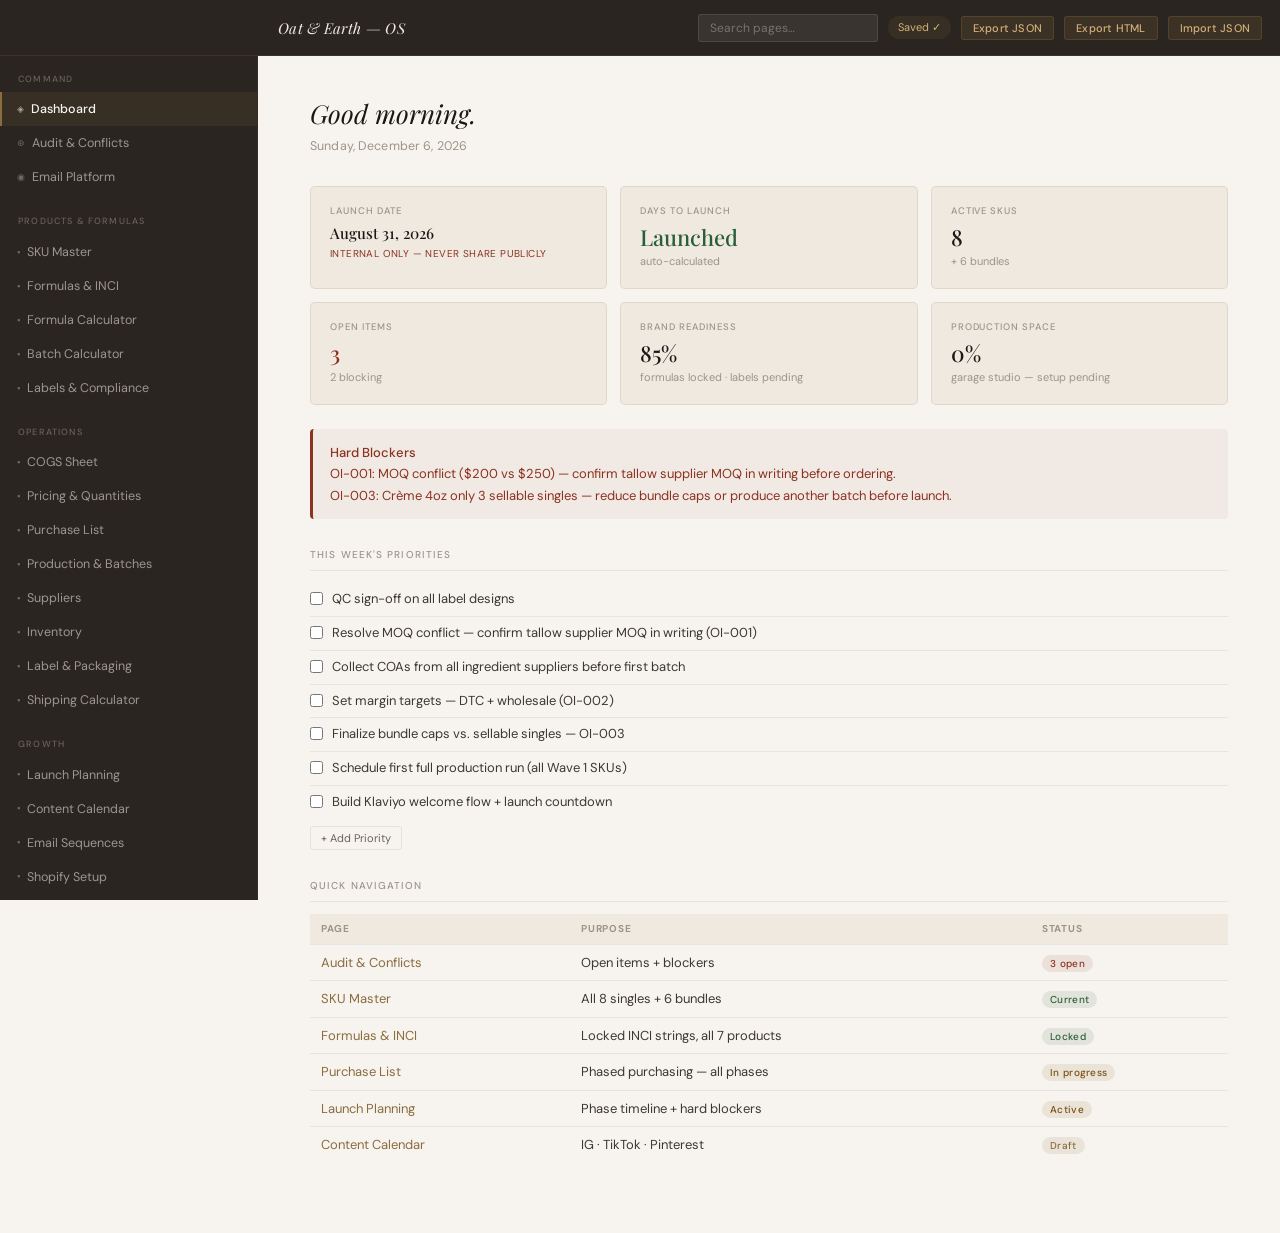
==== oat_earth_os_part1_1.html @ 882fde34 "Add files via upload" ====
<!DOCTYPE html>
<html lang="en">
<head>
<meta charset="UTF-8">
<meta name="viewport" content="width=device-width, initial-scale=1.0">
<title>Oat &amp; Earth — Operating System</title>
<link href="https://fonts.googleapis.com/css2?family=Playfair+Display:ital,wght@0,400;0,500;0,600;1,400;1,500&family=DM+Sans:ital,wght@0,300;0,400;0,500;1,400&display=swap" rel="stylesheet">
<style>
/* ── TOKENS ── */
:root {
  --cream:   #F7F4EF;
  --cream2:  #EFE9E0;
  --cream3:  #E5DDD0;
  --ink:     #1a1714;
  --ink2:    #3d3830;
  --ink3:    #6b6358;
  --ink4:    #9e9488;
  --gold:    #8a6c3e;
  --gold2:   #b8924f;
  --gold3:   #d4b07a;
  --olive:   #6b7c5a;
  --sage:    #8a9e7a;
  --charcoal:#2a2520;
  --red:     #8c3220;
  --amber:   #7a5010;
  --green:   #2a5e38;
  --sidebar: 258px;
  --hdr:     56px;
  --border:  rgba(138,108,62,.14);
  --border2: rgba(26,23,20,.07);
}

/* ── RESET ── */
*{box-sizing:border-box;margin:0;padding:0}
body{background:var(--cream);color:var(--ink2);font-family:'DM Sans',sans-serif;font-size:14px;line-height:1.6;min-height:100vh}
a{color:var(--gold);text-decoration:none}
button{font-family:'DM Sans',sans-serif;cursor:pointer}

/* ── CONTENTEDITABLE ── */
[contenteditable]{outline:none;border-radius:2px;transition:background .15s,box-shadow .15s;cursor:text}
[contenteditable]:hover{background:rgba(138,108,62,.07)}
[contenteditable]:focus{background:rgba(138,108,62,.11);box-shadow:0 0 0 1.5px rgba(138,108,62,.32)}

/* ── HEADER ── */
#hdr {
  position:fixed;top:0;left:0;right:0;height:var(--hdr);
  background:var(--charcoal);
  display:flex;align-items:center;
  padding:0 18px 0 calc(var(--sidebar) + 20px);
  gap:10px;z-index:200;
  border-bottom:1px solid rgba(138,108,62,.18);
}
#hdr-brand{font-family:'Playfair Display',serif;font-style:italic;font-size:15px;color:var(--cream2);letter-spacing:.02em;flex:1;white-space:nowrap}
#hdr-search{background:rgba(255,255,255,.07);border:1px solid rgba(255,255,255,.1);border-radius:3px;padding:5px 11px;color:var(--cream2);font-size:12px;width:180px;outline:none;font-family:'DM Sans',sans-serif}
#hdr-search::placeholder{color:rgba(239,233,224,.35)}
#hdr-search:focus{border-color:rgba(138,108,62,.5);background:rgba(255,255,255,.1)}
.hdr-btn{background:rgba(138,108,62,.18);border:1px solid rgba(138,108,62,.32);color:var(--gold3);padding:4px 11px;border-radius:3px;font-size:11px;font-weight:500;letter-spacing:.02em;transition:background .15s;white-space:nowrap}
.hdr-btn:hover{background:rgba(138,108,62,.32)}
#save-pill{font-size:11px;padding:3px 10px;background:rgba(138,108,62,.14);border-radius:20px;color:var(--gold3);white-space:nowrap;transition:color .25s}
#save-pill.saving{color:var(--gold2)}
#save-pill.saved{color:#72c47a}

/* ── SIDEBAR ── */
#sidebar {
  position:fixed;top:0;left:0;width:var(--sidebar);height:100vh;
  background:var(--charcoal);overflow-y:auto;z-index:100;
  padding-top:var(--hdr);
  border-right:1px solid rgba(138,108,62,.12);
}
#sidebar::-webkit-scrollbar{width:3px}
#sidebar::-webkit-scrollbar-thumb{background:rgba(138,108,62,.25);border-radius:2px}
.nav-group{padding:16px 0 4px}
.nav-group-label{font-size:9px;letter-spacing:.13em;text-transform:uppercase;color:rgba(158,148,136,.55);padding:0 18px 6px;font-weight:500}
.nav-item{display:flex;align-items:center;gap:7px;padding:7px 18px 7px 15px;font-size:12.5px;color:rgba(239,233,224,.58);cursor:pointer;transition:color .15s,background .15s;border-left:2.5px solid transparent;user-select:none}
.nav-item:hover{color:var(--cream2);background:rgba(138,108,62,.08)}
.nav-item.active{color:var(--cream);border-left-color:var(--gold);background:rgba(138,108,62,.14);font-weight:500}
.nav-icon{font-size:9px;opacity:.6;flex-shrink:0}

/* ── CONTENT AREA ── */
#content{margin-left:var(--sidebar);margin-top:var(--hdr);padding:42px 52px 60px;min-height:calc(100vh - var(--hdr))}
.page{display:none;animation:fadeUp .22s ease}
.page.active{display:block}
@keyframes fadeUp{from{opacity:0;transform:translateY(7px)}to{opacity:1;transform:translateY(0)}}

/* ── PAGE TYPOGRAPHY ── */
.page-title{font-family:'Playfair Display',serif;font-size:26px;font-weight:400;color:var(--ink);margin-bottom:5px;line-height:1.25}
.page-title em{font-style:italic}
.page-sub{font-size:12.5px;color:var(--ink4);margin-bottom:30px;letter-spacing:.01em}
.section-label{font-size:10px;letter-spacing:.11em;text-transform:uppercase;color:var(--ink4);font-weight:500;margin:28px 0 12px;padding-bottom:7px;border-bottom:1px solid var(--border2)}
.section-label:first-of-type{margin-top:0}
h3{font-family:'Playfair Display',serif;font-size:15px;font-weight:400;color:var(--ink);margin-bottom:8px}

/* ── CARDS ── */
.card-grid{display:grid;grid-template-columns:repeat(3,1fr);gap:13px;margin-bottom:24px}
.card{background:var(--cream2);border:1px solid var(--border);border-radius:5px;padding:17px 19px}
.card-lbl{font-size:9.5px;letter-spacing:.1em;text-transform:uppercase;color:var(--ink4);margin-bottom:5px;font-weight:500}
.card-val{font-family:'Playfair Display',serif;font-size:22px;color:var(--ink);font-weight:500;line-height:1.2}
.card-note{font-size:11px;color:var(--ink4);margin-top:3px}

/* ── CALLOUTS ── */
.callout{border-radius:4px;padding:13px 17px;margin:14px 0;font-size:13px;line-height:1.65;border-left:3px solid}
.c-danger{background:rgba(140,50,32,.06);border-color:var(--red);color:var(--red)}
.c-warn  {background:rgba(122,80,16,.06);border-color:var(--amber);color:var(--amber)}
.c-info  {background:rgba(138,108,62,.07);border-color:var(--gold);color:var(--ink3)}
.c-ok    {background:rgba(42,94,56,.06);border-color:var(--green);color:var(--green)}
.callout strong{font-weight:500}

/* ── TABLES ── */
.tbl-wrap{overflow-x:auto;margin:10px 0}
table{width:100%;border-collapse:collapse;font-size:13px}
th{font-size:10px;letter-spacing:.07em;text-transform:uppercase;color:var(--ink4);padding:7px 11px;text-align:left;border-bottom:1px solid var(--border2);background:var(--cream2);white-space:nowrap;cursor:pointer;user-select:none}
th:hover{color:var(--gold)}
th.sorted-asc::after{content:' ↑';font-size:9px}
th.sorted-desc::after{content:' ↓';font-size:9px}
td{padding:8px 11px;border-bottom:1px solid var(--border2);vertical-align:top;line-height:1.5}
tr:last-child td{border-bottom:none}
tr:hover td{background:rgba(138,108,62,.03)}
.tbl-actions{display:flex;gap:7px;margin-top:7px}

/* ── BUTTONS ── */
.btn{background:none;border:1px solid var(--border);color:var(--ink3);padding:4px 10px;border-radius:3px;font-size:11px;font-weight:400;transition:all .15s}
.btn:hover{border-color:var(--gold);color:var(--gold)}
.btn-del{color:var(--red);border-color:rgba(140,50,32,.18)}
.btn-del:hover{border-color:var(--red);background:rgba(140,50,32,.04)}
.btn-primary{background:var(--gold);border-color:var(--gold);color:var(--cream);padding:6px 16px;font-size:12px}
.btn-primary:hover{background:var(--gold2);border-color:var(--gold2)}

/* ── PILLS ── */
.pill{display:inline-block;padding:1px 8px;border-radius:20px;font-size:10px;font-weight:500;letter-spacing:.03em;white-space:nowrap}
.p-red   {background:rgba(140,50,32,.1);color:var(--red)}
.p-amber {background:rgba(122,80,16,.1);color:var(--amber)}
.p-green {background:rgba(42,94,56,.1);color:var(--green)}
.p-gold  {background:rgba(138,108,62,.12);color:var(--gold)}
.p-gray  {background:rgba(107,99,88,.1);color:var(--ink3)}
.p-locked{background:rgba(42,94,56,.09);color:var(--green);display:inline-flex;align-items:center;gap:3px;font-size:10px;padding:2px 8px;border-radius:20px;font-weight:500}

/* ── CHECKLIST ── */
.checklist{list-style:none;margin:6px 0}
.checklist li{display:flex;align-items:flex-start;gap:9px;padding:6px 0;border-bottom:1px solid var(--border2);font-size:13px}
.checklist li:last-child{border-bottom:none}
.checklist input[type=checkbox]{margin-top:3px;accent-color:var(--gold);width:13px;height:13px;flex-shrink:0}
.item-text{flex:1}
.item-text.done{text-decoration:line-through;color:var(--ink4)}

/* ── TABS ── */
.tab-row{display:flex;border-bottom:1px solid var(--border2);margin-bottom:18px;flex-wrap:wrap;gap:0}
.tab-btn{padding:8px 15px;font-size:12px;cursor:pointer;border:none;background:none;color:var(--ink4);border-bottom:2px solid transparent;transition:color .15s;font-family:'DM Sans',sans-serif;margin-bottom:-1px;white-space:nowrap}
.tab-btn:hover{color:var(--ink2)}
.tab-btn.active{color:var(--gold);border-bottom-color:var(--gold);font-weight:500}
.tab-pane{display:none}
.tab-pane.active{display:block}

/* ── INCI BLOCK ── */
.inci-wrap{position:relative;margin:8px 0}
.inci-block{background:var(--cream2);border:1px solid var(--border);border-radius:4px;padding:13px 44px 13px 14px;font-size:12px;line-height:1.85;color:var(--ink3)}
.inci-copy{position:absolute;top:8px;right:8px;background:none;border:1px solid var(--border);color:var(--ink4);padding:2px 8px;border-radius:2px;font-size:10px;transition:all .15s}
.inci-copy:hover{border-color:var(--gold);color:var(--gold)}

/* ── FORMULA TABLE ── */
.formula-tbl td:nth-child(2){font-variant-numeric:tabular-nums;text-align:right;width:60px}
.formula-tbl td:nth-child(3){width:60px;text-align:right;font-variant-numeric:tabular-nums}

/* ── PLACEHOLDER PAGE ── */
.placeholder-page{display:flex;flex-direction:column;align-items:flex-start;padding:48px 0;gap:10px}
.placeholder-page .coming{font-family:'Playfair Display',serif;font-style:italic;font-size:18px;color:var(--ink4)}

/* ── MISC ── */
.two-col{display:grid;grid-template-columns:1fr 1fr;gap:18px}
.three-col{display:grid;grid-template-columns:1fr 1fr 1fr;gap:14px}
hr.div{border:none;border-top:1px solid var(--border2);margin:22px 0}
.num-red{color:var(--red);font-weight:500}
.num-amber{color:var(--amber);font-weight:500}
.num-green{color:var(--green)}

/* ── RESPONSIVE ── */
@media(max-width:860px){
  :root{--sidebar:0px}
  #sidebar{transform:translateX(-258px);width:258px;transition:transform .25s}
  #sidebar.open{transform:translateX(0)}
  #content{padding:22px 18px 50px}
  .card-grid{grid-template-columns:1fr 1fr}
  .two-col,.three-col{grid-template-columns:1fr}
}
@media print{#hdr,#sidebar{display:none}#content{margin:0;padding:20px}}
</style>
</head>
<body>

<!-- ═══════════════════════ HEADER ═══════════════════════ -->
<header id="hdr">
  <div id="hdr-brand">Oat &amp; Earth — OS</div>
  <input id="hdr-search" type="text" placeholder="Search pages…" oninput="searchNav(this.value)">
  <span id="save-pill">Saved ✓</span>
  <button class="hdr-btn" onclick="exportJSON()">Export JSON</button>
  <button class="hdr-btn" onclick="exportHTML()">Export HTML</button>
  <button class="hdr-btn" onclick="importJSON()">Import JSON</button>
</header>

<!-- ═══════════════════════ SIDEBAR ═══════════════════════ -->
<nav id="sidebar">
  <div class="nav-group">
    <div class="nav-group-label">Command</div>
    <div class="nav-item active" data-page="dashboard"    onclick="go('dashboard')">   <span class="nav-icon">◈</span>Dashboard</div>
    <div class="nav-item"        data-page="audit"        onclick="go('audit')">        <span class="nav-icon">⊛</span>Audit &amp; Conflicts</div>
    <div class="nav-item"        data-page="emailplatform" onclick="go('emailplatform')"><span class="nav-icon">◉</span>Email Platform</div>
  </div>
  <div class="nav-group">
    <div class="nav-group-label">Products &amp; Formulas</div>
    <div class="nav-item" data-page="skumaster"     onclick="go('skumaster')">    <span class="nav-icon">▪</span>SKU Master</div>
    <div class="nav-item" data-page="formulas"      onclick="go('formulas')">     <span class="nav-icon">▪</span>Formulas &amp; INCI</div>
    <div class="nav-item" data-page="formulacalc"   onclick="go('formulacalc')">  <span class="nav-icon">▪</span>Formula Calculator</div>
    <div class="nav-item" data-page="batchcalc"     onclick="go('batchcalc')">    <span class="nav-icon">▪</span>Batch Calculator</div>
    <div class="nav-item" data-page="labelcomp"     onclick="go('labelcomp')">    <span class="nav-icon">▪</span>Labels &amp; Compliance</div>
  </div>
  <div class="nav-group">
    <div class="nav-group-label">Operations</div>
    <div class="nav-item" data-page="cogs"          onclick="go('cogs')">         <span class="nav-icon">▪</span>COGS Sheet</div>
    <div class="nav-item" data-page="pricing"       onclick="go('pricing')">      <span class="nav-icon">▪</span>Pricing &amp; Quantities</div>
    <div class="nav-item" data-page="purchaselist"  onclick="go('purchaselist')"> <span class="nav-icon">▪</span>Purchase List</div>
    <div class="nav-item" data-page="production"    onclick="go('production')">   <span class="nav-icon">▪</span>Production &amp; Batches</div>
    <div class="nav-item" data-page="suppliers"     onclick="go('suppliers')">    <span class="nav-icon">▪</span>Suppliers</div>
    <div class="nav-item" data-page="inventory"     onclick="go('inventory')">    <span class="nav-icon">▪</span>Inventory</div>
    <div class="nav-item" data-page="labelpack"     onclick="go('labelpack')">    <span class="nav-icon">▪</span>Label &amp; Packaging</div>
    <div class="nav-item" data-page="shipping"      onclick="go('shipping')">     <span class="nav-icon">▪</span>Shipping Calculator</div>
  </div>
  <div class="nav-group">
    <div class="nav-group-label">Growth</div>
    <div class="nav-item" data-page="launch"        onclick="go('launch')">       <span class="nav-icon">▪</span>Launch Planning</div>
    <div class="nav-item" data-page="contentcal"    onclick="go('contentcal')">   <span class="nav-icon">▪</span>Content Calendar</div>
    <div class="nav-item" data-page="emailseq"      onclick="go('emailseq')">     <span class="nav-icon">▪</span>Email Sequences</div>
    <div class="nav-item" data-page="shopify"       onclick="go('shopify')">      <span class="nav-icon">▪</span>Shopify Setup</div>
    <div class="nav-item" data-page="wholesale"     onclick="go('wholesale')">    <span class="nav-icon">▪</span>Wholesale</div>
  </div>
  <div class="nav-group">
    <div class="nav-group-label">Admin</div>
    <div class="nav-item" data-page="openitems"     onclick="go('openitems')">    <span class="nav-icon">▪</span>Open Items</div>
    <div class="nav-item" data-page="finance"       onclick="go('finance')">      <span class="nav-icon">▪</span>Finance</div>
    <div class="nav-item" data-page="brand"         onclick="go('brand')">        <span class="nav-icon">▪</span>Brand &amp; Voice</div>
  </div>
</nav>

<!-- ═══════════════════════ CONTENT ═══════════════════════ -->
<main id="content">

<!-- ════════════════════════════════════════════════════════
     DASHBOARD
════════════════════════════════════════════════════════ -->
<section id="pg-dashboard" class="page active">
  <div class="page-title"><em id="dash-greeting">Good morning.</em></div>
  <div class="page-sub" id="dash-date"></div>

  <div class="card-grid">
    <div class="card">
      <div class="card-lbl">Launch Date</div>
      <div class="card-val" style="font-size:15px;margin-top:3px" contenteditable="true">August 31, 2026</div>
      <div class="card-note" style="color:var(--red);font-size:10px;letter-spacing:.04em;text-transform:uppercase;margin-top:4px">Internal only — never share publicly</div>
    </div>
    <div class="card">
      <div class="card-lbl">Days to Launch</div>
      <div class="card-val" id="days-launch">—</div>
      <div class="card-note">auto-calculated</div>
    </div>
    <div class="card">
      <div class="card-lbl">Active SKUs</div>
      <div class="card-val">8</div>
      <div class="card-note">+ 6 bundles</div>
    </div>
    <div class="card">
      <div class="card-lbl">Open Items</div>
      <div class="card-val" style="color:var(--red)" contenteditable="true">3</div>
      <div class="card-note" contenteditable="true">2 blocking</div>
    </div>
    <div class="card">
      <div class="card-lbl">Brand Readiness</div>
      <div class="card-val" contenteditable="true">85%</div>
      <div class="card-note" contenteditable="true">formulas locked · labels pending</div>
    </div>
    <div class="card">
      <div class="card-lbl">Production Space</div>
      <div class="card-val" contenteditable="true">0%</div>
      <div class="card-note" contenteditable="true">garage studio — setup pending</div>
    </div>
  </div>

  <div class="callout c-danger">
    <strong>Hard Blockers</strong><br>
    <span contenteditable="true">
      OI-001: MOQ conflict ($200 vs $250) — confirm tallow supplier MOQ in writing before ordering.<br>
      OI-003: Crème 4oz only 3 sellable singles — reduce bundle caps or produce another batch before launch.
    </span>
  </div>

  <div class="section-label">This Week's Priorities</div>
  <ul class="checklist" id="dash-priorities">
    <li><input type="checkbox" onchange="toggleDone(this)"><span class="item-text" contenteditable="true">QC sign-off on all label designs</span></li>
    <li><input type="checkbox" onchange="toggleDone(this)"><span class="item-text" contenteditable="true">Resolve MOQ conflict — confirm tallow supplier MOQ in writing (OI-001)</span></li>
    <li><input type="checkbox" onchange="toggleDone(this)"><span class="item-text" contenteditable="true">Collect COAs from all ingredient suppliers before first batch</span></li>
    <li><input type="checkbox" onchange="toggleDone(this)"><span class="item-text" contenteditable="true">Set margin targets — DTC + wholesale (OI-002)</span></li>
    <li><input type="checkbox" onchange="toggleDone(this)"><span class="item-text" contenteditable="true">Finalize bundle caps vs. sellable singles — OI-003</span></li>
    <li><input type="checkbox" onchange="toggleDone(this)"><span class="item-text" contenteditable="true">Schedule first full production run (all Wave 1 SKUs)</span></li>
    <li><input type="checkbox" onchange="toggleDone(this)"><span class="item-text" contenteditable="true">Build Klaviyo welcome flow + launch countdown</span></li>
  </ul>
  <div class="tbl-actions">
    <button class="btn" onclick="addCheckItem('dash-priorities')">+ Add Priority</button>
  </div>

  <div class="section-label" style="margin-top:28px">Quick Navigation</div>
  <div class="tbl-wrap">
    <table>
      <thead><tr><th>Page</th><th>Purpose</th><th>Status</th></tr></thead>
      <tbody>
        <tr><td><a href="#" onclick="go('audit');return false">Audit &amp; Conflicts</a></td><td contenteditable="true">Open items + blockers</td><td><span class="pill p-red">3 open</span></td></tr>
        <tr><td><a href="#" onclick="go('skumaster');return false">SKU Master</a></td><td contenteditable="true">All 8 singles + 6 bundles</td><td><span class="pill p-green">Current</span></td></tr>
        <tr><td><a href="#" onclick="go('formulas');return false">Formulas &amp; INCI</a></td><td contenteditable="true">Locked INCI strings, all 7 products</td><td><span class="pill p-green">Locked</span></td></tr>
        <tr><td><a href="#" onclick="go('purchaselist');return false">Purchase List</a></td><td contenteditable="true">Phased purchasing — all phases</td><td><span class="pill p-amber">In progress</span></td></tr>
        <tr><td><a href="#" onclick="go('launch');return false">Launch Planning</a></td><td contenteditable="true">Phase timeline + hard blockers</td><td><span class="pill p-amber">Active</span></td></tr>
        <tr><td><a href="#" onclick="go('contentcal');return false">Content Calendar</a></td><td contenteditable="true">IG · TikTok · Pinterest</td><td><span class="pill p-gold">Draft</span></td></tr>
      </tbody>
    </table>
  </div>
</section>

<!-- ════════════════════════════════════════════════════════
     AUDIT & CONFLICTS
════════════════════════════════════════════════════════ -->
<section id="pg-audit" class="page">
  <div class="page-title">Audit &amp; Conflicts</div>
  <div class="page-sub">Open items, blockers, and decisions needed</div>

  <div class="tbl-wrap">
    <table id="tbl-oi">
      <thead>
        <tr>
          <th onclick="sortTable('tbl-oi',0)">ID</th>
          <th onclick="sortTable('tbl-oi',1)">Severity</th>
          <th onclick="sortTable('tbl-oi',2)">Title</th>
          <th onclick="sortTable('tbl-oi',3)">Description</th>
          <th onclick="sortTable('tbl-oi',4)">Decision Needed</th>
          <th onclick="sortTable('tbl-oi',5)">Owner</th>
          <th onclick="sortTable('tbl-oi',6)">Due</th>
          <th onclick="sortTable('tbl-oi',7)">Status</th>
          <th></th>
        </tr>
      </thead>
      <tbody>
        <tr>
          <td contenteditable="true">OI-001</td>
          <td><span class="pill p-red" contenteditable="true">Critical</span></td>
          <td contenteditable="true">MOQ conflict — tallow supplier</td>
          <td contenteditable="true">Two conflicting documents show $200 vs $250 MOQ for the tallow supplier. Cannot place order until resolved.</td>
          <td contenteditable="true">Email supplier directly and request written confirmation of true MOQ before placing any order.</td>
          <td contenteditable="true">Ashley</td>
          <td contenteditable="true">ASAP</td>
          <td><span class="pill p-red" contenteditable="true">Open</span></td>
          <td><button class="btn btn-del" onclick="delRow(this)">✕</button></td>
        </tr>
        <tr>
          <td contenteditable="true">OI-002</td>
          <td><span class="pill p-amber" contenteditable="true">Active</span></td>
          <td contenteditable="true">Margin targets not set</td>
          <td contenteditable="true">DTC and wholesale margin targets have not been formally defined. COGS sheet can't be evaluated without them.</td>
          <td contenteditable="true">Set DTC target (suggest 65%) and wholesale target (suggest 45%). Confirm in writing before finalizing pricing.</td>
          <td contenteditable="true">Ashley</td>
          <td contenteditable="true">Before pricing finalization</td>
          <td><span class="pill p-amber" contenteditable="true">Active</span></td>
          <td><button class="btn btn-del" onclick="delRow(this)">✕</button></td>
        </tr>
        <tr>
          <td contenteditable="true">OI-003</td>
          <td><span class="pill p-amber" contenteditable="true">Active</span></td>
          <td contenteditable="true">Bundle cap pressure — Crème 4oz</td>
          <td contenteditable="true">Crème 4oz has only 3 sellable singles remaining after bundle allocations. Both Barrier Sets use the 4oz — if both bundle caps sell through, no single units remain.</td>
          <td contenteditable="true">Either reduce Barrier Set bundle caps (currently 9 each) OR produce an additional batch of Crème 4oz before launch.</td>
          <td contenteditable="true">Ashley</td>
          <td contenteditable="true">Before launch</td>
          <td><span class="pill p-amber" contenteditable="true">Active</span></td>
          <td><button class="btn btn-del" onclick="delRow(this)">✕</button></td>
        </tr>
      </tbody>
    </table>
  </div>
  <div class="tbl-actions">
    <button class="btn" onclick="addRow('tbl-oi', ['OI-00?','<span class=\'pill p-gray\'>Active</span>','Title','Description','Decision needed','Ashley','—','<span class=\'pill p-gray\'>Open</span>'])">+ Add Open Item</button>
  </div>

  <div class="callout c-info" style="margin-top:20px">
    <strong>Note:</strong> Items marked Critical block purchasing and production. Resolve OI-001 before placing any ingredient order. OI-002 and OI-003 must be resolved before launch.
  </div>
</section>

<!-- ════════════════════════════════════════════════════════
     SKU MASTER
════════════════════════════════════════════════════════ -->
<section id="pg-skumaster" class="page">
  <div class="page-title">SKU Master</div>
  <div class="page-sub">All products and bundles — single source of truth</div>

  <div class="callout c-info">
    <strong>FOUNDERS15</strong> — 15% off singles only. Does not apply to bundles. No exceptions.
  </div>

  <div class="section-label">Singles — 8 Products</div>
  <div class="tbl-wrap">
    <table id="tbl-singles">
      <thead>
        <tr>
          <th onclick="sortTable('tbl-singles',0)">SKU</th>
          <th onclick="sortTable('tbl-singles',1)">Product Name</th>
          <th onclick="sortTable('tbl-singles',2)">Variant / Scent</th>
          <th onclick="sortTable('tbl-singles',3)">Size</th>
          <th onclick="sortTable('tbl-singles',4)">Container</th>
          <th onclick="sortTable('tbl-singles',5)">Price</th>
          <th onclick="sortTable('tbl-singles',6)">PAO</th>
          <th onclick="sortTable('tbl-singles',7)">Notes</th>
          <th></th>
        </tr>
      </thead>
      <tbody>
        <tr>
          <td contenteditable="true">OE-LBC-2OZ</td>
          <td contenteditable="true">Lipid Barrier Crème</td>
          <td contenteditable="true">Bare (unscented)</td>
          <td contenteditable="true">2 oz / 56g</td>
          <td contenteditable="true">Frosted glass jar</td>
          <td contenteditable="true">$30</td>
          <td contenteditable="true">12M</td>
          <td contenteditable="true"><strong>HERO</strong> · unscented · anhydrous</td>
          <td><button class="btn btn-del" onclick="delRow(this)">✕</button></td>
        </tr>
        <tr>
          <td contenteditable="true">OE-LBC-4OZ</td>
          <td contenteditable="true">Lipid Barrier Crème</td>
          <td contenteditable="true">Bare (unscented)</td>
          <td contenteditable="true">4 oz / 113g</td>
          <td contenteditable="true">Frosted glass jar</td>
          <td contenteditable="true">$54</td>
          <td contenteditable="true">12M</td>
          <td contenteditable="true">Unscented · anhydrous · ⚠️ OI-003</td>
          <td><button class="btn btn-del" onclick="delRow(this)">✕</button></td>
        </tr>
        <tr>
          <td contenteditable="true">OE-RBP-EMBER</td>
          <td contenteditable="true">Refining Body Polish</td>
          <td contenteditable="true">Ember</td>
          <td contenteditable="true">8 oz / 227g</td>
          <td contenteditable="true">Amber PET jar</td>
          <td contenteditable="true">$42</td>
          <td contenteditable="true">12M</td>
          <td contenteditable="true">Amyris · vetiver (Haiti) · frankincense CO2</td>
          <td><button class="btn btn-del" onclick="delRow(this)">✕</button></td>
        </tr>
        <tr>
          <td contenteditable="true">OE-RBP-GROVE</td>
          <td contenteditable="true">Refining Body Polish</td>
          <td contenteditable="true">Grove</td>
          <td contenteditable="true">8 oz / 227g</td>
          <td contenteditable="true">Amber PET jar</td>
          <td contenteditable="true">$42</td>
          <td contenteditable="true">12M</td>
          <td contenteditable="true">Vanilla oleoresin · cardamom · sandalwood</td>
          <td><button class="btn btn-del" onclick="delRow(this)">✕</button></td>
        </tr>
        <tr>
          <td contenteditable="true">OE-MOS-BARE</td>
          <td contenteditable="true">Mineral &amp; Oat Soak</td>
          <td contenteditable="true">Bare (unscented)</td>
          <td contenteditable="true">10 oz / 284g</td>
          <td contenteditable="true">Matte black mylar pouch</td>
          <td contenteditable="true">$32</td>
          <td contenteditable="true">24M</td>
          <td contenteditable="true">Unscented · allergen: goat milk</td>
          <td><button class="btn btn-del" onclick="delRow(this)">✕</button></td>
        </tr>
        <tr>
          <td contenteditable="true">OE-MOS-DRIFT</td>
          <td contenteditable="true">Mineral &amp; Oat Soak</td>
          <td contenteditable="true">Drift</td>
          <td contenteditable="true">10 oz / 284g</td>
          <td contenteditable="true">Matte black mylar pouch</td>
          <td contenteditable="true">$32</td>
          <td contenteditable="true">24M</td>
          <td contenteditable="true">Lavender · bergamot FCF · eucalyptus · roman chamomile · allergen: goat milk</td>
          <td><button class="btn btn-del" onclick="delRow(this)">✕</button></td>
        </tr>
        <tr>
          <td contenteditable="true">OE-GMS-BARE</td>
          <td contenteditable="true">Lipid + Milk Cleansing Bar</td>
          <td contenteditable="true">Bare (unscented)</td>
          <td contenteditable="true">4.7 oz / 134g</td>
          <td contenteditable="true">Kraft bar wrap</td>
          <td contenteditable="true">$14</td>
          <td contenteditable="true">—</td>
          <td contenteditable="true">Cold process · 7% superfat · allergens: goat milk, honey</td>
          <td><button class="btn btn-del" onclick="delRow(this)">✕</button></td>
        </tr>
        <tr>
          <td contenteditable="true">OE-GMS-SOLACE</td>
          <td contenteditable="true">Lipid + Milk Cleansing Bar</td>
          <td contenteditable="true">Solace</td>
          <td contenteditable="true">4.7 oz / 134g</td>
          <td contenteditable="true">Kraft bar wrap</td>
          <td contenteditable="true">$14</td>
          <td contenteditable="true">—</td>
          <td contenteditable="true">Roman chamomile CO2 · vanilla oleoresin · sandalwood · allergens: goat milk, honey</td>
          <td><button class="btn btn-del" onclick="delRow(this)">✕</button></td>
        </tr>
      </tbody>
    </table>
  </div>
  <div class="tbl-actions">
    <button class="btn" onclick="addRow('tbl-singles', ['OE-???','Product Name','Variant','Size','Container','$0','12M','Notes'])">+ Add SKU</button>
  </div>

  <div class="section-label" style="margin-top:30px">Bundles — 6 Products</div>
  <div class="tbl-wrap">
    <table id="tbl-bundles">
      <thead>
        <tr>
          <th onclick="sortTable('tbl-bundles',0)">Bundle SKU</th>
          <th onclick="sortTable('tbl-bundles',1)">Name</th>
          <th onclick="sortTable('tbl-bundles',2)">Includes</th>
          <th onclick="sortTable('tbl-bundles',3)">Retail Price</th>
          <th onclick="sortTable('tbl-bundles',4)">Savings</th>
          <th onclick="sortTable('tbl-bundles',5)">Shopify Cap</th>
          <th></th>
        </tr>
      </thead>
      <tbody>
        <tr>
          <td contenteditable="true">OE-BUNDLE-BARR-1</td>
          <td contenteditable="true">Barrier Set — Ember</td>
          <td contenteditable="true">Crème 4oz + Polish Ember</td>
          <td contenteditable="true">$84</td>
          <td contenteditable="true">$12</td>
          <td contenteditable="true">9</td>
          <td><button class="btn btn-del" onclick="delRow(this)">✕</button></td>
        </tr>
        <tr>
          <td contenteditable="true">OE-BUNDLE-BARR-2</td>
          <td contenteditable="true">Barrier Set — Grove</td>
          <td contenteditable="true">Crème 4oz + Polish Grove</td>
          <td contenteditable="true">$84</td>
          <td contenteditable="true">$12</td>
          <td contenteditable="true">9</td>
          <td><button class="btn btn-del" onclick="delRow(this)">✕</button></td>
        </tr>
        <tr>
          <td contenteditable="true">OE-BUNDLE-DISC-1</td>
          <td contenteditable="true">Discovery Set — Ember</td>
          <td contenteditable="true">Soak Bare + Polish Ember + Bar Bare + Crème 2oz</td>
          <td contenteditable="true">$104</td>
          <td contenteditable="true">$14</td>
          <td contenteditable="true">5</td>
          <td><button class="btn btn-del" onclick="delRow(this)">✕</button></td>
        </tr>
        <tr>
          <td contenteditable="true">OE-BUNDLE-DISC-2</td>
          <td contenteditable="true">Discovery Set — Grove</td>
          <td contenteditable="true">Soak Drift + Polish Grove + Bar Solace + Crème 2oz</td>
          <td contenteditable="true">$104</td>
          <td contenteditable="true">$14</td>
          <td contenteditable="true">5</td>
          <td><button class="btn btn-del" onclick="delRow(this)">✕</button></td>
        </tr>
        <tr>
          <td contenteditable="true">OE-BUNDLE-SOAK</td>
          <td contenteditable="true">Mineral Soak Set</td>
          <td contenteditable="true">Soak Bare + Soak Drift</td>
          <td contenteditable="true">$58</td>
          <td contenteditable="true">$6</td>
          <td contenteditable="true">14</td>
          <td><button class="btn btn-del" onclick="delRow(this)">✕</button></td>
        </tr>
        <tr>
          <td contenteditable="true">OE-BUNDLE-SOAP</td>
          <td contenteditable="true">Soap Duo</td>
          <td contenteditable="true">Bar Bare + Bar Solace</td>
          <td contenteditable="true">$25</td>
          <td contenteditable="true">$3</td>
          <td contenteditable="true">10</td>
          <td><button class="btn btn-del" onclick="delRow(this)">✕</button></td>
        </tr>
      </tbody>
    </table>
  </div>
  <div class="tbl-actions">
    <button class="btn" onclick="addRow('tbl-bundles', ['OE-BUNDLE-???','Bundle Name','Includes','$0','$0','0'])">+ Add Bundle</button>
  </div>
</section>

<!-- ════════════════════════════════════════════════════════
     FORMULAS & INCI
════════════════════════════════════════════════════════ -->
<section id="pg-formulas" class="page">
  <div class="page-title">Formulas &amp; INCI</div>
  <div class="page-sub">Locked formulas — INCI strings and ingredient percentages</div>

  <div class="tab-row" id="ftab-row">
    <button class="tab-btn active" onclick="switchTab('ftab-row','ftab-','creme',this)">Crème</button>
    <button class="tab-btn" onclick="switchTab('ftab-row','ftab-','ember',this)">Polish Ember</button>
    <button class="tab-btn" onclick="switchTab('ftab-row','ftab-','grove',this)">Polish Grove</button>
    <button class="tab-btn" onclick="switchTab('ftab-row','ftab-','soak-bare',this)">Soak Bare</button>
    <button class="tab-btn" onclick="switchTab('ftab-row','ftab-','soak-drift',this)">Soak Drift</button>
    <button class="tab-btn" onclick="switchTab('ftab-row','ftab-','bar-bare',this)">Bar Bare</button>
    <button class="tab-btn" onclick="switchTab('ftab-row','ftab-','bar-solace',this)">Bar Solace</button>
  </div>

  <!-- CRÈME -->
  <div class="tab-pane active" id="ftab-creme">
    <div style="display:flex;align-items:center;gap:10px;margin-bottom:14px">
      <h3>Lipid Barrier Crème</h3>
      <span class="p-locked">⚿ Locked</span>
    </div>
    <div class="section-label" style="margin-top:0">INCI String</div>
    <div class="inci-wrap">
      <div class="inci-block" contenteditable="true" id="inci-creme">Ingredients: Tallow, Rosa Canina Seed Oil, Limnanthes Alba (Meadowfoam) Seed Oil, Simmondsia Chinensis (Jojoba) Seed Oil, Squalane, Calendula Officinalis Flower Extract (and) Helianthus Annuus (Sunflower) Seed Oil, Borago Officinalis Seed Oil, Hippophae Rhamnoides Fruit Oil, Cera Alba, Boswellia Serrata Resin Extract, Maranta Arundinacea Root Powder, Tocopherol.</div>
      <button class="inci-copy" onclick="copyEl('inci-creme',this)">Copy</button>
    </div>
    <div class="callout c-warn" style="margin-top:10px" contenteditable="true">
      <strong>Heat note:</strong> Add calendula infused sunflower oil and frankincense CO2 resin at or below 140°F / 60°C to preserve active constituents.
    </div>
    <div class="section-label">Formula Percentages</div>
    <div class="tbl-wrap">
      <table class="formula-tbl" id="tbl-creme-pct">
        <thead><tr><th onclick="sortTable('tbl-creme-pct',0)">Ingredient</th><th onclick="sortTable('tbl-creme-pct',1)">%</th><th>Notes</th></tr></thead>
        <tbody>
          <tr><td contenteditable="true">Tallow (grass-fed, rendered)</td><td contenteditable="true">55%</td><td contenteditable="true">Base fat · primary barrier lipid</td></tr>
          <tr><td contenteditable="true">Rosehip seed oil (Rosa Canina)</td><td contenteditable="true">10%</td><td contenteditable="true">Rich in linoleic acid</td></tr>
          <tr><td contenteditable="true">Meadowfoam seed oil (Limnanthes Alba)</td><td contenteditable="true">8%</td><td contenteditable="true">Oxidative stability · emollient</td></tr>
          <tr><td contenteditable="true">Jojoba oil (Simmondsia Chinensis)</td><td contenteditable="true">7%</td><td contenteditable="true">Liquid wax ester · non-greasy</td></tr>
          <tr><td contenteditable="true">Squalane (olive-derived)</td><td contenteditable="true">5%</td><td contenteditable="true">Lightweight hydration · stability</td></tr>
          <tr><td contenteditable="true">Calendula infused sunflower oil</td><td contenteditable="true">5%</td><td contenteditable="true">Add ≤140°F/60°C · soothing</td></tr>
          <tr><td contenteditable="true">Borage seed oil (Borago Officinalis)</td><td contenteditable="true">3%</td><td contenteditable="true">High GLA content</td></tr>
          <tr><td contenteditable="true">Sea buckthorn CO2 (Hippophae Rhamnoides)</td><td contenteditable="true">2%</td><td contenteditable="true">Dense in carotenoids · use sparingly</td></tr>
          <tr><td contenteditable="true">Beeswax (Cera Alba)</td><td contenteditable="true">2%</td><td contenteditable="true">Structure · occlusivity</td></tr>
          <tr><td contenteditable="true">Frankincense CO2 resin (Boswellia Serrata)</td><td contenteditable="true">1%</td><td contenteditable="true">Add ≤140°F/60°C · Eden Botanicals FairWild CO2 · Somalia</td></tr>
          <tr><td contenteditable="true">Arrowroot powder (Maranta Arundinacea)</td><td contenteditable="true">1%</td><td contenteditable="true">Texture · absorbs excess oil</td></tr>
          <tr><td contenteditable="true">Tocopherol (Vitamin E, mixed)</td><td contenteditable="true">1%</td><td contenteditable="true">Antioxidant preservation · includes 0.5% Vit E</td></tr>
        </tbody>
      </table>
    </div>
    <div class="tbl-actions"><button class="btn" onclick="addRow('tbl-creme-pct',['Ingredient','0%','Notes'])">+ Add Row</button></div>
    <div class="section-label">Notes</div>
    <div contenteditable="true" style="font-size:13px;color:var(--ink3);line-height:1.75;padding:8px 0">Anhydrous formula — no water phase. No preservative required. Melt-and-pour method. Store below 75°F. PAO 12M once opened.</div>
  </div>

  <!-- POLISH EMBER -->
  <div class="tab-pane" id="ftab-ember">
    <div style="display:flex;align-items:center;gap:10px;margin-bottom:14px">
      <h3>Refining Body Polish — Ember</h3>
      <span class="p-locked">⚿ Locked</span>
    </div>
    <div class="section-label" style="margin-top:0">INCI String</div>
    <div class="inci-wrap">
      <div class="inci-block" contenteditable="true" id="inci-ember">Ingredients: Sucrose, Tallow, Maris Sal, Mangifera Indica (Mango) Seed Butter, Avena Sativa (Oat) Kernel Flour, Simmondsia Chinensis (Jojoba) Seed Oil, Limnanthes Alba (Meadowfoam) Seed Oil, Sodium Chloride, Ghassoul, Rosa Canina Seed Oil, Maranta Arundinacea Root Powder, Squalane, Rosmarinus Officinalis (Rosemary) Leaf Extract, Tocopherol, Amyris Balsamifera Bark Oil, Vetiveria Zizanoides Root Oil, Boswellia Carterii Oil.</div>
      <button class="inci-copy" onclick="copyEl('inci-ember',this)">Copy</button>
    </div>
    <div class="section-label">Scent Profile</div>
    <div contenteditable="true" style="font-size:13px;color:var(--ink3);line-height:1.75;margin-bottom:12px">
      Amyris · Vetiver (double-distilled Haiti, Eden Botanicals) · Frankincense CO2<br>
      EO blend at 0.5% total: Amyris 50% · Vetiver 30% · Frankincense 20%<br>
      INCI update locked: Vetiveria Zizanoides Root Oil replaces previous cedar.
    </div>
    <div class="section-label">Formula Percentages (base same as Grove)</div>
    <div class="tbl-wrap">
      <table class="formula-tbl" id="tbl-ember-pct">
        <thead><tr><th onclick="sortTable('tbl-ember-pct',0)">Ingredient</th><th onclick="sortTable('tbl-ember-pct',1)">%</th><th>Notes</th></tr></thead>
        <tbody>
          <tr><td contenteditable="true">Cane sugar (Sucrose)</td><td contenteditable="true">41%</td><td contenteditable="true">Primary exfoliant · fine grain</td></tr>
          <tr><td contenteditable="true">Tallow (grass-fed, rendered)</td><td contenteditable="true">10%</td><td contenteditable="true">Skin-compatible lipid</td></tr>
          <tr><td contenteditable="true">Dead Sea salt (Maris Sal)</td><td contenteditable="true">9%</td><td contenteditable="true">Mineral-rich secondary exfoliant</td></tr>
          <tr><td contenteditable="true">Mango seed butter (Mangifera Indica)</td><td contenteditable="true">8%</td><td contenteditable="true">Emollient · conditioning</td></tr>
          <tr><td contenteditable="true">Colloidal oat flour (Avena Sativa)</td><td contenteditable="true">7%</td><td contenteditable="true">Soothing · calming</td></tr>
          <tr><td contenteditable="true">Jojoba oil (Simmondsia Chinensis)</td><td contenteditable="true">5%</td><td contenteditable="true">Liquid wax ester</td></tr>
          <tr><td contenteditable="true">Meadowfoam seed oil (Limnanthes Alba)</td><td contenteditable="true">4%</td><td contenteditable="true">Oxidative stability</td></tr>
          <tr><td contenteditable="true">Pink Himalayan salt (Sodium Chloride)</td><td contenteditable="true">4%</td><td contenteditable="true">Texture variation</td></tr>
          <tr><td contenteditable="true">Ghassoul clay</td><td contenteditable="true">3%</td><td contenteditable="true">Detoxifying clay · mineral-rich</td></tr>
          <tr><td contenteditable="true">Rosehip seed oil (Rosa Canina)</td><td contenteditable="true">2%</td><td contenteditable="true">Linoleic-rich oil</td></tr>
          <tr><td contenteditable="true">Arrowroot powder (Maranta Arundinacea)</td><td contenteditable="true">2%</td><td contenteditable="true">Texture · slip</td></tr>
          <tr><td contenteditable="true">Squalane (olive-derived)</td><td contenteditable="true">2%</td><td contenteditable="true">Lightweight emollient</td></tr>
          <tr><td contenteditable="true">Rosemary CO2 extract</td><td contenteditable="true">1%</td><td contenteditable="true">Antioxidant · preservation</td></tr>
          <tr><td contenteditable="true">Tocopherol (Vitamin E, mixed)</td><td contenteditable="true">1%</td><td contenteditable="true">Antioxidant</td></tr>
          <tr><td contenteditable="true">Ember EO blend (Amyris/Vetiver/Frankincense)</td><td contenteditable="true">0.5%</td><td contenteditable="true">50% Amyris · 30% Vetiver · 20% Frankincense</td></tr>
        </tbody>
      </table>
    </div>
    <div class="tbl-actions"><button class="btn" onclick="addRow('tbl-ember-pct',['Ingredient','0%','Notes'])">+ Add Row</button></div>
  </div>

  <!-- POLISH GROVE -->
  <div class="tab-pane" id="ftab-grove">
    <div style="display:flex;align-items:center;gap:10px;margin-bottom:14px">
      <h3>Refining Body Polish — Grove</h3>
      <span class="p-locked">⚿ Locked</span>
    </div>
    <div class="section-label" style="margin-top:0">INCI String</div>
    <div class="inci-wrap">
      <div class="inci-block" contenteditable="true" id="inci-grove">Ingredients: Sucrose, Tallow, Maris Sal, Mangifera Indica (Mango) Seed Butter, Avena Sativa (Oat) Kernel Flour, Simmondsia Chinensis (Jojoba) Seed Oil, Limnanthes Alba (Meadowfoam) Seed Oil, Sodium Chloride, Ghassoul, Rosa Canina Seed Oil, Maranta Arundinacea Root Powder, Squalane, Rosmarinus Officinalis (Rosemary) Leaf Extract, Vanilla Planifolia Fruit Extract, Tocopherol, Amyris Balsamifera Bark Oil, Elettaria Cardamomum Seed Oil, Santalum Album Oil.</div>
      <button class="inci-copy" onclick="copyEl('inci-grove',this)">Copy</button>
    </div>
    <div class="section-label">Scent Profile</div>
    <div contenteditable="true" style="font-size:13px;color:var(--ink3);line-height:1.75;margin-bottom:12px">
      Vanilla oleoresin · Cardamom · Sandalwood<br>
      EO blend at 0.5% total: Sandalwood 60% · Cardamom 25% · Vanilla oleoresin 15%
    </div>
    <div class="section-label">Formula Percentages (base same as Ember)</div>
    <div class="tbl-wrap">
      <table class="formula-tbl" id="tbl-grove-pct">
        <thead><tr><th onclick="sortTable('tbl-grove-pct',0)">Ingredient</th><th onclick="sortTable('tbl-grove-pct',1)">%</th><th>Notes</th></tr></thead>
        <tbody>
          <tr><td contenteditable="true">Cane sugar (Sucrose)</td><td contenteditable="true">41%</td><td contenteditable="true">Primary exfoliant</td></tr>
          <tr><td contenteditable="true">Tallow</td><td contenteditable="true">10%</td><td contenteditable="true">Skin-compatible lipid</td></tr>
          <tr><td contenteditable="true">Dead Sea salt (Maris Sal)</td><td contenteditable="true">9%</td><td contenteditable="true">Secondary exfoliant</td></tr>
          <tr><td contenteditable="true">Mango seed butter</td><td contenteditable="true">8%</td><td contenteditable="true">Emollient</td></tr>
          <tr><td contenteditable="true">Colloidal oat flour</td><td contenteditable="true">7%</td><td contenteditable="true">Soothing</td></tr>
          <tr><td contenteditable="true">Jojoba oil</td><td contenteditable="true">5%</td><td contenteditable="true">Liquid wax ester</td></tr>
          <tr><td contenteditable="true">Meadowfoam seed oil</td><td contenteditable="true">4%</td><td contenteditable="true">Oxidative stability</td></tr>
          <tr><td contenteditable="true">Pink Himalayan salt</td><td contenteditable="true">4%</td><td contenteditable="true">Texture variation</td></tr>
          <tr><td contenteditable="true">Ghassoul clay</td><td contenteditable="true">3%</td><td contenteditable="true">Detoxifying</td></tr>
          <tr><td contenteditable="true">Rosehip seed oil</td><td contenteditable="true">2%</td><td contenteditable="true">Linoleic-rich</td></tr>
          <tr><td contenteditable="true">Arrowroot powder</td><td contenteditable="true">2%</td><td contenteditable="true">Texture</td></tr>
          <tr><td contenteditable="true">Squalane</td><td contenteditable="true">2%</td><td contenteditable="true">Lightweight emollient</td></tr>
          <tr><td contenteditable="true">Rosemary CO2 extract</td><td contenteditable="true">1%</td><td contenteditable="true">Antioxidant</td></tr>
          <tr><td contenteditable="true">Vanilla Planifolia Fruit Extract</td><td contenteditable="true">0.5%</td><td contenteditable="true">INCI name for vanilla oleoresin</td></tr>
          <tr><td contenteditable="true">Tocopherol (Vitamin E)</td><td contenteditable="true">0.5%</td><td contenteditable="true">Antioxidant</td></tr>
          <tr><td contenteditable="true">Grove EO blend (Sandalwood/Cardamom/Vanilla)</td><td contenteditable="true">0.5%</td><td contenteditable="true">Sandalwood 60% · Cardamom 25% · Vanilla oleoresin 15%</td></tr>
        </tbody>
      </table>
    </div>
    <div class="tbl-actions"><button class="btn" onclick="addRow('tbl-grove-pct',['Ingredient','0%','Notes'])">+ Add Row</button></div>
  </div>

  <!-- SOAK BARE -->
  <div class="tab-pane" id="ftab-soak-bare">
    <div style="display:flex;align-items:center;gap:10px;margin-bottom:14px">
      <h3>Mineral &amp; Oat Soak — Bare</h3>
      <span class="p-locked">⚿ Locked</span>
    </div>
    <div class="section-label" style="margin-top:0">INCI String</div>
    <div class="inci-wrap">
      <div class="inci-block" contenteditable="true" id="inci-soak-bare">Ingredients: Magnesium Chloride, Maris Sal, Avena Sativa (Oat) Kernel Flour, Sodium Chloride, Magnesium Sulfate, Capra Hircus (Goat) Milk Powder, Sodium Bicarbonate, Maranta Arundinacea Root Powder, Chamomilla Recutita (Matricaria) Flower Extract.</div>
      <button class="inci-copy" onclick="copyEl('inci-soak-bare',this)">Copy</button>
    </div>
    <div class="callout c-warn" contenteditable="true">
      <strong>Allergen statement required on label:</strong> Contains goat milk.
    </div>
    <div class="section-label">Formula Percentages</div>
    <div class="tbl-wrap">
      <table class="formula-tbl" id="tbl-soak-bare-pct">
        <thead><tr><th onclick="sortTable('tbl-soak-bare-pct',0)">Ingredient</th><th onclick="sortTable('tbl-soak-bare-pct',1)">%</th><th>Notes</th></tr></thead>
        <tbody>
          <tr><td contenteditable="true">Magnesium chloride</td><td contenteditable="true">30%</td><td contenteditable="true">Primary mineral · muscle recovery</td></tr>
          <tr><td contenteditable="true">Colloidal oat flour (Avena Sativa)</td><td contenteditable="true">23%</td><td contenteditable="true">Soothing · milky water</td></tr>
          <tr><td contenteditable="true">Dead Sea salt (Maris Sal)</td><td contenteditable="true">20%</td><td contenteditable="true">Mineral-rich salt</td></tr>
          <tr><td contenteditable="true">Epsom salt (Magnesium Sulfate)</td><td contenteditable="true">5%</td><td contenteditable="true">Supplementary mineral</td></tr>
          <tr><td contenteditable="true">Pink Himalayan salt (Sodium Chloride)</td><td contenteditable="true">5%</td><td contenteditable="true">Visual interest · trace minerals</td></tr>
          <tr><td contenteditable="true">Goat milk powder (Capra Hircus)</td><td contenteditable="true">3%</td><td contenteditable="true">Lactic acid · conditioning · ALLERGEN</td></tr>
          <tr><td contenteditable="true">Sodium bicarbonate</td><td contenteditable="true">2%</td><td contenteditable="true">pH buffer · softening</td></tr>
          <tr><td contenteditable="true">Arrowroot powder (Maranta Arundinacea)</td><td contenteditable="true">1%</td><td contenteditable="true">Flow aid · anti-caking</td></tr>
          <tr><td contenteditable="true">Chamomile extract (Chamomilla Recutita)</td><td contenteditable="true">0.5%</td><td contenteditable="true">Soothing · anti-inflammatory</td></tr>
        </tbody>
      </table>
    </div>
    <div class="tbl-actions"><button class="btn" onclick="addRow('tbl-soak-bare-pct',['Ingredient','0%','Notes'])">+ Add Row</button></div>
  </div>

  <!-- SOAK DRIFT -->
  <div class="tab-pane" id="ftab-soak-drift">
    <div style="display:flex;align-items:center;gap:10px;margin-bottom:14px">
      <h3>Mineral &amp; Oat Soak — Drift</h3>
      <span class="p-locked">⚿ Locked</span>
    </div>
    <div class="section-label" style="margin-top:0">INCI String</div>
    <div class="inci-wrap">
      <div class="inci-block" contenteditable="true" id="inci-soak-drift">Ingredients: Magnesium Chloride, Maris Sal, Avena Sativa (Oat) Kernel Flour, Sodium Chloride, Magnesium Sulfate, Capra Hircus (Goat) Milk Powder, Sodium Bicarbonate, Maranta Arundinacea Root Powder, Chamomilla Recutita (Matricaria) Flower Extract, Lavandula Angustifolia (Lavender) Oil, Eucalyptus Globulus Leaf Oil, Citrus Aurantium Bergamia (Bergamot) Peel Oil, Anthemis Nobilis Flower Oil.</div>
      <button class="inci-copy" onclick="copyEl('inci-soak-drift',this)">Copy</button>
    </div>
    <div class="callout c-warn" contenteditable="true">
      <strong>Allergen statement required on label:</strong> Contains goat milk.
    </div>
    <div class="section-label">Scent Profile</div>
    <div contenteditable="true" style="font-size:13px;color:var(--ink3);line-height:1.75;margin-bottom:12px">
      Lavender · Bergamot FCF · Eucalyptus · Roman chamomile<br>
      EO blend at 0.5% total: Lavender 60% · Bergamot FCF 25% · Eucalyptus 10% · Roman chamomile 5%<br>
      Note: Bergamot is FCF (furanocoumarin-free) — safe for rinse-off applications.
    </div>
    <div class="section-label">Formula Percentages (base same as Bare)</div>
    <div class="tbl-wrap">
      <table class="formula-tbl" id="tbl-soak-drift-pct">
        <thead><tr><th onclick="sortTable('tbl-soak-drift-pct',0)">Ingredient</th><th onclick="sortTable('tbl-soak-drift-pct',1)">%</th><th>Notes</th></tr></thead>
        <tbody>
          <tr><td contenteditable="true">Magnesium chloride</td><td contenteditable="true">30%</td><td contenteditable="true">Primary mineral</td></tr>
          <tr><td contenteditable="true">Colloidal oat flour</td><td contenteditable="true">23%</td><td contenteditable="true">Soothing</td></tr>
          <tr><td contenteditable="true">Dead Sea salt (Maris Sal)</td><td contenteditable="true">20%</td><td contenteditable="true">Mineral-rich</td></tr>
          <tr><td contenteditable="true">Epsom salt</td><td contenteditable="true">5%</td><td contenteditable="true">Supplementary mineral</td></tr>
          <tr><td contenteditable="true">Pink Himalayan salt</td><td contenteditable="true">5%</td><td contenteditable="true">Visual · trace minerals</td></tr>
          <tr><td contenteditable="true">Goat milk powder</td><td contenteditable="true">3%</td><td contenteditable="true">ALLERGEN</td></tr>
          <tr><td contenteditable="true">Sodium bicarbonate</td><td contenteditable="true">2%</td><td contenteditable="true">pH buffer</td></tr>
          <tr><td contenteditable="true">Arrowroot powder</td><td contenteditable="true">1%</td><td contenteditable="true">Anti-caking</td></tr>
          <tr><td contenteditable="true">Chamomile extract</td><td contenteditable="true">0.5%</td><td contenteditable="true">Soothing</td></tr>
          <tr><td contenteditable="true">Drift EO blend (Lavender/Bergamot FCF/Eucalyptus/Roman chamomile)</td><td contenteditable="true">0.5%</td><td contenteditable="true">Lavender 60% · Bergamot FCF 25% · Eucalyptus 10% · Roman chamomile 5%</td></tr>
        </tbody>
      </table>
    </div>
    <div class="tbl-actions"><button class="btn" onclick="addRow('tbl-soak-drift-pct',['Ingredient','0%','Notes'])">+ Add Row</button></div>
  </div>

  <!-- BAR BARE -->
  <div class="tab-pane" id="ftab-bar-bare">
    <div style="display:flex;align-items:center;gap:10px;margin-bottom:14px">
      <h3>Lipid + Milk Cleansing Bar — Bare</h3>
      <span class="p-locked">⚿ Locked</span>
    </div>
    <div class="section-label" style="margin-top:0">INCI String</div>
    <div class="inci-wrap">
      <div class="inci-block" contenteditable="true" id="inci-bar-bare">Ingredients: Sodium Tallowate, Sodium Olivate, Sodium Cocoate, Sodium Castorate, Capra Hircus (Goat) Milk, Avena Sativa (Oat) Kernel Flour, Mel (Honey), Glycerin.</div>
      <button class="inci-copy" onclick="copyEl('inci-bar-bare',this)">Copy</button>
    </div>
    <div class="callout c-warn" contenteditable="true">
      <strong>Allergen statements required on label:</strong> Contains goat milk. Contains honey.
    </div>
    <div class="section-label">Formula — Oil Phase</div>
    <div class="tbl-wrap">
      <table class="formula-tbl" id="tbl-bar-bare-pct">
        <thead><tr><th onclick="sortTable('tbl-bar-bare-pct',0)">Ingredient</th><th onclick="sortTable('tbl-bar-bare-pct',1)">% of oil weight</th><th>Notes</th></tr></thead>
        <tbody>
          <tr><td contenteditable="true">Tallow (grass-fed) → Sodium Tallowate</td><td contenteditable="true">45.7%</td><td contenteditable="true">Hard bar · rich lather · barrier lipids</td></tr>
          <tr><td contenteditable="true">Olive oil pomace → Sodium Olivate</td><td contenteditable="true">28.6%</td><td contenteditable="true">Conditioning · classic soapmaking oil</td></tr>
          <tr><td contenteditable="true">Coconut oil 76° refined → Sodium Cocoate</td><td contenteditable="true">11.4%</td><td contenteditable="true">Lather · cleansing</td></tr>
          <tr><td contenteditable="true">Mango seed butter → (in Sodium Olivate/Tallowate)</td><td contenteditable="true">8.6%</td><td contenteditable="true">Conditioning · emollient</td></tr>
          <tr><td contenteditable="true">Castor oil → Sodium Castorate</td><td contenteditable="true">5.7%</td><td contenteditable="true">Lather boost · conditioning</td></tr>
        </tbody>
      </table>
    </div>
    <div class="section-label">Process Notes</div>
    <div contenteditable="true" style="font-size:13px;color:var(--ink3);line-height:1.75;padding:8px 0">
      Cold process. Superfat: 7%. Liquid: frozen goat milk at 38% of oil weight — freeze solid before adding lye.<br>
      Additives: Colloidal oat 1 tsp per lb of oils · Raw honey 1 tsp per lb of oils (add at light trace).<br>
      Cure: 42 days minimum. Lye: NaOH (sodium hydroxide) 100% pure. Use lye calculator before every batch.
    </div>
    <div class="tbl-actions"><button class="btn" onclick="addRow('tbl-bar-bare-pct',['Ingredient','0%','Notes'])">+ Add Row</button></div>
  </div>

  <!-- BAR SOLACE -->
  <div class="tab-pane" id="ftab-bar-solace">
    <div style="display:flex;align-items:center;gap:10px;margin-bottom:14px">
      <h3>Lipid + Milk Cleansing Bar — Solace</h3>
      <span class="p-locked">⚿ Locked</span>
    </div>
    <div class="section-label" style="margin-top:0">INCI String</div>
    <div class="inci-wrap">
      <div class="inci-block" contenteditable="true" id="inci-bar-solace">Ingredients: Sodium Tallowate, Sodium Olivate, Sodium Cocoate, Sodium Castorate, Capra Hircus (Goat) Milk, Avena Sativa (Oat) Kernel Flour, Mel (Honey), Glycerin, Anthemis Nobilis Flower Extract, Vanilla Planifolia Fruit Extract, Santalum Album Oil.</div>
      <button class="inci-copy" onclick="copyEl('inci-bar-solace',this)">Copy</button>
    </div>
    <div class="callout c-warn" contenteditable="true">
      <strong>Allergen statements required on label:</strong> Contains goat milk. Contains honey.
    </div>
    <div class="section-label">Scent Profile</div>
    <div contenteditable="true" style="font-size:13px;color:var(--ink3);line-height:1.75;margin-bottom:12px">
      Roman chamomile CO2 · Vanilla oleoresin · Sandalwood<br>
      EO blend at 0.5% of oil weight: Roman chamomile CO2 35% · Vanilla oleoresin 40% · Sandalwood 25%
    </div>
    <div class="section-label">Formula — Oil Phase (same base as Bare)</div>
    <div class="tbl-wrap">
      <table class="formula-tbl" id="tbl-bar-solace-pct">
        <thead><tr><th onclick="sortTable('tbl-bar-solace-pct',0)">Ingredient</th><th onclick="sortTable('tbl-bar-solace-pct',1)">% of oil weight</th><th>Notes</th></tr></thead>
        <tbody>
          <tr><td contenteditable="true">Tallow (grass-fed) → Sodium Tallowate</td><td contenteditable="true">45.7%</td><td contenteditable="true">Hard bar · barrier lipids</td></tr>
          <tr><td contenteditable="true">Olive oil pomace → Sodium Olivate</td><td contenteditable="true">28.6%</td><td contenteditable="true">Conditioning</td></tr>
          <tr><td contenteditable="true">Coconut oil 76° refined → Sodium Cocoate</td><td contenteditable="true">11.4%</td><td contenteditable="true">Lather</td></tr>
          <tr><td contenteditable="true">Mango seed butter</td><td contenteditable="true">8.6%</td><td contenteditable="true">Emollient</td></tr>
          <tr><td contenteditable="true">Castor oil → Sodium Castorate</td><td contenteditable="true">5.7%</td><td contenteditable="true">Lather boost</td></tr>
          <tr><td contenteditable="true">Solace EO blend (add at light trace)</td><td contenteditable="true">0.5%</td><td contenteditable="true">Roman chamomile CO2 35% · Vanilla oleoresin 40% · Sandalwood 25%</td></tr>
        </tbody>
      </table>
    </div>
    <div class="section-label">Process Notes</div>
    <div contenteditable="true" style="font-size:13px;color:var(--ink3);line-height:1.75;padding:8px 0">
      Same process as Bare. Add EO blend at light trace. Roman chamomile CO2 is thick — pre-warm slightly before blending. Cure: 42 days minimum.
    </div>
    <div class="tbl-actions"><button class="btn" onclick="addRow('tbl-bar-solace-pct',['Ingredient','0%','Notes'])">+ Add Row</button></div>
  </div>

</section>

<!-- ════════════════════════════════════════════════════════
     PLACEHOLDER PAGES (all other sections)
════════════════════════════════════════════════════════ -->

<section id="pg-emailplatform" class="page">
  <div class="page-title">Email Platform</div>
  <div class="page-sub">Klaviyo setup, integration status, and flows</div>
  <div class="placeholder-page"><div class="coming">Coming in Part 2</div><p style="font-size:13px;color:var(--ink4)">Includes: platform recommendation, setup checklist, integration status, notes.</p></div>
</section>

<section id="pg-formulacalc" class="page">
  <div class="page-title">Formula Calculator</div>
  <div class="page-sub">Calculate ingredient quantities for any batch size</div>
  <div class="placeholder-page"><div class="coming">Coming in Part 2</div><p style="font-size:13px;color:var(--ink4)">Includes: dropdown product selector, batch size input, overage %, auto-calculated quantities table, cost per unit.</p></div>
</section>

<section id="pg-batchcalc" class="page">
  <div class="page-title">Batch Calculator</div>
  <div class="page-sub">Plan production runs, lot codes, soap cure tracking</div>
  <div class="placeholder-page"><div class="coming">Coming in Part 2</div></div>
</section>

<section id="pg-labelcomp" class="page">
  <div class="page-title">Labels &amp; Compliance</div>
  <div class="page-sub">10-item label checklist, per-SKU status, QC sign-off</div>
  <div class="placeholder-page"><div class="coming">Coming in Part 2</div></div>
</section>

<section id="pg-cogs" class="page">
  <div class="page-title">COGS Sheet</div>
  <div class="page-sub">Cost of goods, DTC margin, wholesale margin</div>
  <div class="placeholder-page"><div class="coming">Coming in Part 2</div><p style="font-size:13px;color:var(--ink4)">OI-002 — margin targets must be set before this page is meaningful.</p></div>
</section>

<section id="pg-pricing" class="page">
  <div class="page-title">Pricing &amp; Quantities</div>
  <div class="page-sub">Launch inventory — on-hand, bundle allocation, sellable units</div>
  <div class="placeholder-page"><div class="coming">Coming in Part 2</div></div>
</section>

<section id="pg-purchaselist" class="page">
  <div class="page-title">Purchase List</div>
  <div class="page-sub">Phased purchasing across all phases</div>
  <div class="placeholder-page"><div class="coming">Coming in Part 2</div></div>
</section>

<section id="pg-production" class="page">
  <div class="page-title">Production &amp; Batches</div>
  <div class="page-sub">SOP status, batch log, production run tracker</div>
  <div class="placeholder-page"><div class="coming">Coming in Part 2</div></div>
</section>

<section id="pg-suppliers" class="page">
  <div class="page-title">Suppliers</div>
  <div class="page-sub">Vendor directory, MOQ, lead times, COA status</div>
  <div class="placeholder-page"><div class="coming">Coming in Part 2</div></div>
</section>

<section id="pg-inventory" class="page">
  <div class="page-title">Inventory</div>
  <div class="page-sub">Launch batch inventory — on-hand, allocated, sellable</div>
  <div class="placeholder-page"><div class="coming">Coming in Part 2</div></div>
</section>

<section id="pg-labelpack" class="page">
  <div class="page-title">Label &amp; Packaging</div>
  <div class="page-sub">Packaging specs, label status, attachment area</div>
  <div class="placeholder-page"><div class="coming">Coming in Part 2</div></div>
</section>

<section id="pg-shipping" class="page">
  <div class="page-title">Shipping Calculator</div>
  <div class="page-sub">Rate estimator, packed weights, free shipping threshold</div>
  <div class="placeholder-page"><div class="coming">Coming in Part 2</div></div>
</section>

<section id="pg-launch" class="page">
  <div class="page-title">Launch Planning</div>
  <div class="page-sub">Phase timeline, checklist, hard blockers — internal only</div>
  <div class="placeholder-page"><div class="coming">Coming in Part 2</div></div>
</section>

<section id="pg-contentcal" class="page">
  <div class="page-title">Content Calendar</div>
  <div class="page-sub">IG · TikTok · Pinterest — launch window and beyond</div>
  <div class="placeholder-page"><div class="coming">Coming in Part 2</div></div>
</section>

<section id="pg-emailseq" class="page">
  <div class="page-title">Email Sequences</div>
  <div class="page-sub">Welcome, pre-launch, launch week, post-purchase, win-back</div>
  <div class="placeholder-page"><div class="coming">Coming in Part 2</div></div>
</section>

<section id="pg-shopify" class="page">
  <div class="page-title">Shopify Setup</div>
  <div class="page-sub">oatearth.com — products, bundles, Klaviyo, inventory settings</div>
  <div class="placeholder-page"><div class="coming">Coming in Part 2</div></div>
</section>

<section id="pg-wholesale" class="page">
  <div class="page-title">Wholesale</div>
  <div class="page-sub">Pricing, target accounts, onboarding, terms</div>
  <div class="placeholder-page"><div class="coming">Coming in Part 2</div></div>
</section>

<section id="pg-openitems" class="page">
  <div class="page-title">Open Items</div>
  <div class="page-sub">Full issue log — see also Audit &amp; Conflicts</div>
  <div class="placeholder-page"><div class="coming">Coming in Part 2</div></div>
</section>

<section id="pg-finance" class="page">
  <div class="page-title">Finance</div>
  <div class="page-sub">Revenue tracker, expense log, launch budget</div>
  <div class="placeholder-page"><div class="coming">Coming in Part 2</div></div>
</section>

<section id="pg-brand" class="page">
  <div class="page-title">Brand &amp; Voice</div>
  <div class="page-sub">Identity, tone rules, banned phrases, color palette, ritual</div>
  <div class="placeholder-page"><div class="coming">Coming in Part 2</div></div>
</section>

</main>

<!-- ═══════════════════════ JAVASCRIPT ═══════════════════════ -->
<script>
'use strict';

/* ──────────────────────────────────────────
   STORAGE
────────────────────────────────────────── */
const SK = 'oe_os_v1';
let saveTimer = null;

function scheduleSave() {
  const pill = document.getElementById('save-pill');
  if (pill) { pill.textContent = 'Saving…'; pill.className = 'saving'; }
  clearTimeout(saveTimer);
  saveTimer = setTimeout(commitSave, 700);
}

function commitSave() {
  try {
    const out = {};
    // contenteditable elements
    document.querySelectorAll('[contenteditable]').forEach((el, i) => {
      const key = el.id ? 'ce::' + el.id : 'ce::idx::' + i;
      out[key] = el.innerHTML;
    });
    // checkboxes
    document.querySelectorAll('input[type=checkbox]').forEach((cb, i) => {
      out['cb::' + i] = cb.checked;
    });
    localStorage.setItem(SK, JSON.stringify(out));
    const pill = document.getElementById('save-pill');
    if (pill) { pill.textContent = 'Saved ✓'; pill.className = 'saved'; }
  } catch(e) {
    const pill = document.getElementById('save-pill');
    if (pill) { pill.textContent = 'Error'; }
    console.error('Save error:', e);
  }
}

function loadSaved() {
  try {
    const raw = localStorage.getItem(SK);
    if (!raw) return;
    const data = JSON.parse(raw);
    document.querySelectorAll('[contenteditable]').forEach((el, i) => {
      const key = el.id ? 'ce::' + el.id : 'ce::idx::' + i;
      if (data[key] !== undefined) el.innerHTML = data[key];
    });
    document.querySelectorAll('input[type=checkbox]').forEach((cb, i) => {
      if (data['cb::' + i] !== undefined) {
        cb.checked = data['cb::' + i];
        const span = cb.nextElementSibling;
        if (span && cb.checked) span.classList.add('done');
      }
    });
  } catch(e) {
    console.error('Load error:', e);
  }
}

// Wire autosave
document.addEventListener('input', e => {
  if (e.target.matches('[contenteditable], input, select, textarea')) scheduleSave();
});
document.addEventListener('change', e => {
  if (e.target.matches('input[type=checkbox], select')) scheduleSave();
});

/* ──────────────────────────────────────────
   EXPORT / IMPORT
────────────────────────────────────────── */
function dlFile(name, content, mime) {
  const b = new Blob([content], {type: mime});
  const a = document.createElement('a');
  a.href = URL.createObjectURL(b);
  a.download = name;
  a.click();
  setTimeout(() => URL.revokeObjectURL(a.href), 2000);
}

function exportJSON() {
  commitSave();
  const raw = localStorage.getItem(SK) || '{}';
  dlFile('oat_earth_os_' + today() + '.json', raw, 'application/json');
}

function exportHTML() {
  commitSave();
  const data = localStorage.getItem(SK) || '{}';
  const src = document.documentElement.outerHTML;
  const boot = `<script>(function(){try{localStorage.setItem(${JSON.stringify(SK)},${JSON.stringify(data)});}catch(e){}})();<\/script>`;
  const out = src.replace('</body>', boot + '</body>');
  dlFile('oat_earth_os_export_' + today() + '.html', out, 'text/html');
}

function importJSON() {
  if (!confirm('Import will overwrite your current saved data. Continue?')) return;
  const inp = document.createElement('input');
  inp.type = 'file'; inp.accept = '.json';
  inp.onchange = e => {
    const f = e.target.files[0];
    if (!f) return;
    const r = new FileReader();
    r.onload = ev => {
      try {
        JSON.parse(ev.target.result); // validate
        localStorage.setItem(SK, ev.target.result);
        loadSaved();
        alert('Import successful.');
      } catch { alert('Invalid JSON file.'); }
    };
    r.readAsText(f);
  };
  inp.click();
}

function today() {
  return new Date().toISOString().split('T')[0];
}

/* ──────────────────────────────────────────
   NAVIGATION
────────────────────────────────────────── */
function go(pageId) {
  // Hide all pages
  document.querySelectorAll('.page').forEach(p => p.classList.remove('active'));
  // Deactivate all nav items
  document.querySelectorAll('.nav-item').forEach(n => n.classList.remove('active'));
  // Show target
  const pg = document.getElementById('pg-' + pageId);
  if (pg) pg.classList.add('active');
  // Highlight nav
  const nav = document.querySelector(`.nav-item[data-page="${pageId}"]`);
  if (nav) nav.classList.add('active');
  window.scrollTo(0, 0);
}

function searchNav(q) {
  const items = document.querySelectorAll('.nav-item');
  if (!q.trim()) {
    items.forEach(n => n.style.display = '');
    return;
  }
  const lq = q.toLowerCase();
  items.forEach(n => {
    n.style.display = n.textContent.toLowerCase().includes(lq) ? '' : 'none';
  });
}

/* ──────────────────────────────────────────
   TABS
────────────────────────────────────────── */
function switchTab(rowId, prefix, paneId, btn) {
  // Deactivate all buttons in this row
  document.getElementById(rowId).querySelectorAll('.tab-btn').forEach(b => b.classList.remove('active'));
  btn.classList.add('active');
  // Hide all panes with this prefix
  document.querySelectorAll(`[id^="${prefix}"]`).forEach(p => p.classList.remove('active'));
  const pane = document.getElementById(prefix + paneId);
  if (pane) pane.classList.add('active');
}

/* ──────────────────────────────────────────
   TABLES — SORT / ADD / DELETE
────────────────────────────────────────── */
const _sortState = {};

function sortTable(id, col) {
  const t = document.getElementById(id);
  if (!t) return;
  const key = id + ':' + col;
  const asc = _sortState[key] !== true;
  _sortState[key] = asc;

  // Update header classes
  t.querySelectorAll('th').forEach((th, i) => {
    th.classList.remove('sorted-asc','sorted-desc');
    if (i === col) th.classList.add(asc ? 'sorted-asc' : 'sorted-desc');
  });

  const tbody = t.querySelector('tbody');
  const rows = Array.from(tbody.querySelectorAll('tr'));
  rows.sort((a, b) => {
    const ca = (a.cells[col]?.innerText || '').trim();
    const cb = (b.cells[col]?.innerText || '').trim();
    return asc ? ca.localeCompare(cb, undefined, {numeric:true}) : cb.localeCompare(ca, undefined, {numeric:true});
  });
  rows.forEach(r => tbody.appendChild(r));
  scheduleSave();
}

function addRow(tableId, cells) {
  const t = document.getElementById(tableId);
  if (!t) return;
  const tbody = t.querySelector('tbody');
  const tr = document.createElement('tr');
  cells.forEach(c => {
    const td = document.createElement('td');
    td.contentEditable = 'true';
    td.innerHTML = c;
    tr.appendChild(td);
  });
  // Delete button cell
  const tdDel = document.createElement('td');
  tdDel.innerHTML = '<button class="btn btn-del" onclick="delRow(this)">✕</button>';
  tr.appendChild(tdDel);
  tbody.appendChild(tr);
  scheduleSave();
}

function delRow(btn) {
  const row = btn.closest('tr');
  if (row) { row.remove(); scheduleSave(); }
}

/* ──────────────────────────────────────────
   CHECKLIST
────────────────────────────────────────── */
function toggleDone(cb) {
  const span = cb.nextElementSibling;
  if (span) span.classList.toggle('done', cb.checked);
  scheduleSave();
}

function addCheckItem(listId) {
  const ul = document.getElementById(listId);
  if (!ul) return;
  const li = document.createElement('li');
  li.innerHTML = '<input type="checkbox" onchange="toggleDone(this)"><span class="item-text" contenteditable="true">New item — edit me</span>';
  ul.appendChild(li);
  const span = li.querySelector('[contenteditable]');
  if (span) {
    span.focus();
    const range = document.createRange();
    range.selectNodeContents(span);
    window.getSelection().removeAllRanges();
    window.getSelection().addRange(range);
  }
  scheduleSave();
}

/* ──────────────────────────────────────────
   INCI COPY
────────────────────────────────────────── */
function copyEl(elId, btn) {
  const el = document.getElementById(elId);
  if (!el) return;
  const text = el.innerText;
  navigator.clipboard.writeText(text)
    .then(() => {
      const orig = btn.textContent;
      btn.textContent = 'Copied ✓';
      setTimeout(() => btn.textContent = orig, 1800);
    })
    .catch(() => {
      const sel = window.getSelection();
      const range = document.createRange();
      range.selectNodeContents(el);
      sel.removeAllRanges();
      sel.addRange(range);
      document.execCommand('copy');
      sel.removeAllRanges();
    });
}

/* ──────────────────────────────────────────
   DASHBOARD INIT
────────────────────────────────────────── */
function initDash() {
  const now = new Date();
  const days = ['Sunday','Monday','Tuesday','Wednesday','Thursday','Friday','Saturday'];
  const months = ['January','February','March','April','May','June','July','August','September','October','November','December'];
  const h = now.getHours();
  const greeting = h < 12 ? 'Good morning.' : h < 17 ? 'Good afternoon.' : 'Good evening.';
  const greetEl = document.getElementById('dash-greeting');
  if (greetEl) greetEl.textContent = greeting;
  const dateEl = document.getElementById('dash-date');
  if (dateEl) dateEl.textContent = days[now.getDay()] + ', ' + months[now.getMonth()] + ' ' + now.getDate() + ', ' + now.getFullYear();

  // Days to launch
  const launch = new Date('2026-08-31T00:00:00');
  const diff = Math.ceil((launch - now) / 86400000);
  const dtl = document.getElementById('days-launch');
  if (dtl) {
    dtl.textContent = diff > 0 ? diff : (diff === 0 ? 'Today' : 'Launched');
    if (diff < 0) dtl.style.color = 'var(--green)';
    else if (diff < 30) dtl.style.color = 'var(--red)';
  }
}

/* ──────────────────────────────────────────
   INIT
────────────────────────────────────────── */
window.addEventListener('DOMContentLoaded', () => {
  initDash();
  loadSaved();

  // Re-init days to launch after loadSaved (in case it was overwritten)
  const launch = new Date('2026-08-31T00:00:00');
  const diff = Math.ceil((launch - new Date()) / 86400000);
  const dtl = document.getElementById('days-launch');
  if (dtl) {
    dtl.textContent = diff > 0 ? diff : (diff === 0 ? 'Today' : 'Launched');
  }

  // Re-wire checkboxes from saved state
  document.querySelectorAll('.checklist input[type=checkbox]').forEach(cb => {
    if (cb.checked) {
      const span = cb.nextElementSibling;
      if (span) span.classList.add('done');
    }
  });
});
</script>
</body>
</html>
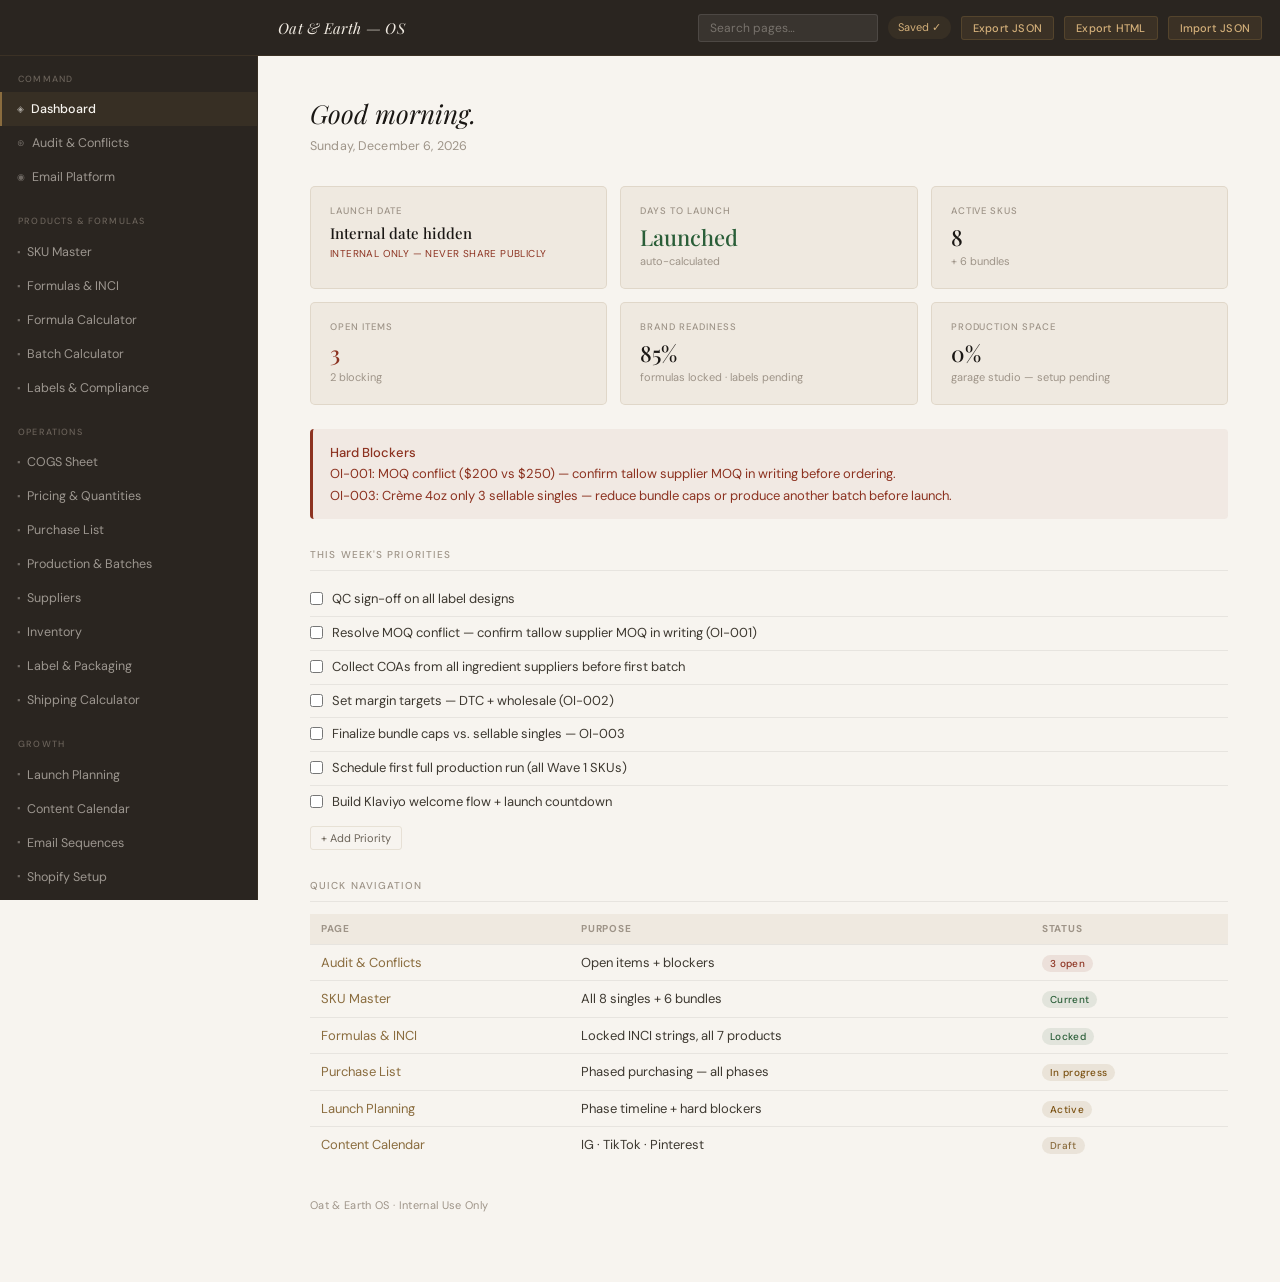
==== commit 4590608f: "Add Brand & Voice reference, Admin tools, and final UI polish" ====
--- a/oat_earth_os_part1_1.html
+++ b/oat_earth_os_part1_1.html
@@ -165,6 +165,13 @@
 .placeholder-page .coming{font-family:'Playfair Display',serif;font-style:italic;font-size:18px;color:var(--ink4)}
 
 /* ── MISC ── */
+
+.calc-input{width:100%;padding:7px;border:1px solid var(--border);background:var(--cream);color:var(--ink2);border-radius:3px;font-family:'DM Sans',sans-serif}
+.row-red td{background:rgba(140,50,32,.08)!important}
+.row-amber td{background:rgba(122,80,16,.09)!important}
+.status-red{color:var(--red);font-weight:500}
+.status-amber{color:var(--amber);font-weight:500}
+.status-green{color:var(--green);font-weight:500}
 .two-col{display:grid;grid-template-columns:1fr 1fr;gap:18px}
 .three-col{display:grid;grid-template-columns:1fr 1fr 1fr;gap:14px}
 hr.div{border:none;border-top:1px solid var(--border2);margin:22px 0}
@@ -181,7 +188,8 @@
   .card-grid{grid-template-columns:1fr 1fr}
   .two-col,.three-col{grid-template-columns:1fr}
 }
-@media print{#hdr,#sidebar{display:none}#content{margin:0;padding:20px}}
+#app-footer{margin:34px 0 8px;color:var(--ink4);font-size:11px;letter-spacing:.03em}
+@media print{#hdr,#sidebar{display:none}#content{margin:0;padding:20px}#app-footer{display:none}}
 </style>
 </head>
 <body>
@@ -252,7 +260,7 @@
   <div class="card-grid">
     <div class="card">
       <div class="card-lbl">Launch Date</div>
-      <div class="card-val" style="font-size:15px;margin-top:3px" contenteditable="true">August 31, 2026</div>
+      <div class="card-val" style="font-size:15px;margin-top:3px" contenteditable="true">Internal date hidden</div>
       <div class="card-note" style="color:var(--red);font-size:10px;letter-spacing:.04em;text-transform:uppercase;margin-top:4px">Internal only — never share publicly</div>
     </div>
     <div class="card">
@@ -895,14 +903,87 @@
 
 <section id="pg-formulacalc" class="page">
   <div class="page-title">Formula Calculator</div>
-  <div class="page-sub">Calculate ingredient quantities for any batch size</div>
-  <div class="placeholder-page"><div class="coming">Coming in Part 2</div><p style="font-size:13px;color:var(--ink4)">Includes: dropdown product selector, batch size input, overage %, auto-calculated quantities table, cost per unit.</p></div>
+  <div class="page-sub">Choose a product and enter batch size in grams to auto-calculate ingredient weights.</div>
+  <div class="card" style="max-width:780px">
+    <div class="three-col">
+      <div>
+        <div class="card-lbl">Product</div>
+        <select id="fc-product" style="width:100%;padding:7px;border:1px solid var(--border);background:var(--cream);color:var(--ink2)">
+          <option value="creme">Crème</option>
+          <option value="polish_ember">Polish Ember</option>
+          <option value="polish_grove">Polish Grove</option>
+          <option value="soak_bare">Soak Bare</option>
+          <option value="soak_drift">Soak Drift</option>
+          <option value="bar_bare">Bar Bare</option>
+          <option value="bar_solace">Bar Solace</option>
+        </select>
+      </div>
+      <div>
+        <div class="card-lbl">Batch Size (g)</div>
+        <input id="fc-batch" type="number" min="1" step="1" value="1000" style="width:100%;padding:7px;border:1px solid var(--border);background:var(--cream);color:var(--ink2)">
+      </div>
+      <div>
+        <div class="card-lbl">Total %</div>
+        <div class="card-val" id="fc-total" style="font-size:20px">100.0%</div>
+      </div>
+    </div>
+    <div class="section-label">Ingredient Weights</div>
+    <div class="tbl-wrap">
+      <table id="tbl-formula-calc" class="formula-tbl">
+        <thead><tr><th>Ingredient</th><th>%</th><th>Weight (g)</th></tr></thead>
+        <tbody></tbody>
+      </table>
+    </div>
+  </div>
 </section>
 
 <section id="pg-batchcalc" class="page">
   <div class="page-title">Batch Calculator</div>
-  <div class="page-sub">Plan production runs, lot codes, soap cure tracking</div>
-  <div class="placeholder-page"><div class="coming">Coming in Part 2</div></div>
+  <div class="page-sub">Generate lot codes, calculate total fill weight, and track soap cure dates.</div>
+  <div class="card" style="max-width:980px">
+    <div class="three-col">
+      <div>
+        <div class="card-lbl">SKU</div>
+        <select id="bc-sku" style="width:100%;padding:7px;border:1px solid var(--border);background:var(--cream);color:var(--ink2)">
+          <option>OE-LBC-2OZ</option><option>OE-LBC-4OZ</option><option>OE-RBP-EMBER</option><option>OE-RBP-GROVE</option>
+          <option>OE-MOS-BARE</option><option>OE-MOS-DRIFT</option><option>OE-GMS-BARE</option><option>OE-GMS-SOLACE</option>
+        </select>
+      </div>
+      <div>
+        <div class="card-lbl">Batch Date</div>
+        <input id="bc-date" type="date" style="width:100%;padding:7px;border:1px solid var(--border);background:var(--cream);color:var(--ink2)">
+      </div>
+      <div>
+        <div class="card-lbl">Units</div>
+        <input id="bc-units" type="number" min="1" step="1" value="24" style="width:100%;padding:7px;border:1px solid var(--border);background:var(--cream);color:var(--ink2)">
+      </div>
+    </div>
+    <div class="three-col" style="margin-top:12px">
+      <div>
+        <div class="card-lbl">Fill Weight (g)</div>
+        <input id="bc-fill" type="number" min="1" step="0.1" value="120" style="width:100%;padding:7px;border:1px solid var(--border);background:var(--cream);color:var(--ink2)">
+      </div>
+      <div>
+        <div class="card-lbl">Lot Code</div>
+        <div class="card-val" id="bc-lot" style="font-size:20px">—</div>
+      </div>
+      <div>
+        <div class="card-lbl">Soap Cure Complete</div>
+        <div class="card-val" id="bc-cure" style="font-size:18px">N/A</div>
+      </div>
+    </div>
+    <div class="section-label">Totals</div>
+    <div class="card-note" id="bc-totalfill" style="font-size:13px;color:var(--ink3)">Total fill: —</div>
+    <div class="tbl-actions" style="margin-top:12px"><button class="btn btn-primary" onclick="addBatchRun()">Save Batch Run</button></div>
+
+    <div class="section-label">Saved Batch Runs</div>
+    <div class="tbl-wrap">
+      <table id="tbl-batch-runs">
+        <thead><tr><th>SKU</th><th>Batch Date</th><th>Units</th><th>Fill (g)</th><th>Lot Code</th><th>Cure Complete</th><th>Delete</th></tr></thead>
+        <tbody></tbody>
+      </table>
+    </div>
+  </div>
 </section>
 
 <section id="pg-labelcomp" class="page">
@@ -913,14 +994,28 @@
 
 <section id="pg-cogs" class="page">
   <div class="page-title">COGS Sheet</div>
-  <div class="page-sub">Cost of goods, DTC margin, wholesale margin</div>
-  <div class="placeholder-page"><div class="coming">Coming in Part 2</div><p style="font-size:13px;color:var(--ink4)">OI-002 — margin targets must be set before this page is meaningful.</p></div>
+  <div class="page-sub">Singles only. Edit unit costs to calculate COGS and margins.</div>
+  <div class="tbl-wrap">
+    <table id="tbl-cogs">
+      <thead>
+        <tr><th>SKU</th><th>Price</th><th>Ingredient</th><th>Packaging</th><th>Labor</th><th>Shipping Supplies</th><th>COGS Total</th><th>DTC Margin %</th><th>Wholesale Margin %</th></tr>
+      </thead>
+      <tbody></tbody>
+    </table>
+  </div>
+  <div class="card-note" style="margin-top:8px">Rows are flagged red when DTC margin &lt; 65% or wholesale margin &lt; 45%.</div>
 </section>
 
 <section id="pg-pricing" class="page">
   <div class="page-title">Pricing &amp; Quantities</div>
-  <div class="page-sub">Launch inventory — on-hand, bundle allocation, sellable units</div>
-  <div class="placeholder-page"><div class="coming">Coming in Part 2</div></div>
+  <div class="page-sub">Singles and bundles with live sellable inventory flags.</div>
+  <div class="tbl-wrap">
+    <table id="tbl-pricing">
+      <thead><tr><th>SKU</th><th>Name</th><th>Price</th><th>On Hand</th><th>Bundle Alloc</th><th>Buffer</th><th>Sellable</th></tr></thead>
+      <tbody></tbody>
+    </table>
+  </div>
+  <div class="card-note" style="margin-top:8px">Sellable ≤ 4 shows amber. Sellable ≤ 2 shows red.</div>
 </section>
 
 <section id="pg-purchaselist" class="page">
@@ -937,14 +1032,30 @@
 
 <section id="pg-suppliers" class="page">
   <div class="page-title">Suppliers</div>
-  <div class="page-sub">Vendor directory, MOQ, lead times, COA status</div>
-  <div class="placeholder-page"><div class="coming">Coming in Part 2</div></div>
+  <div class="page-sub">Editable supplier tracker for key materials and packaging.</div>
+  <div class="tbl-wrap">
+    <table id="tbl-suppliers">
+      <thead><tr><th>Supplier Name</th><th>Category</th><th>Contact</th><th>MOQ</th><th>Lead Time</th><th>Notes</th></tr></thead>
+      <tbody>
+        <tr><td contenteditable="true">Tallow Co-op</td><td contenteditable="true">Fats &amp; Oils</td><td contenteditable="true">ops@tallowco.com</td><td contenteditable="true">$250</td><td contenteditable="true">14 days</td><td contenteditable="true">⚠️ CONFLICT: $200 vs $250 — confirm in writing before ordering</td></tr>
+        <tr><td contenteditable="true">Amber Glass Works</td><td contenteditable="true">Packaging</td><td contenteditable="true">sales@amberglass.com</td><td contenteditable="true">500 units</td><td contenteditable="true">21 days</td><td contenteditable="true">Request breakage allowance terms.</td></tr>
+        <tr><td contenteditable="true">Botanical Distillers</td><td contenteditable="true">Aromatics</td><td contenteditable="true">orders@botanicaldistillers.com</td><td contenteditable="true">$300</td><td contenteditable="true">10 days</td><td contenteditable="true">Need latest COA with each lot.</td></tr>
+        <tr><td contenteditable="true">Label Atelier</td><td contenteditable="true">Labels</td><td contenteditable="true">print@labelatelier.com</td><td contenteditable="true">300 sheets</td><td contenteditable="true">12 days</td><td contenteditable="true">Confirm waterproof stock for bath products.</td></tr>
+        <tr><td contenteditable="true">Carton House</td><td contenteditable="true">Shipping Supplies</td><td contenteditable="true">support@cartonhouse.com</td><td contenteditable="true">250 cartons</td><td contenteditable="true">7 days</td><td contenteditable="true">Keep reserve mailers before launch week.</td></tr>
+      </tbody>
+    </table>
+  </div>
 </section>
 
 <section id="pg-inventory" class="page">
-  <div class="page-title">Inventory</div>
-  <div class="page-sub">Launch batch inventory — on-hand, allocated, sellable</div>
-  <div class="placeholder-page"><div class="coming">Coming in Part 2</div></div>
+  <div class="page-title">Inventory Tracker</div>
+  <div class="page-sub">Live sellable inventory view synced from Pricing &amp; Quantities.</div>
+  <div class="tbl-wrap">
+    <table id="tbl-inventory-live">
+      <thead><tr><th>SKU</th><th>Name</th><th>Sellable Units</th><th>Status</th></tr></thead>
+      <tbody></tbody>
+    </table>
+  </div>
 </section>
 
 <section id="pg-labelpack" class="page">
@@ -961,26 +1072,134 @@
 
 <section id="pg-launch" class="page">
   <div class="page-title">Launch Planning</div>
-  <div class="page-sub">Phase timeline, checklist, hard blockers — internal only</div>
-  <div class="placeholder-page"><div class="coming">Coming in Part 2</div></div>
+  <div class="page-sub">Internal planning dashboard for readiness and blocker tracking.</div>
+
+  <div class="card" style="max-width:760px;margin-bottom:16px">
+    <div class="card-lbl">Launch Countdown (Internal Only)</div>
+    <div class="card-val" id="launch-countdown">—</div>
+    <div class="card-note">Do not publish exact launch date publicly.</div>
+  </div>
+
+  <div class="section-label">Milestone Checklist</div>
+  <div class="tbl-wrap">
+    <table id="tbl-launch-milestones">
+      <thead><tr><th>Milestone</th><th>Status</th></tr></thead>
+      <tbody>
+        <tr><td>Confirm tallow supplier MOQ in writing</td><td><select class="calc-input"><option>Not Started</option><option>In Progress</option><option>Done</option></select></td></tr>
+        <tr><td>Set margin targets (DTC 65%, wholesale 45%)</td><td><select class="calc-input"><option>Not Started</option><option>In Progress</option><option>Done</option></select></td></tr>
+        <tr><td>Finalize all batch production</td><td><select class="calc-input"><option>Not Started</option><option>In Progress</option><option>Done</option></select></td></tr>
+        <tr><td>Complete 42-day cure for all soap batches</td><td><select class="calc-input"><option>Not Started</option><option>In Progress</option><option>Done</option></select></td></tr>
+        <tr><td>Shopify store live</td><td><select class="calc-input"><option>Not Started</option><option>In Progress</option><option>Done</option></select></td></tr>
+        <tr><td>Klaviyo welcome sequence active</td><td><select class="calc-input"><option>Not Started</option><option>In Progress</option><option>Done</option></select></td></tr>
+        <tr><td>All PDPs written and loaded</td><td><select class="calc-input"><option>Not Started</option><option>In Progress</option><option>Done</option></select></td></tr>
+        <tr><td>Photography complete</td><td><select class="calc-input"><option>Not Started</option><option>In Progress</option><option>Done</option></select></td></tr>
+        <tr><td>Instagram scheduled for launch week</td><td><select class="calc-input"><option>Not Started</option><option>In Progress</option><option>Done</option></select></td></tr>
+      </tbody>
+    </table>
+  </div>
+
+  <div class="section-label">Open Items</div>
+  <div class="tbl-wrap">
+    <table>
+      <thead><tr><th>ID</th><th>Issue</th><th>Status</th></tr></thead>
+      <tbody>
+        <tr><td>OI-001</td><td>MOQ conflict</td><td><span class="pill p-red">CRITICAL</span></td></tr>
+        <tr><td>OI-002</td><td>Margin targets</td><td><span class="pill p-amber">ACTIVE</span></td></tr>
+        <tr><td>OI-003</td><td>Bundle cap pressure</td><td><span class="pill p-amber">ACTIVE</span></td></tr>
+      </tbody>
+    </table>
+  </div>
 </section>
 
 <section id="pg-contentcal" class="page">
   <div class="page-title">Content Calendar</div>
-  <div class="page-sub">IG · TikTok · Pinterest — launch window and beyond</div>
-  <div class="placeholder-page"><div class="coming">Coming in Part 2</div></div>
+  <div class="page-sub">Monthly planning grid for IG, TikTok, and Pinterest.</div>
+  <div class="tbl-wrap">
+    <table id="tbl-content-calendar">
+      <thead>
+        <tr><th>Date</th><th>Platform</th><th>Format</th><th>Pillar</th><th>Hook</th><th>Caption</th><th>CTA</th><th>Status</th></tr>
+      </thead>
+      <tbody>
+        <tr>
+          <td><input class="calc-input" type="date"></td>
+          <td><select class="calc-input"><option>IG</option><option>TikTok</option><option>Pinterest</option></select></td>
+          <td contenteditable="true">Reel</td>
+          <td><select class="calc-input"><option>Barrier Education</option><option>Ingredient Transparency</option><option>Elevated Ritual</option><option>Small-Batch BTS</option><option>Skin Comfort</option></select></td>
+          <td contenteditable="true">Hook</td>
+          <td contenteditable="true">Caption copy</td>
+          <td><select class="calc-input"><option>Early access → link in bio</option><option>Join the list at oatearth.com/join</option></select></td>
+          <td><select class="calc-input"><option>Not Started</option><option>In Progress</option><option>Done</option></select></td>
+        </tr>
+        <tr>
+          <td><input class="calc-input" type="date"></td>
+          <td><select class="calc-input"><option>IG</option><option>TikTok</option><option>Pinterest</option></select></td>
+          <td contenteditable="true">Carousel</td>
+          <td><select class="calc-input"><option>Barrier Education</option><option selected>Ingredient Transparency</option><option>Elevated Ritual</option><option>Small-Batch BTS</option><option>Skin Comfort</option></select></td>
+          <td contenteditable="true">Hook</td>
+          <td contenteditable="true">Caption copy</td>
+          <td><select class="calc-input"><option>Early access → link in bio</option><option selected>Join the list at oatearth.com/join</option></select></td>
+          <td><select class="calc-input"><option>Not Started</option><option>In Progress</option><option>Done</option></select></td>
+        </tr>
+        <tr>
+          <td><input class="calc-input" type="date"></td>
+          <td><select class="calc-input"><option>IG</option><option>TikTok</option><option>Pinterest</option></select></td>
+          <td contenteditable="true">Static</td>
+          <td><select class="calc-input"><option>Barrier Education</option><option>Ingredient Transparency</option><option selected>Elevated Ritual</option><option>Small-Batch BTS</option><option>Skin Comfort</option></select></td>
+          <td contenteditable="true">Hook</td>
+          <td contenteditable="true">Caption copy</td>
+          <td><select class="calc-input"><option selected>Early access → link in bio</option><option>Join the list at oatearth.com/join</option></select></td>
+          <td><select class="calc-input"><option>Not Started</option><option>In Progress</option><option>Done</option></select></td>
+        </tr>
+      </tbody>
+    </table>
+  </div>
+  <div class="tbl-actions"><button class="btn" onclick="addContentRow()">+ Add Calendar Row</button></div>
 </section>
 
 <section id="pg-emailseq" class="page">
   <div class="page-title">Email Sequences</div>
-  <div class="page-sub">Welcome, pre-launch, launch week, post-purchase, win-back</div>
-  <div class="placeholder-page"><div class="coming">Coming in Part 2</div></div>
+  <div class="page-sub">Display reference only — no editing.</div>
+
+  <div class="section-label">1) Welcome Series (3 emails)</div>
+  <div class="tbl-wrap"><table><thead><tr><th>Subject Line</th><th>Send Timing</th><th>Goal</th><th>Body Outline</th></tr></thead><tbody>
+    <tr><td>Welcome to Oat &amp; Earth: your skin ritual starts here</td><td>Immediately after signup</td><td>Brand intro + trust</td><td>Brand story, values, ritual framing, expectations for next emails.</td></tr>
+    <tr><td>Meet the heroes behind your barrier ritual</td><td>+2 days</td><td>Educate on hero products</td><td>Lipid Barrier Crème + Polish + Soak benefits and usage guidance.</td></tr>
+    <tr><td>Your FOUNDERS15 invite (limited)</td><td>+4 days</td><td>Drive first purchase</td><td>Offer details, singles-only note, urgency, direct product links.</td></tr>
+  </tbody></table></div>
+
+  <div class="section-label">2) Pre-Launch Waitlist (3 emails)</div>
+  <div class="tbl-wrap"><table><thead><tr><th>Subject Line</th><th>Send Timing</th><th>Goal</th><th>Body Outline</th></tr></thead><tbody>
+    <tr><td>Countdown begins: your early access is coming</td><td>T-14 days</td><td>Build anticipation</td><td>Timeline overview and how early access works.</td></tr>
+    <tr><td>Sneak peek: formulas, textures, and ritual flow</td><td>T-7 days</td><td>Increase intent</td><td>Product visuals, ingredient transparency, bundle framing.</td></tr>
+    <tr><td>We’re live: your early access starts now</td><td>Launch day</td><td>Convert</td><td>Launch announcement, links, FOUNDERS15 reminder, stock note.</td></tr>
+  </tbody></table></div>
+
+  <div class="section-label">3) Post-Purchase (2 emails)</div>
+  <div class="tbl-wrap"><table><thead><tr><th>Subject Line</th><th>Send Timing</th><th>Goal</th><th>Body Outline</th></tr></thead><tbody>
+    <tr><td>Your ritual guide: make the most of your order</td><td>+2 days after delivery</td><td>Improve outcomes</td><td>Step-by-step routine, frequency tips, texture expectations.</td></tr>
+    <tr><td>Time for a refill? Your 10-week reminder</td><td>10 weeks after purchase</td><td>Drive repeat purchase</td><td>Refill prompt, product matcher, quick reorder links.</td></tr>
+  </tbody></table></div>
 </section>
 
 <section id="pg-shopify" class="page">
-  <div class="page-title">Shopify Setup</div>
-  <div class="page-sub">oatearth.com — products, bundles, Klaviyo, inventory settings</div>
-  <div class="placeholder-page"><div class="coming">Coming in Part 2</div></div>
+  <div class="page-title">Shopify Setup Checklist</div>
+  <div class="page-sub">Editable status tracker for launch-critical store configuration.</div>
+  <div class="tbl-wrap">
+    <table id="tbl-shopify-checklist">
+      <thead><tr><th>Item</th><th>Details</th><th>Status</th></tr></thead>
+      <tbody>
+        <tr><td>Store name</td><td contenteditable="true">Oat &amp; Earth</td><td><select class="calc-input"><option>Not Started</option><option>In Progress</option><option>Done</option></select></td></tr>
+        <tr><td>Domain</td><td contenteditable="true">oatearth.com</td><td><select class="calc-input"><option>Not Started</option><option>In Progress</option><option>Done</option></select></td></tr>
+        <tr><td>Payment gateway</td><td contenteditable="true">Shopify Payments + backup enabled</td><td><select class="calc-input"><option>Not Started</option><option>In Progress</option><option>Done</option></select></td></tr>
+        <tr><td>Shipping zones</td><td contenteditable="true">Domestic zones + rates verified</td><td><select class="calc-input"><option>Not Started</option><option>In Progress</option><option>Done</option></select></td></tr>
+        <tr><td>14 product listings</td><td contenteditable="true">8 singles + 6 bundles</td><td><select class="calc-input"><option>Not Started</option><option>In Progress</option><option>Done</option></select></td></tr>
+        <tr><td>Discount code FOUNDERS15</td><td contenteditable="true">15% off singles only</td><td><select class="calc-input"><option>Not Started</option><option>In Progress</option><option>Done</option></select></td></tr>
+        <tr><td>Tax settings</td><td contenteditable="true">Sales tax nexus + collection rules configured</td><td><select class="calc-input"><option>Not Started</option><option>In Progress</option><option>Done</option></select></td></tr>
+        <tr><td>Metafields for PAO/allergens</td><td contenteditable="true">Configured on all applicable products</td><td><select class="calc-input"><option>Not Started</option><option>In Progress</option><option>Done</option></select></td></tr>
+        <tr><td>Klaviyo integration</td><td contenteditable="true">Connected and tested</td><td><select class="calc-input"><option>Not Started</option><option>In Progress</option><option>Done</option></select></td></tr>
+      </tbody>
+    </table>
+  </div>
 </section>
 
 <section id="pg-wholesale" class="page">
@@ -996,17 +1215,66 @@
 </section>
 
 <section id="pg-finance" class="page">
-  <div class="page-title">Finance</div>
-  <div class="page-sub">Revenue tracker, expense log, launch budget</div>
-  <div class="placeholder-page"><div class="coming">Coming in Part 2</div></div>
+  <div class="page-title">Admin</div>
+  <div class="page-sub">Editable business profile and system data controls.</div>
+  <div class="card" style="max-width:900px">
+    <div class="section-label" style="margin-top:0">Business Info</div>
+    <div class="two-col">
+      <div><div class="card-lbl">Brand Name</div><input id="admin-brand-name" class="calc-input" value="Oat &amp; Earth"></div>
+      <div><div class="card-lbl">Founder</div><input id="admin-founder" class="calc-input" value="Founder Name"></div>
+      <div><div class="card-lbl">Location</div><input id="admin-location" class="calc-input" value="United States"></div>
+      <div><div class="card-lbl">Domain</div><input id="admin-domain" class="calc-input" value="oatearth.com"></div>
+      <div><div class="card-lbl">Instagram</div><input id="admin-instagram" class="calc-input" value="@oatearth"></div>
+      <div><div class="card-lbl">Launch Date (Internal)</div><input id="admin-launch-date" class="calc-input" type="date"></div>
+    </div>
+
+    <div class="section-label">System Controls</div>
+    <div class="tbl-actions">
+      <button class="btn" onclick="adminExportAllLocalStorage()">Export All localStorage</button>
+      <button class="btn" onclick="adminImportAllLocalStorage()">Import JSON</button>
+      <button class="btn btn-del" onclick="adminClearAllData()">Clear Data</button>
+    </div>
+    <div class="card-note" style="margin-top:8px">Export/import includes all keys currently stored in browser localStorage.</div>
+  </div>
 </section>
 
 <section id="pg-brand" class="page">
-  <div class="page-title">Brand &amp; Voice</div>
-  <div class="page-sub">Identity, tone rules, banned phrases, color palette, ritual</div>
-  <div class="placeholder-page"><div class="coming">Coming in Part 2</div></div>
-</section>
-
+  <div class="page-title">Brand &amp; Voice Reference</div>
+  <div class="page-sub">Display-only canonical guide for team alignment.</div>
+
+  <div class="section-label">Brand Canon</div>
+  <div class="card" style="margin-bottom:10px">
+    Oat &amp; Earth creates small-batch tallow-based barrier care rituals that feel elevated, grounded, and calm. Every product centers on comfort, ingredient clarity, and sensory restraint.
+  </div>
+
+  <div class="section-label">Ritual</div>
+  <div class="card" style="margin-bottom:10px">Prepare → Cleanse → Refine → Seal</div>
+
+  <div class="section-label">Brand Voice Rules</div>
+  <div class="tbl-wrap"><table><tbody>
+    <tr><td>Voice</td><td>Calm, assured, quietly luxurious, ingredient-literate.</td></tr>
+    <tr><td>Sentence style</td><td>Clean and direct. Avoid hype language and exaggerated claims.</td></tr>
+    <tr><td>Claims</td><td>No medical claims. Ground in sensory experience and routine consistency.</td></tr>
+  </tbody></table></div>
+
+  <div class="section-label">Banned Words / Phrases</div>
+  <div class="card" style="margin-bottom:10px">"Chemical-free", "miracle", "instant cure", "toxin-free", "anti-aging miracle", "perfect skin"</div>
+
+  <div class="section-label">Visual System</div>
+  <div class="card" style="margin-bottom:10px">Cream (#F7F4EF), Oat (#EFE9E0), Charcoal (#2a2520), Gold (#8a6c3e sparingly). Typography: Playfair Display headings, DM Sans body.</div>
+
+  <div class="section-label">Social Channels + Pillars</div>
+  <div class="tbl-wrap"><table><thead><tr><th>Channel</th><th>Primary Pillars</th></tr></thead><tbody>
+    <tr><td>Instagram</td><td>Barrier Education, Elevated Ritual, Ingredient Transparency</td></tr>
+    <tr><td>TikTok</td><td>Small-Batch BTS, Skin Comfort, Ingredient Transparency</td></tr>
+    <tr><td>Pinterest</td><td>Elevated Ritual, Barrier Education</td></tr>
+  </tbody></table></div>
+
+  <div class="section-label">CTA Rotation</div>
+  <div class="card">Early access → link in bio · Join the list at oatearth.com/join · Build your ritual at oatearth.com</div>
+</section>
+
+<footer id="app-footer">Oat &amp; Earth OS · Internal Use Only</footer>
 </main>
 
 <!-- ═══════════════════════ JAVASCRIPT ═══════════════════════ -->
@@ -1038,6 +1306,14 @@
     document.querySelectorAll('input[type=checkbox]').forEach((cb, i) => {
       out['cb::' + i] = cb.checked;
     });
+    // form fields
+    document.querySelectorAll('input:not([type=checkbox]), select, textarea').forEach((el, i) => {
+      const key = el.id ? 'fi::' + el.id : 'fi::idx::' + i;
+      out[key] = el.value;
+    });
+    // custom data
+    out['custom::batchRuns'] = batchRuns;
+
     localStorage.setItem(SK, JSON.stringify(out));
     const pill = document.getElementById('save-pill');
     if (pill) { pill.textContent = 'Saved ✓'; pill.className = 'saved'; }
@@ -1064,6 +1340,14 @@
         if (span && cb.checked) span.classList.add('done');
       }
     });
+    document.querySelectorAll('input:not([type=checkbox]), select, textarea').forEach((el, i) => {
+      const key = el.id ? 'fi::' + el.id : 'fi::idx::' + i;
+      if (data[key] !== undefined) el.value = data[key];
+    });
+    if (Array.isArray(data['custom::batchRuns'])) {
+      batchRuns = data['custom::batchRuns'];
+      renderBatchRuns();
+    }
   } catch(e) {
     console.error('Load error:', e);
   }
@@ -1127,6 +1411,52 @@
 
 function today() {
   return new Date().toISOString().split('T')[0];
+}
+
+
+function adminExportAllLocalStorage() {
+  const dump = {};
+  for (let i = 0; i < localStorage.length; i++) {
+    const k = localStorage.key(i);
+    dump[k] = localStorage.getItem(k);
+  }
+  dlFile('oat_earth_os_all_localstorage_' + today() + '.json', JSON.stringify(dump, null, 2), 'application/json');
+}
+
+function adminImportAllLocalStorage() {
+  if (!confirm('Import will overwrite matching localStorage keys. Continue?')) return;
+  const inp = document.createElement('input');
+  inp.type = 'file'; inp.accept = '.json';
+  inp.onchange = e => {
+    const f = e.target.files[0];
+    if (!f) return;
+    const r = new FileReader();
+    r.onload = ev => {
+      try {
+        const parsed = JSON.parse(ev.target.result);
+        Object.entries(parsed).forEach(([k, v]) => {
+          localStorage.setItem(k, String(v));
+        });
+        loadSaved();
+        initLaunchCountdown();
+        recalcCogs();
+        recalcPricing();
+        updateFormulaCalc();
+        updateBatchCalcPreview();
+        alert('Import successful.');
+      } catch {
+        alert('Invalid JSON file.');
+      }
+    };
+    r.readAsText(f);
+  };
+  inp.click();
+}
+
+function adminClearAllData() {
+  if (!confirm('This will clear all localStorage data for this browser origin. Continue?')) return;
+  localStorage.clear();
+  location.reload();
 }
 
 /* ──────────────────────────────────────────
@@ -1300,11 +1630,278 @@
 }
 
 /* ──────────────────────────────────────────
+   PART 2 OPERATIONS PAGES
+────────────────────────────────────────── */
+const PRICE_MAP = {
+  'OE-LBC-2OZ': 30,
+  'OE-LBC-4OZ': 54,
+  'OE-RBP-EMBER': 42,
+  'OE-RBP-GROVE': 42,
+  'OE-MOS-BARE': 32,
+  'OE-MOS-DRIFT': 32,
+  'OE-GMS-BARE': 14,
+  'OE-GMS-SOLACE': 14
+};
+
+const pricingRows = [
+  {sku:'OE-MOS-BARE',name:'Mineral Oat Soak — Bare',price:32,onHand:25,bundleAlloc:19,buffer:3,sellable:3,type:'single'},
+  {sku:'OE-MOS-DRIFT',name:'Mineral Oat Soak — Drift',price:32,onHand:28,bundleAlloc:19,buffer:3,sellable:6,type:'single'},
+  {sku:'OE-RBP-EMBER',name:'Ritual Body Polish — Ember',price:42,onHand:20,bundleAlloc:14,buffer:2,sellable:4,type:'single'},
+  {sku:'OE-RBP-GROVE',name:'Ritual Body Polish — Grove',price:42,onHand:20,bundleAlloc:14,buffer:2,sellable:4,type:'single'},
+  {sku:'OE-GMS-BARE',name:'Goat Milk Soap — Bare',price:14,onHand:20,bundleAlloc:13,buffer:2,sellable:5,type:'single'},
+  {sku:'OE-GMS-SOLACE',name:'Goat Milk Soap — Solace',price:14,onHand:20,bundleAlloc:13,buffer:2,sellable:5,type:'single'},
+  {sku:'OE-LBC-2OZ',name:'Lipid Barrier Crème — 2oz',price:30,onHand:40,bundleAlloc:10,buffer:4,sellable:26,type:'single'},
+  {sku:'OE-LBC-4OZ',name:'Lipid Barrier Crème — 4oz',price:54,onHand:24,bundleAlloc:18,buffer:3,sellable:3,type:'single'},
+  {sku:'OE-BUNDLE-BARR-1',name:'Barrier Bundle 1',price:84,onHand:9,bundleAlloc:0,buffer:0,sellable:9,type:'bundle'},
+  {sku:'OE-BUNDLE-BARR-2',name:'Barrier Bundle 2',price:84,onHand:9,bundleAlloc:0,buffer:0,sellable:9,type:'bundle'},
+  {sku:'OE-BUNDLE-DISC-1',name:'Discovery Bundle 1',price:104,onHand:5,bundleAlloc:0,buffer:0,sellable:5,type:'bundle'},
+  {sku:'OE-BUNDLE-DISC-2',name:'Discovery Bundle 2',price:104,onHand:5,bundleAlloc:0,buffer:0,sellable:5,type:'bundle'},
+  {sku:'OE-BUNDLE-SOAK',name:'Soak Bundle',price:58,onHand:14,bundleAlloc:0,buffer:0,sellable:14,type:'bundle'},
+  {sku:'OE-BUNDLE-SOAP',name:'Soap Bundle',price:25,onHand:10,bundleAlloc:0,buffer:0,sellable:10,type:'bundle'}
+];
+
+const formulaDefs = {
+  creme:[['Grass-fed tallow',45],['Jojoba oil',15],['Oat oil',18],['Mango butter',12],['Oat extract',5],['Preservative',1],['Vitamin E',1],['EO blend',3]],
+  polish_ember:[['Fine sugar',62],['Tallow balm base',20],['Apricot oil',10],['Emulsifier',4],['EO blend Ember',3],['Vitamin E',1]],
+  polish_grove:[['Fine sugar',62],['Tallow balm base',20],['Apricot oil',10],['Emulsifier',4],['EO blend Grove',3],['Vitamin E',1]],
+  soak_bare:[['Dead Sea salt',54],['Epsom salt',25],['Colloidal oat',10],['Coconut milk powder',6],['Clay',3],['Silica',2]],
+  soak_drift:[['Dead Sea salt',54],['Epsom salt',25],['Colloidal oat',10],['Coconut milk powder',6],['EO blend Drift',3],['Silica',2]],
+  bar_bare:[['Tallow',45.7],['Olive pomace oil',28.6],['Coconut oil',11.4],['Mango butter',8.6],['Castor oil',5.7]],
+  bar_solace:[['Tallow',45.2],['Olive pomace oil',28.3],['Coconut oil',11.2],['Mango butter',8.5],['Castor oil',5.6],['EO blend Solace',1.2]]
+};
+
+let batchRuns = [];
+
+function num(v){ const n=parseFloat(v); return Number.isFinite(n)?n:0; }
+function fmtMoney(v){ return '$' + num(v).toFixed(2); }
+function fmtPct(v){ return num(v).toFixed(1) + '%'; }
+
+function initCogs() {
+  const body = document.querySelector('#tbl-cogs tbody');
+  if (!body) return;
+  body.innerHTML = Object.entries(PRICE_MAP).map(([sku, price]) => `
+    <tr data-sku="${sku}">
+      <td>${sku}</td>
+      <td>${fmtMoney(price)}</td>
+      <td><input class="calc-input cogs-ing" type="number" min="0" step="0.01" value="0"></td>
+      <td><input class="calc-input cogs-pack" type="number" min="0" step="0.01" value="0"></td>
+      <td><input class="calc-input cogs-labor" type="number" min="0" step="0.01" value="0"></td>
+      <td><input class="calc-input cogs-ship" type="number" min="0" step="0.01" value="0"></td>
+      <td class="cogs-total">$0.00</td>
+      <td class="cogs-dtc">0.0%</td>
+      <td class="cogs-wh">0.0%</td>
+    </tr>`).join('');
+  recalcCogs();
+}
+
+function recalcCogs() {
+  document.querySelectorAll('#tbl-cogs tbody tr').forEach(tr => {
+    const sku = tr.dataset.sku;
+    const price = PRICE_MAP[sku] || 0;
+    const cogs = num(tr.querySelector('.cogs-ing').value) + num(tr.querySelector('.cogs-pack').value) + num(tr.querySelector('.cogs-labor').value) + num(tr.querySelector('.cogs-ship').value);
+    const dtc = price ? ((price - cogs) / price) * 100 : 0;
+    const whPrice = price * 0.5;
+    const wh = whPrice ? ((whPrice - cogs) / whPrice) * 100 : 0;
+    tr.querySelector('.cogs-total').textContent = fmtMoney(cogs);
+    tr.querySelector('.cogs-dtc').textContent = fmtPct(dtc);
+    tr.querySelector('.cogs-wh').textContent = fmtPct(wh);
+    tr.classList.toggle('row-red', dtc < 65 || wh < 45);
+  });
+}
+
+function initPricing() {
+  const body = document.querySelector('#tbl-pricing tbody');
+  if (!body) return;
+  body.innerHTML = pricingRows.map((r,i) => `
+    <tr data-idx="${i}" data-type="${r.type}">
+      <td>${r.sku}</td>
+      <td>${r.name}</td>
+      <td>${fmtMoney(r.price)}</td>
+      <td><input class="calc-input pr-on" type="number" min="0" step="1" value="${r.onHand}"></td>
+      <td><input class="calc-input pr-alloc" type="number" min="0" step="1" value="${r.bundleAlloc}"></td>
+      <td><input class="calc-input pr-buffer" type="number" min="0" step="1" value="${r.buffer}"></td>
+      <td class="pr-sell">${r.sellable}</td>
+    </tr>`).join('');
+  recalcPricing();
+}
+
+function recalcPricing() {
+  document.querySelectorAll('#tbl-pricing tbody tr').forEach(tr => {
+    const on = num(tr.querySelector('.pr-on').value);
+    const alloc = num(tr.querySelector('.pr-alloc').value);
+    const buffer = num(tr.querySelector('.pr-buffer').value);
+    const sell = Math.max(0, on - alloc - buffer);
+    const cell = tr.querySelector('.pr-sell');
+    cell.textContent = String(sell);
+    cell.className = 'pr-sell';
+    tr.classList.remove('row-red','row-amber');
+    if (sell <= 2) { tr.classList.add('row-red'); cell.classList.add('status-red'); }
+    else if (sell <= 4) { tr.classList.add('row-amber'); cell.classList.add('status-amber'); }
+    else { cell.classList.add('status-green'); }
+  });
+  renderInventoryTracker();
+}
+
+function renderInventoryTracker() {
+  const body = document.querySelector('#tbl-inventory-live tbody');
+  if (!body) return;
+  const rows = [];
+  document.querySelectorAll('#tbl-pricing tbody tr[data-type="single"]').forEach(tr => {
+    const sku = tr.cells[0].innerText.trim();
+    const name = tr.cells[1].innerText.trim();
+    const sell = num(tr.querySelector('.pr-sell').innerText);
+    let status = '<span class="pill p-green">Healthy</span>';
+    if (sell <= 2) status = '<span class="pill p-red">Critical</span>';
+    else if (sell <= 4) status = '<span class="pill p-amber">Low</span>';
+    rows.push(`<tr><td>${sku}</td><td>${name}</td><td>${sell}</td><td>${status}</td></tr>`);
+  });
+  body.innerHTML = rows.join('');
+}
+
+function initFormulaCalc() {
+  updateFormulaCalc();
+}
+
+function updateFormulaCalc() {
+  const key = document.getElementById('fc-product')?.value;
+  const batch = num(document.getElementById('fc-batch')?.value || 0);
+  const rows = formulaDefs[key] || [];
+  const tbody = document.querySelector('#tbl-formula-calc tbody');
+  if (!tbody) return;
+  let total = 0;
+  tbody.innerHTML = rows.map(([name,pct]) => {
+    total += pct;
+    return `<tr><td>${name}</td><td>${pct.toFixed(1)}%</td><td>${((batch*pct)/100).toFixed(1)}</td></tr>`;
+  }).join('');
+  const totalEl = document.getElementById('fc-total');
+  if (totalEl) totalEl.textContent = total.toFixed(1) + '%';
+}
+
+function ymd(d){
+  const dt = new Date(d);
+  if (Number.isNaN(dt.getTime())) return '';
+  return dt.toISOString().slice(0,10);
+}
+
+function batchLotCode(sku, date){
+  const clean = (date || '').replaceAll('-', '');
+  if (!sku || clean.length !== 8) return '—';
+  return `${sku}-${clean}-001`;
+}
+
+function isSoapSku(sku){ return sku.includes('GMS'); }
+
+function plusDays(date, days){
+  const d = new Date(date);
+  if (Number.isNaN(d.getTime())) return '';
+  d.setDate(d.getDate() + days);
+  return ymd(d);
+}
+
+function updateBatchCalcPreview(){
+  const sku = document.getElementById('bc-sku')?.value || '';
+  const date = document.getElementById('bc-date')?.value || '';
+  const units = num(document.getElementById('bc-units')?.value);
+  const fill = num(document.getElementById('bc-fill')?.value);
+  const lot = batchLotCode(sku, date);
+  const cure = isSoapSku(sku) && date ? plusDays(date,42) : 'N/A';
+  const lotEl = document.getElementById('bc-lot');
+  const cureEl = document.getElementById('bc-cure');
+  const totEl = document.getElementById('bc-totalfill');
+  if (lotEl) lotEl.textContent = lot;
+  if (cureEl) cureEl.textContent = cure;
+  if (totEl) totEl.textContent = `Total fill: ${(units*fill).toFixed(1)} g`;
+}
+
+function saveBatchRuns(){
+  scheduleSave();
+}
+
+function loadBatchRuns(){
+  batchRuns = [];
+}
+
+function renderBatchRuns(){
+  const body = document.querySelector('#tbl-batch-runs tbody');
+  if (!body) return;
+  body.innerHTML = batchRuns.map((r,i)=>`<tr><td>${r.sku}</td><td>${r.date}</td><td>${r.units}</td><td>${r.fill}</td><td>${r.lot}</td><td>${r.cure}</td><td><button class="btn btn-del" onclick="delBatchRun(${i})">✕</button></td></tr>`).join('');
+}
+
+function addBatchRun(){
+  const sku = document.getElementById('bc-sku')?.value || '';
+  const date = document.getElementById('bc-date')?.value || '';
+  const units = num(document.getElementById('bc-units')?.value);
+  const fill = num(document.getElementById('bc-fill')?.value);
+  if (!sku || !date || !units || !fill) return;
+  batchRuns.unshift({sku, date, units, fill, lot:batchLotCode(sku,date), cure:isSoapSku(sku)?plusDays(date,42):'N/A'});
+  saveBatchRuns();
+  renderBatchRuns();
+  scheduleSave();
+}
+
+function delBatchRun(i){
+  batchRuns.splice(i,1);
+  saveBatchRuns();
+  renderBatchRuns();
+  scheduleSave();
+}
+
+function initLaunchCountdown(){
+  const el = document.getElementById('launch-countdown');
+  if (!el) return;
+  const now = new Date();
+  const launch = new Date('2026-08-31T00:00:00');
+  const diff = Math.ceil((launch - now) / 86400000);
+  if (diff > 0) el.textContent = `${diff} days remaining`;
+  else if (diff === 0) el.textContent = 'Launch window is live';
+  else el.textContent = `Launched ${Math.abs(diff)} days ago`;
+}
+
+function addContentRow(){
+  const body = document.querySelector('#tbl-content-calendar tbody');
+  if (!body) return;
+  const tr = document.createElement('tr');
+  tr.innerHTML = `
+    <td><input class="calc-input" type="date"></td>
+    <td><select class="calc-input"><option>IG</option><option>TikTok</option><option>Pinterest</option></select></td>
+    <td contenteditable="true">Format</td>
+    <td><select class="calc-input"><option>Barrier Education</option><option>Ingredient Transparency</option><option>Elevated Ritual</option><option>Small-Batch BTS</option><option>Skin Comfort</option></select></td>
+    <td contenteditable="true">Hook</td>
+    <td contenteditable="true">Caption copy</td>
+    <td><select class="calc-input"><option>Early access → link in bio</option><option>Join the list at oatearth.com/join</option></select></td>
+    <td><select class="calc-input"><option>Not Started</option><option>In Progress</option><option>Done</option></select></td>`;
+  body.appendChild(tr);
+  scheduleSave();
+}
+
+/* ──────────────────────────────────────────
    INIT
 ────────────────────────────────────────── */
 window.addEventListener('DOMContentLoaded', () => {
   initDash();
+  initLaunchCountdown();
+  initCogs();
+  initPricing();
+  initFormulaCalc();
+  loadBatchRuns();
+  renderBatchRuns();
   loadSaved();
+
+  document.addEventListener('input', e => {
+    if (e.target.closest('#tbl-cogs')) recalcCogs();
+    if (e.target.closest('#tbl-pricing')) recalcPricing();
+    if (e.target.id === 'fc-batch') updateFormulaCalc();
+    if (e.target.closest('#pg-batchcalc')) updateBatchCalcPreview();
+  });
+  document.addEventListener('change', e => {
+    if (e.target.id === 'fc-product') updateFormulaCalc();
+    if (e.target.id === 'bc-sku' || e.target.id === 'bc-date') updateBatchCalcPreview();
+  });
+
+  updateFormulaCalc();
+  recalcCogs();
+  recalcPricing();
+  updateBatchCalcPreview();
 
   // Re-init days to launch after loadSaved (in case it was overwritten)
   const launch = new Date('2026-08-31T00:00:00');
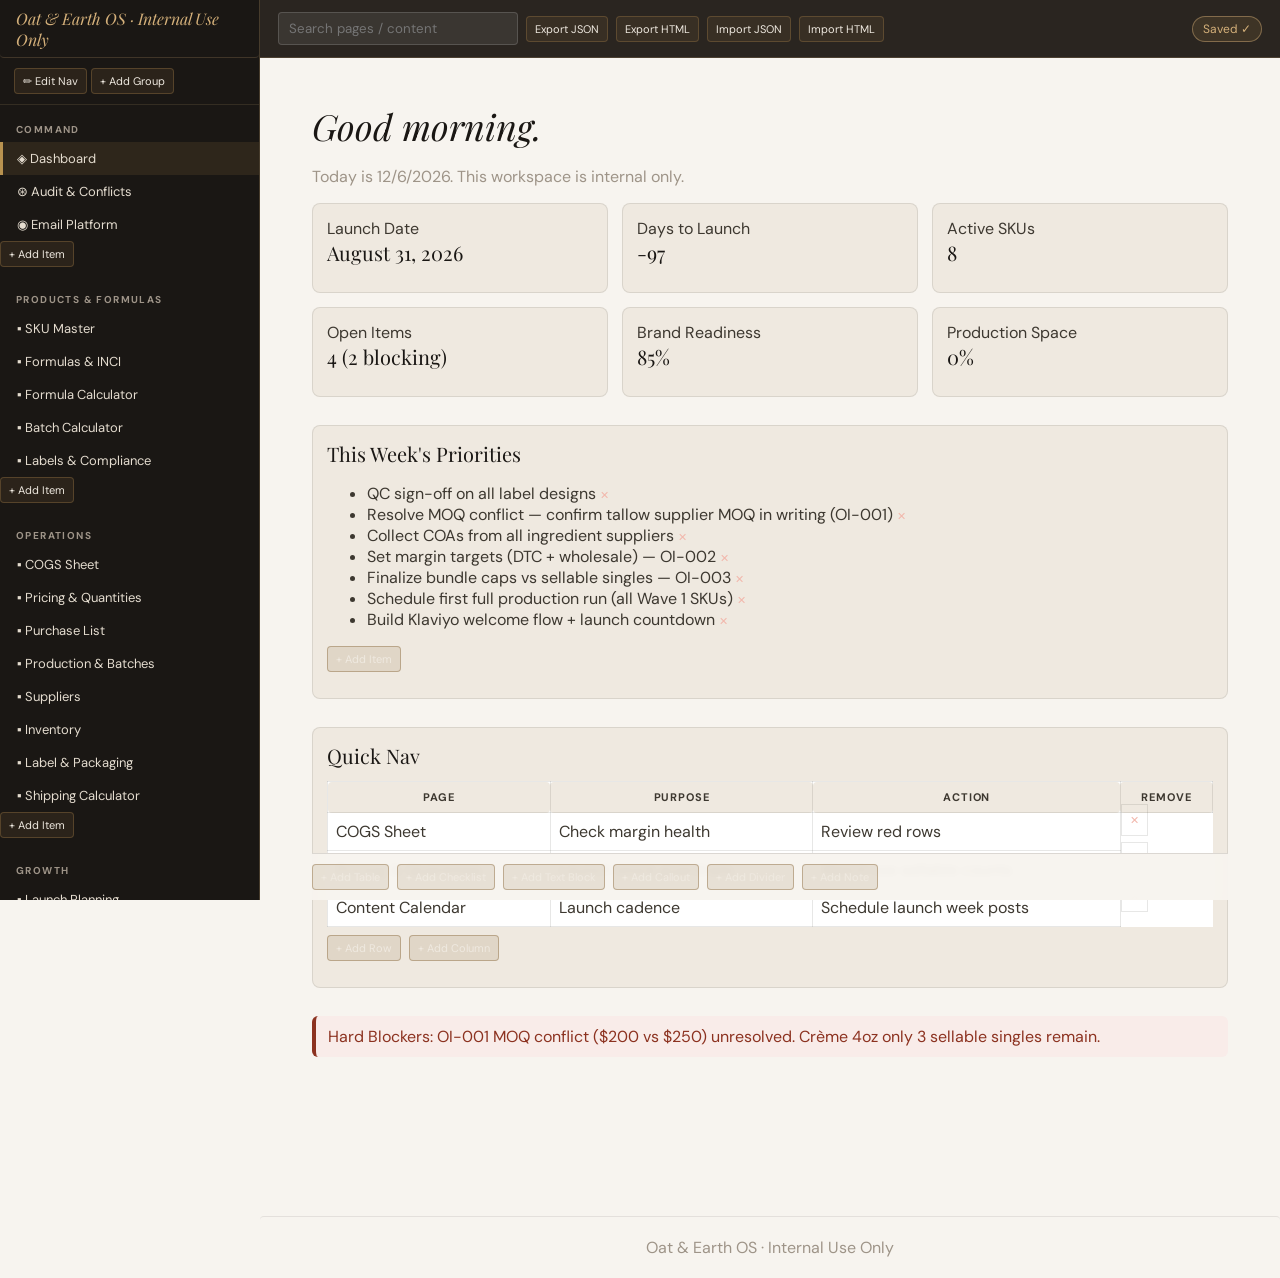
==== commit eafe8d3b: "Rebuild single-file Oat & Earth OS with full canonical sections" ====
--- a/oat_earth_os_part1_1.html
+++ b/oat_earth_os_part1_1.html
@@ -1,1924 +1,784 @@
 <!DOCTYPE html>
 <html lang="en">
 <head>
-<meta charset="UTF-8">
-<meta name="viewport" content="width=device-width, initial-scale=1.0">
-<title>Oat &amp; Earth — Operating System</title>
-<link href="https://fonts.googleapis.com/css2?family=Playfair+Display:ital,wght@0,400;0,500;0,600;1,400;1,500&family=DM+Sans:ital,wght@0,300;0,400;0,500;1,400&display=swap" rel="stylesheet">
-<style>
-/* ── TOKENS ── */
-:root {
-  --cream:   #F7F4EF;
-  --cream2:  #EFE9E0;
-  --cream3:  #E5DDD0;
-  --ink:     #1a1714;
-  --ink2:    #3d3830;
-  --ink3:    #6b6358;
-  --ink4:    #9e9488;
-  --gold:    #8a6c3e;
-  --gold2:   #b8924f;
-  --gold3:   #d4b07a;
-  --olive:   #6b7c5a;
-  --sage:    #8a9e7a;
-  --charcoal:#2a2520;
-  --red:     #8c3220;
-  --amber:   #7a5010;
-  --green:   #2a5e38;
-  --sidebar: 258px;
-  --hdr:     56px;
-  --border:  rgba(138,108,62,.14);
-  --border2: rgba(26,23,20,.07);
-}
-
-/* ── RESET ── */
-*{box-sizing:border-box;margin:0;padding:0}
-body{background:var(--cream);color:var(--ink2);font-family:'DM Sans',sans-serif;font-size:14px;line-height:1.6;min-height:100vh}
-a{color:var(--gold);text-decoration:none}
-button{font-family:'DM Sans',sans-serif;cursor:pointer}
-
-/* ── CONTENTEDITABLE ── */
-[contenteditable]{outline:none;border-radius:2px;transition:background .15s,box-shadow .15s;cursor:text}
-[contenteditable]:hover{background:rgba(138,108,62,.07)}
-[contenteditable]:focus{background:rgba(138,108,62,.11);box-shadow:0 0 0 1.5px rgba(138,108,62,.32)}
-
-/* ── HEADER ── */
-#hdr {
-  position:fixed;top:0;left:0;right:0;height:var(--hdr);
-  background:var(--charcoal);
-  display:flex;align-items:center;
-  padding:0 18px 0 calc(var(--sidebar) + 20px);
-  gap:10px;z-index:200;
-  border-bottom:1px solid rgba(138,108,62,.18);
-}
-#hdr-brand{font-family:'Playfair Display',serif;font-style:italic;font-size:15px;color:var(--cream2);letter-spacing:.02em;flex:1;white-space:nowrap}
-#hdr-search{background:rgba(255,255,255,.07);border:1px solid rgba(255,255,255,.1);border-radius:3px;padding:5px 11px;color:var(--cream2);font-size:12px;width:180px;outline:none;font-family:'DM Sans',sans-serif}
-#hdr-search::placeholder{color:rgba(239,233,224,.35)}
-#hdr-search:focus{border-color:rgba(138,108,62,.5);background:rgba(255,255,255,.1)}
-.hdr-btn{background:rgba(138,108,62,.18);border:1px solid rgba(138,108,62,.32);color:var(--gold3);padding:4px 11px;border-radius:3px;font-size:11px;font-weight:500;letter-spacing:.02em;transition:background .15s;white-space:nowrap}
-.hdr-btn:hover{background:rgba(138,108,62,.32)}
-#save-pill{font-size:11px;padding:3px 10px;background:rgba(138,108,62,.14);border-radius:20px;color:var(--gold3);white-space:nowrap;transition:color .25s}
-#save-pill.saving{color:var(--gold2)}
-#save-pill.saved{color:#72c47a}
-
-/* ── SIDEBAR ── */
-#sidebar {
-  position:fixed;top:0;left:0;width:var(--sidebar);height:100vh;
-  background:var(--charcoal);overflow-y:auto;z-index:100;
-  padding-top:var(--hdr);
-  border-right:1px solid rgba(138,108,62,.12);
-}
-#sidebar::-webkit-scrollbar{width:3px}
-#sidebar::-webkit-scrollbar-thumb{background:rgba(138,108,62,.25);border-radius:2px}
-.nav-group{padding:16px 0 4px}
-.nav-group-label{font-size:9px;letter-spacing:.13em;text-transform:uppercase;color:rgba(158,148,136,.55);padding:0 18px 6px;font-weight:500}
-.nav-item{display:flex;align-items:center;gap:7px;padding:7px 18px 7px 15px;font-size:12.5px;color:rgba(239,233,224,.58);cursor:pointer;transition:color .15s,background .15s;border-left:2.5px solid transparent;user-select:none}
-.nav-item:hover{color:var(--cream2);background:rgba(138,108,62,.08)}
-.nav-item.active{color:var(--cream);border-left-color:var(--gold);background:rgba(138,108,62,.14);font-weight:500}
-.nav-icon{font-size:9px;opacity:.6;flex-shrink:0}
-
-/* ── CONTENT AREA ── */
-#content{margin-left:var(--sidebar);margin-top:var(--hdr);padding:42px 52px 60px;min-height:calc(100vh - var(--hdr))}
-.page{display:none;animation:fadeUp .22s ease}
-.page.active{display:block}
-@keyframes fadeUp{from{opacity:0;transform:translateY(7px)}to{opacity:1;transform:translateY(0)}}
-
-/* ── PAGE TYPOGRAPHY ── */
-.page-title{font-family:'Playfair Display',serif;font-size:26px;font-weight:400;color:var(--ink);margin-bottom:5px;line-height:1.25}
-.page-title em{font-style:italic}
-.page-sub{font-size:12.5px;color:var(--ink4);margin-bottom:30px;letter-spacing:.01em}
-.section-label{font-size:10px;letter-spacing:.11em;text-transform:uppercase;color:var(--ink4);font-weight:500;margin:28px 0 12px;padding-bottom:7px;border-bottom:1px solid var(--border2)}
-.section-label:first-of-type{margin-top:0}
-h3{font-family:'Playfair Display',serif;font-size:15px;font-weight:400;color:var(--ink);margin-bottom:8px}
-
-/* ── CARDS ── */
-.card-grid{display:grid;grid-template-columns:repeat(3,1fr);gap:13px;margin-bottom:24px}
-.card{background:var(--cream2);border:1px solid var(--border);border-radius:5px;padding:17px 19px}
-.card-lbl{font-size:9.5px;letter-spacing:.1em;text-transform:uppercase;color:var(--ink4);margin-bottom:5px;font-weight:500}
-.card-val{font-family:'Playfair Display',serif;font-size:22px;color:var(--ink);font-weight:500;line-height:1.2}
-.card-note{font-size:11px;color:var(--ink4);margin-top:3px}
-
-/* ── CALLOUTS ── */
-.callout{border-radius:4px;padding:13px 17px;margin:14px 0;font-size:13px;line-height:1.65;border-left:3px solid}
-.c-danger{background:rgba(140,50,32,.06);border-color:var(--red);color:var(--red)}
-.c-warn  {background:rgba(122,80,16,.06);border-color:var(--amber);color:var(--amber)}
-.c-info  {background:rgba(138,108,62,.07);border-color:var(--gold);color:var(--ink3)}
-.c-ok    {background:rgba(42,94,56,.06);border-color:var(--green);color:var(--green)}
-.callout strong{font-weight:500}
-
-/* ── TABLES ── */
-.tbl-wrap{overflow-x:auto;margin:10px 0}
-table{width:100%;border-collapse:collapse;font-size:13px}
-th{font-size:10px;letter-spacing:.07em;text-transform:uppercase;color:var(--ink4);padding:7px 11px;text-align:left;border-bottom:1px solid var(--border2);background:var(--cream2);white-space:nowrap;cursor:pointer;user-select:none}
-th:hover{color:var(--gold)}
-th.sorted-asc::after{content:' ↑';font-size:9px}
-th.sorted-desc::after{content:' ↓';font-size:9px}
-td{padding:8px 11px;border-bottom:1px solid var(--border2);vertical-align:top;line-height:1.5}
-tr:last-child td{border-bottom:none}
-tr:hover td{background:rgba(138,108,62,.03)}
-.tbl-actions{display:flex;gap:7px;margin-top:7px}
-
-/* ── BUTTONS ── */
-.btn{background:none;border:1px solid var(--border);color:var(--ink3);padding:4px 10px;border-radius:3px;font-size:11px;font-weight:400;transition:all .15s}
-.btn:hover{border-color:var(--gold);color:var(--gold)}
-.btn-del{color:var(--red);border-color:rgba(140,50,32,.18)}
-.btn-del:hover{border-color:var(--red);background:rgba(140,50,32,.04)}
-.btn-primary{background:var(--gold);border-color:var(--gold);color:var(--cream);padding:6px 16px;font-size:12px}
-.btn-primary:hover{background:var(--gold2);border-color:var(--gold2)}
-
-/* ── PILLS ── */
-.pill{display:inline-block;padding:1px 8px;border-radius:20px;font-size:10px;font-weight:500;letter-spacing:.03em;white-space:nowrap}
-.p-red   {background:rgba(140,50,32,.1);color:var(--red)}
-.p-amber {background:rgba(122,80,16,.1);color:var(--amber)}
-.p-green {background:rgba(42,94,56,.1);color:var(--green)}
-.p-gold  {background:rgba(138,108,62,.12);color:var(--gold)}
-.p-gray  {background:rgba(107,99,88,.1);color:var(--ink3)}
-.p-locked{background:rgba(42,94,56,.09);color:var(--green);display:inline-flex;align-items:center;gap:3px;font-size:10px;padding:2px 8px;border-radius:20px;font-weight:500}
-
-/* ── CHECKLIST ── */
-.checklist{list-style:none;margin:6px 0}
-.checklist li{display:flex;align-items:flex-start;gap:9px;padding:6px 0;border-bottom:1px solid var(--border2);font-size:13px}
-.checklist li:last-child{border-bottom:none}
-.checklist input[type=checkbox]{margin-top:3px;accent-color:var(--gold);width:13px;height:13px;flex-shrink:0}
-.item-text{flex:1}
-.item-text.done{text-decoration:line-through;color:var(--ink4)}
-
-/* ── TABS ── */
-.tab-row{display:flex;border-bottom:1px solid var(--border2);margin-bottom:18px;flex-wrap:wrap;gap:0}
-.tab-btn{padding:8px 15px;font-size:12px;cursor:pointer;border:none;background:none;color:var(--ink4);border-bottom:2px solid transparent;transition:color .15s;font-family:'DM Sans',sans-serif;margin-bottom:-1px;white-space:nowrap}
-.tab-btn:hover{color:var(--ink2)}
-.tab-btn.active{color:var(--gold);border-bottom-color:var(--gold);font-weight:500}
-.tab-pane{display:none}
-.tab-pane.active{display:block}
-
-/* ── INCI BLOCK ── */
-.inci-wrap{position:relative;margin:8px 0}
-.inci-block{background:var(--cream2);border:1px solid var(--border);border-radius:4px;padding:13px 44px 13px 14px;font-size:12px;line-height:1.85;color:var(--ink3)}
-.inci-copy{position:absolute;top:8px;right:8px;background:none;border:1px solid var(--border);color:var(--ink4);padding:2px 8px;border-radius:2px;font-size:10px;transition:all .15s}
-.inci-copy:hover{border-color:var(--gold);color:var(--gold)}
-
-/* ── FORMULA TABLE ── */
-.formula-tbl td:nth-child(2){font-variant-numeric:tabular-nums;text-align:right;width:60px}
-.formula-tbl td:nth-child(3){width:60px;text-align:right;font-variant-numeric:tabular-nums}
-
-/* ── PLACEHOLDER PAGE ── */
-.placeholder-page{display:flex;flex-direction:column;align-items:flex-start;padding:48px 0;gap:10px}
-.placeholder-page .coming{font-family:'Playfair Display',serif;font-style:italic;font-size:18px;color:var(--ink4)}
-
-/* ── MISC ── */
-
-.calc-input{width:100%;padding:7px;border:1px solid var(--border);background:var(--cream);color:var(--ink2);border-radius:3px;font-family:'DM Sans',sans-serif}
-.row-red td{background:rgba(140,50,32,.08)!important}
-.row-amber td{background:rgba(122,80,16,.09)!important}
-.status-red{color:var(--red);font-weight:500}
-.status-amber{color:var(--amber);font-weight:500}
-.status-green{color:var(--green);font-weight:500}
-.two-col{display:grid;grid-template-columns:1fr 1fr;gap:18px}
-.three-col{display:grid;grid-template-columns:1fr 1fr 1fr;gap:14px}
-hr.div{border:none;border-top:1px solid var(--border2);margin:22px 0}
-.num-red{color:var(--red);font-weight:500}
-.num-amber{color:var(--amber);font-weight:500}
-.num-green{color:var(--green)}
-
-/* ── RESPONSIVE ── */
-@media(max-width:860px){
-  :root{--sidebar:0px}
-  #sidebar{transform:translateX(-258px);width:258px;transition:transform .25s}
-  #sidebar.open{transform:translateX(0)}
-  #content{padding:22px 18px 50px}
-  .card-grid{grid-template-columns:1fr 1fr}
-  .two-col,.three-col{grid-template-columns:1fr}
-}
-#app-footer{margin:34px 0 8px;color:var(--ink4);font-size:11px;letter-spacing:.03em}
-@media print{#hdr,#sidebar{display:none}#content{margin:0;padding:20px}#app-footer{display:none}}
-</style>
+  <meta charset="UTF-8" />
+  <meta name="viewport" content="width=device-width, initial-scale=1.0" />
+  <title>Oat &amp; Earth OS</title>
+  <link rel="preconnect" href="https://fonts.googleapis.com">
+  <link rel="preconnect" href="https://fonts.gstatic.com" crossorigin>
+  <link href="https://fonts.googleapis.com/css2?family=DM+Sans:wght@400;500;700&family=Playfair+Display:ital,wght@0,400;0,600;1,400&display=swap" rel="stylesheet">
+  <style>
+    :root {
+      --cream: #F7F4EF; --cream2: #EFE9E0; --cream3: #E5DDD0;
+      --ink: #1a1714; --ink2: #3d3830; --ink3: #6b6358; --ink4: #9e9488;
+      --gold: #8a6c3e; --gold2: #b8924f; --gold3: #d4b07a;
+      --olive: #6b7c5a; --sage: #8a9e7a; --charcoal: #2a2520;
+      --red: #8c3220; --amber: #7a5010; --green: #2a5e38;
+      --sidebar: 260px; --hdr: 58px;
+    }
+    * { box-sizing: border-box; }
+    body { margin:0; font-family:'DM Sans',sans-serif; color:var(--ink2); background:var(--cream); }
+    [contenteditable="true"] { outline:none; border-radius:4px; transition:.15s; }
+    [contenteditable="true"]:hover { background: rgba(138,108,62,.08); }
+    [contenteditable="true"]:focus { box-shadow:0 0 0 2px rgba(138,108,62,.35); background: rgba(138,108,62,.11); }
+
+    .app { display:flex; min-height:100vh; }
+    aside { width:var(--sidebar); background:var(--ink); color:var(--cream2); position:fixed; left:0; top:0; bottom:0; overflow:auto; border-right:1px solid rgba(212,176,122,.24); }
+    .brand { height:var(--hdr); display:flex; align-items:center; padding:0 16px; border-bottom:1px solid rgba(212,176,122,.2); font-family:'Playfair Display',serif; font-style:italic; color:var(--gold3); }
+    .nav-controls { padding:10px 14px; border-bottom:1px solid rgba(212,176,122,.14); }
+    .btn { border:1px solid rgba(138,108,62,.45); background:rgba(138,108,62,.15); color:var(--cream2); padding:6px 10px; border-radius:4px; font-size:12px; cursor:pointer; }
+    .btn:hover { background:rgba(138,108,62,.24); }
+    .nav-group { padding:8px 0; }
+    .nav-group h4 { padding:10px 16px 6px; margin:0; font-size:10px; letter-spacing:.14em; color:var(--ink4); text-transform:uppercase; }
+    .nav-item { display:flex; align-items:center; justify-content:space-between; gap:6px; padding:8px 16px 8px 14px; border-left:3px solid transparent; cursor:pointer; color:#e4dccf; font-size:13px; }
+    .nav-item:hover { background:rgba(138,108,62,.1); }
+    .nav-item.active { border-left-color:var(--gold2); background:rgba(138,108,62,.18); }
+    .nav-delete,.item-delete,.group-delete,.row-del { display:none; color:#f2b7ab; cursor:pointer; font-size:11px; }
+    .edit-nav .nav-delete,.edit-nav .group-delete { display:inline; }
+
+    main { margin-left:var(--sidebar); width:calc(100% - var(--sidebar)); }
+    header { height:var(--hdr); background:var(--charcoal); color:var(--cream2); display:flex; align-items:center; gap:8px; padding:0 18px; position:sticky; top:0; z-index:40; border-bottom:1px solid rgba(212,176,122,.2); }
+    header input { background:rgba(255,255,255,.08); border:1px solid rgba(255,255,255,.15); color:var(--cream2); border-radius:4px; padding:7px 10px; width:240px; }
+    .save-pill { margin-left:auto; font-size:12px; border:1px solid rgba(212,176,122,.45); background:rgba(138,108,62,.22); color:var(--gold3); border-radius:999px; padding:4px 10px; }
+
+    .page { display:none; max-width:1080px; margin:0 auto; padding:44px 52px 92px; animation:fadeUp .25s ease; }
+    .page.active { display:block; }
+    @keyframes fadeUp { from{opacity:0; transform:translateY(8px);} to{opacity:1; transform:translateY(0);} }
+
+    h1,h2,h3 { font-family:'Playfair Display',serif; color:var(--ink); margin:0 0 12px; }
+    h1 { font-size:36px; font-style:italic; font-weight:400; }
+    h2 { font-size:25px; font-weight:400; }
+    h3 { font-size:20px; font-weight:400; }
+    p,li,small,label,th,td,button,span,div,input,select,textarea { font-family:'DM Sans',sans-serif; }
+    .muted { color:var(--ink4); }
+    .grid-2 { display:grid; grid-template-columns:repeat(2,minmax(0,1fr)); gap:14px; }
+    .grid-3 { display:grid; grid-template-columns:repeat(3,minmax(0,1fr)); gap:14px; }
+    .card { background:var(--cream2); border:1px solid rgba(61,56,48,.12); border-radius:8px; padding:14px; }
+    .danger { border-left:4px solid var(--red); background:#f9ece9; color:var(--red); padding:10px 12px; border-radius:6px; }
+    .warn { border-left:4px solid var(--amber); background:#f7f1e7; color:var(--amber); padding:10px 12px; border-radius:6px; }
+    .good { border-left:4px solid var(--green); background:#edf4ef; color:var(--green); padding:10px 12px; border-radius:6px; }
+
+    table { width:100%; border-collapse:collapse; background:white; }
+    th,td { border:1px solid rgba(61,56,48,.12); padding:8px; vertical-align:top; }
+    th { background:var(--cream2); font-size:11px; letter-spacing:.08em; text-transform:uppercase; cursor:pointer; }
+    .toolbar,.table-tools,.list-tools,.bottom-tools { display:flex; gap:8px; flex-wrap:wrap; margin:8px 0 12px; }
+    .tiny { font-size:11px; padding:5px 8px; }
+    .pill { display:inline-block; font-size:11px; padding:3px 8px; border-radius:999px; }
+    .pill-red{ background:#f2d5cf; color:var(--red); }
+    .pill-amber{ background:#f1e5cf; color:var(--amber); }
+    .pill-green{ background:#d8eadb; color:var(--green); }
+    .stock-red { background:rgba(140,50,32,.11); color:var(--red); font-weight:700; }
+    .stock-amber { background:rgba(122,80,16,.11); color:var(--amber); font-weight:700; }
+    .stock-green { background:rgba(42,94,56,.11); color:var(--green); font-weight:700; }
+    .section { margin-bottom:28px; }
+
+    .collapsible > summary { cursor:pointer; font-family:'Playfair Display',serif; font-size:20px; color:var(--ink); margin-bottom:10px; }
+
+    .attachment-wrap { border:1px solid rgba(61,56,48,.15); border-radius:8px; background:var(--cream2); overflow:hidden; }
+    .attachment-head { padding:8px 10px; background:var(--cream3); display:flex; justify-content:space-between; align-items:center; }
+    .attachment-body { padding:10px; display:none; }
+    .attachment-wrap.open .attachment-body{ display:block; }
+    .attach-item { border:1px solid rgba(61,56,48,.2); background:#fff; border-radius:6px; padding:8px; margin:8px 0; }
+    .attach-item img { max-width:220px; display:block; margin-bottom:6px; }
+
+    .bottom-tools { position:sticky; bottom:0; background:rgba(247,244,239,.96); border-top:1px solid rgba(61,56,48,.15); padding:10px 0; backdrop-filter: blur(3px); }
+    footer { padding:20px; text-align:center; color:var(--ink4); border-top:1px solid rgba(61,56,48,.1); }
+
+    @media (max-width:980px){
+      :root{ --sidebar: 225px; }
+      .page{ padding:26px 18px 88px; }
+      .grid-3{ grid-template-columns:1fr; }
+      .grid-2{ grid-template-columns:1fr; }
+      header input{ width:140px; }
+    }
+    @media print{
+      aside,header,.bottom-tools,.table-tools,.list-tools,.attachment-head button,.nav-controls{ display:none !important; }
+      main{ margin:0; width:100%; }
+      .page{ display:block !important; page-break-after:always; }
+      body{ background:#fff; }
+    }
+  </style>
 </head>
 <body>
-
-<!-- ═══════════════════════ HEADER ═══════════════════════ -->
-<header id="hdr">
-  <div id="hdr-brand">Oat &amp; Earth — OS</div>
-  <input id="hdr-search" type="text" placeholder="Search pages…" oninput="searchNav(this.value)">
-  <span id="save-pill">Saved ✓</span>
-  <button class="hdr-btn" onclick="exportJSON()">Export JSON</button>
-  <button class="hdr-btn" onclick="exportHTML()">Export HTML</button>
-  <button class="hdr-btn" onclick="importJSON()">Import JSON</button>
-</header>
-
-<!-- ═══════════════════════ SIDEBAR ═══════════════════════ -->
-<nav id="sidebar">
-  <div class="nav-group">
-    <div class="nav-group-label">Command</div>
-    <div class="nav-item active" data-page="dashboard"    onclick="go('dashboard')">   <span class="nav-icon">◈</span>Dashboard</div>
-    <div class="nav-item"        data-page="audit"        onclick="go('audit')">        <span class="nav-icon">⊛</span>Audit &amp; Conflicts</div>
-    <div class="nav-item"        data-page="emailplatform" onclick="go('emailplatform')"><span class="nav-icon">◉</span>Email Platform</div>
-  </div>
-  <div class="nav-group">
-    <div class="nav-group-label">Products &amp; Formulas</div>
-    <div class="nav-item" data-page="skumaster"     onclick="go('skumaster')">    <span class="nav-icon">▪</span>SKU Master</div>
-    <div class="nav-item" data-page="formulas"      onclick="go('formulas')">     <span class="nav-icon">▪</span>Formulas &amp; INCI</div>
-    <div class="nav-item" data-page="formulacalc"   onclick="go('formulacalc')">  <span class="nav-icon">▪</span>Formula Calculator</div>
-    <div class="nav-item" data-page="batchcalc"     onclick="go('batchcalc')">    <span class="nav-icon">▪</span>Batch Calculator</div>
-    <div class="nav-item" data-page="labelcomp"     onclick="go('labelcomp')">    <span class="nav-icon">▪</span>Labels &amp; Compliance</div>
-  </div>
-  <div class="nav-group">
-    <div class="nav-group-label">Operations</div>
-    <div class="nav-item" data-page="cogs"          onclick="go('cogs')">         <span class="nav-icon">▪</span>COGS Sheet</div>
-    <div class="nav-item" data-page="pricing"       onclick="go('pricing')">      <span class="nav-icon">▪</span>Pricing &amp; Quantities</div>
-    <div class="nav-item" data-page="purchaselist"  onclick="go('purchaselist')"> <span class="nav-icon">▪</span>Purchase List</div>
-    <div class="nav-item" data-page="production"    onclick="go('production')">   <span class="nav-icon">▪</span>Production &amp; Batches</div>
-    <div class="nav-item" data-page="suppliers"     onclick="go('suppliers')">    <span class="nav-icon">▪</span>Suppliers</div>
-    <div class="nav-item" data-page="inventory"     onclick="go('inventory')">    <span class="nav-icon">▪</span>Inventory</div>
-    <div class="nav-item" data-page="labelpack"     onclick="go('labelpack')">    <span class="nav-icon">▪</span>Label &amp; Packaging</div>
-    <div class="nav-item" data-page="shipping"      onclick="go('shipping')">     <span class="nav-icon">▪</span>Shipping Calculator</div>
-  </div>
-  <div class="nav-group">
-    <div class="nav-group-label">Growth</div>
-    <div class="nav-item" data-page="launch"        onclick="go('launch')">       <span class="nav-icon">▪</span>Launch Planning</div>
-    <div class="nav-item" data-page="contentcal"    onclick="go('contentcal')">   <span class="nav-icon">▪</span>Content Calendar</div>
-    <div class="nav-item" data-page="emailseq"      onclick="go('emailseq')">     <span class="nav-icon">▪</span>Email Sequences</div>
-    <div class="nav-item" data-page="shopify"       onclick="go('shopify')">      <span class="nav-icon">▪</span>Shopify Setup</div>
-    <div class="nav-item" data-page="wholesale"     onclick="go('wholesale')">    <span class="nav-icon">▪</span>Wholesale</div>
-  </div>
-  <div class="nav-group">
-    <div class="nav-group-label">Admin</div>
-    <div class="nav-item" data-page="openitems"     onclick="go('openitems')">    <span class="nav-icon">▪</span>Open Items</div>
-    <div class="nav-item" data-page="finance"       onclick="go('finance')">      <span class="nav-icon">▪</span>Finance</div>
-    <div class="nav-item" data-page="brand"         onclick="go('brand')">        <span class="nav-icon">▪</span>Brand &amp; Voice</div>
-  </div>
-</nav>
-
-<!-- ═══════════════════════ CONTENT ═══════════════════════ -->
-<main id="content">
-
-<!-- ════════════════════════════════════════════════════════
-     DASHBOARD
-════════════════════════════════════════════════════════ -->
-<section id="pg-dashboard" class="page active">
-  <div class="page-title"><em id="dash-greeting">Good morning.</em></div>
-  <div class="page-sub" id="dash-date"></div>
-
-  <div class="card-grid">
-    <div class="card">
-      <div class="card-lbl">Launch Date</div>
-      <div class="card-val" style="font-size:15px;margin-top:3px" contenteditable="true">Internal date hidden</div>
-      <div class="card-note" style="color:var(--red);font-size:10px;letter-spacing:.04em;text-transform:uppercase;margin-top:4px">Internal only — never share publicly</div>
+<div class="app" id="app">
+  <aside id="sidebar">
+    <div class="brand" contenteditable="true">Oat &amp; Earth OS · Internal Use Only</div>
+    <div class="nav-controls">
+      <button class="btn tiny" id="toggleNavEdit" contenteditable="true">✏ Edit Nav</button>
+      <button class="btn tiny" id="addNavGroup" contenteditable="true">+ Add Group</button>
     </div>
-    <div class="card">
-      <div class="card-lbl">Days to Launch</div>
-      <div class="card-val" id="days-launch">—</div>
-      <div class="card-note">auto-calculated</div>
-    </div>
-    <div class="card">
-      <div class="card-lbl">Active SKUs</div>
-      <div class="card-val">8</div>
-      <div class="card-note">+ 6 bundles</div>
-    </div>
-    <div class="card">
-      <div class="card-lbl">Open Items</div>
-      <div class="card-val" style="color:var(--red)" contenteditable="true">3</div>
-      <div class="card-note" contenteditable="true">2 blocking</div>
-    </div>
-    <div class="card">
-      <div class="card-lbl">Brand Readiness</div>
-      <div class="card-val" contenteditable="true">85%</div>
-      <div class="card-note" contenteditable="true">formulas locked · labels pending</div>
-    </div>
-    <div class="card">
-      <div class="card-lbl">Production Space</div>
-      <div class="card-val" contenteditable="true">0%</div>
-      <div class="card-note" contenteditable="true">garage studio — setup pending</div>
-    </div>
-  </div>
-
-  <div class="callout c-danger">
-    <strong>Hard Blockers</strong><br>
-    <span contenteditable="true">
-      OI-001: MOQ conflict ($200 vs $250) — confirm tallow supplier MOQ in writing before ordering.<br>
-      OI-003: Crème 4oz only 3 sellable singles — reduce bundle caps or produce another batch before launch.
-    </span>
-  </div>
-
-  <div class="section-label">This Week's Priorities</div>
-  <ul class="checklist" id="dash-priorities">
-    <li><input type="checkbox" onchange="toggleDone(this)"><span class="item-text" contenteditable="true">QC sign-off on all label designs</span></li>
-    <li><input type="checkbox" onchange="toggleDone(this)"><span class="item-text" contenteditable="true">Resolve MOQ conflict — confirm tallow supplier MOQ in writing (OI-001)</span></li>
-    <li><input type="checkbox" onchange="toggleDone(this)"><span class="item-text" contenteditable="true">Collect COAs from all ingredient suppliers before first batch</span></li>
-    <li><input type="checkbox" onchange="toggleDone(this)"><span class="item-text" contenteditable="true">Set margin targets — DTC + wholesale (OI-002)</span></li>
-    <li><input type="checkbox" onchange="toggleDone(this)"><span class="item-text" contenteditable="true">Finalize bundle caps vs. sellable singles — OI-003</span></li>
-    <li><input type="checkbox" onchange="toggleDone(this)"><span class="item-text" contenteditable="true">Schedule first full production run (all Wave 1 SKUs)</span></li>
-    <li><input type="checkbox" onchange="toggleDone(this)"><span class="item-text" contenteditable="true">Build Klaviyo welcome flow + launch countdown</span></li>
-  </ul>
-  <div class="tbl-actions">
-    <button class="btn" onclick="addCheckItem('dash-priorities')">+ Add Priority</button>
-  </div>
-
-  <div class="section-label" style="margin-top:28px">Quick Navigation</div>
-  <div class="tbl-wrap">
-    <table>
-      <thead><tr><th>Page</th><th>Purpose</th><th>Status</th></tr></thead>
+    <div id="nav"></div>
+  </aside>
+  <main>
+    <header>
+      <input id="search" placeholder="Search pages / content" contenteditable="true" />
+      <button class="btn tiny" id="exportJSON" contenteditable="true">Export JSON</button>
+      <button class="btn tiny" id="exportHTML" contenteditable="true">Export HTML</button>
+      <button class="btn tiny" id="importJSONBtn" contenteditable="true">Import JSON</button>
+      <button class="btn tiny" id="importHTMLBtn" contenteditable="true">Import HTML</button>
+      <input type="file" id="importJSONInput" accept="application/json" style="display:none" />
+      <input type="file" id="importHTMLInput" accept="text/html" style="display:none" />
+      <span class="save-pill" id="savePill" contenteditable="true">Saved ✓</span>
+    </header>
+
+    <section class="page active" id="dashboard" data-page="dashboard">
+      <h1 contenteditable="true">Good morning.</h1>
+      <p class="muted" contenteditable="true">Today is <span id="todayDate" contenteditable="true"></span>. This workspace is internal only.</p>
+      <div class="grid-3 section">
+        <div class="card"><div contenteditable="true">Launch Date</div><h3 contenteditable="true">August 31, 2026</h3></div>
+        <div class="card"><div contenteditable="true">Days to Launch</div><h3 id="daysToLaunch" contenteditable="true">—</h3></div>
+        <div class="card"><div contenteditable="true">Active SKUs</div><h3 contenteditable="true">8</h3></div>
+        <div class="card"><div contenteditable="true">Open Items</div><h3 contenteditable="true">4 (2 blocking)</h3></div>
+        <div class="card"><div contenteditable="true">Brand Readiness</div><h3 contenteditable="true">85%</h3></div>
+        <div class="card"><div contenteditable="true">Production Space</div><h3 contenteditable="true">0%</h3></div>
+      </div>
+      <div class="section card">
+        <h3 contenteditable="true">This Week's Priorities</h3>
+        <ul class="editable-list" data-list="priorities">
+          <li contenteditable="true">QC sign-off on all label designs <span class="item-delete">✕</span></li>
+          <li contenteditable="true">Resolve MOQ conflict — confirm tallow supplier MOQ in writing (OI-001) <span class="item-delete">✕</span></li>
+          <li contenteditable="true">Collect COAs from all ingredient suppliers <span class="item-delete">✕</span></li>
+          <li contenteditable="true">Set margin targets (DTC + wholesale) — OI-002 <span class="item-delete">✕</span></li>
+          <li contenteditable="true">Finalize bundle caps vs sellable singles — OI-003 <span class="item-delete">✕</span></li>
+          <li contenteditable="true">Schedule first full production run (all Wave 1 SKUs) <span class="item-delete">✕</span></li>
+          <li contenteditable="true">Build Klaviyo welcome flow + launch countdown <span class="item-delete">✕</span></li>
+        </ul>
+        <div class="list-tools"><button class="btn tiny add-list-item" data-target="priorities" contenteditable="true">+ Add Item</button></div>
+      </div>
+      <div class="section card">
+        <h3 contenteditable="true">Quick Nav</h3>
+        <table class="sortable editable-table" data-table="quick-nav">
+          <thead><tr><th contenteditable="true">Page</th><th contenteditable="true">Purpose</th><th contenteditable="true">Action</th><th contenteditable="true">Remove</th></tr></thead>
+          <tbody>
+            <tr draggable="true"><td contenteditable="true">COGS Sheet</td><td contenteditable="true">Check margin health</td><td contenteditable="true">Review red rows</td><td class="row-del">✕</td></tr>
+            <tr draggable="true"><td contenteditable="true">Pricing &amp; Quantities</td><td contenteditable="true">Launch stock guardrails</td><td contenteditable="true">Watch low sellable counts</td><td class="row-del">✕</td></tr>
+            <tr draggable="true"><td contenteditable="true">Content Calendar</td><td contenteditable="true">Launch cadence</td><td contenteditable="true">Schedule launch week posts</td><td class="row-del">✕</td></tr>
+          </tbody>
+        </table>
+        <div class="table-tools">
+          <button class="btn tiny add-row" data-table="quick-nav" contenteditable="true">+ Add Row</button>
+          <button class="btn tiny add-col" data-table="quick-nav" contenteditable="true">+ Add Column</button>
+        </div>
+      </div>
+      <div class="danger" contenteditable="true">Hard Blockers: OI-001 MOQ conflict ($200 vs $250) unresolved. Crème 4oz only 3 sellable singles remain.</div>
+      <div class="bottom-tools"><button class="btn tiny universal-add" data-type="table" contenteditable="true">+ Add Table</button><button class="btn tiny universal-add" data-type="checklist" contenteditable="true">+ Add Checklist</button><button class="btn tiny universal-add" data-type="text" contenteditable="true">+ Add Text Block</button><button class="btn tiny universal-add" data-type="callout" contenteditable="true">+ Add Callout</button><button class="btn tiny universal-add" data-type="divider" contenteditable="true">+ Add Divider</button><button class="btn tiny universal-add" data-type="note" contenteditable="true">+ Add Note</button></div>
+    </section>
+
+    <section class="page" id="audit" data-page="audit"><h2 contenteditable="true">Audit &amp; Conflicts</h2>
+      <table class="sortable editable-table" data-table="audit-items"><thead><tr><th>ID</th><th>Severity</th><th>Title</th><th>Description</th><th>Decision Needed</th><th>Owner</th><th>Due Date</th><th>Status</th><th>Remove</th></tr></thead>
       <tbody>
-        <tr><td><a href="#" onclick="go('audit');return false">Audit &amp; Conflicts</a></td><td contenteditable="true">Open items + blockers</td><td><span class="pill p-red">3 open</span></td></tr>
-        <tr><td><a href="#" onclick="go('skumaster');return false">SKU Master</a></td><td contenteditable="true">All 8 singles + 6 bundles</td><td><span class="pill p-green">Current</span></td></tr>
-        <tr><td><a href="#" onclick="go('formulas');return false">Formulas &amp; INCI</a></td><td contenteditable="true">Locked INCI strings, all 7 products</td><td><span class="pill p-green">Locked</span></td></tr>
-        <tr><td><a href="#" onclick="go('purchaselist');return false">Purchase List</a></td><td contenteditable="true">Phased purchasing — all phases</td><td><span class="pill p-amber">In progress</span></td></tr>
-        <tr><td><a href="#" onclick="go('launch');return false">Launch Planning</a></td><td contenteditable="true">Phase timeline + hard blockers</td><td><span class="pill p-amber">Active</span></td></tr>
-        <tr><td><a href="#" onclick="go('contentcal');return false">Content Calendar</a></td><td contenteditable="true">IG · TikTok · Pinterest</td><td><span class="pill p-gold">Draft</span></td></tr>
-      </tbody>
-    </table>
-  </div>
-</section>
-
-<!-- ════════════════════════════════════════════════════════
-     AUDIT & CONFLICTS
-════════════════════════════════════════════════════════ -->
-<section id="pg-audit" class="page">
-  <div class="page-title">Audit &amp; Conflicts</div>
-  <div class="page-sub">Open items, blockers, and decisions needed</div>
-
-  <div class="tbl-wrap">
-    <table id="tbl-oi">
-      <thead>
-        <tr>
-          <th onclick="sortTable('tbl-oi',0)">ID</th>
-          <th onclick="sortTable('tbl-oi',1)">Severity</th>
-          <th onclick="sortTable('tbl-oi',2)">Title</th>
-          <th onclick="sortTable('tbl-oi',3)">Description</th>
-          <th onclick="sortTable('tbl-oi',4)">Decision Needed</th>
-          <th onclick="sortTable('tbl-oi',5)">Owner</th>
-          <th onclick="sortTable('tbl-oi',6)">Due</th>
-          <th onclick="sortTable('tbl-oi',7)">Status</th>
-          <th></th>
-        </tr>
-      </thead>
-      <tbody>
-        <tr>
-          <td contenteditable="true">OI-001</td>
-          <td><span class="pill p-red" contenteditable="true">Critical</span></td>
-          <td contenteditable="true">MOQ conflict — tallow supplier</td>
-          <td contenteditable="true">Two conflicting documents show $200 vs $250 MOQ for the tallow supplier. Cannot place order until resolved.</td>
-          <td contenteditable="true">Email supplier directly and request written confirmation of true MOQ before placing any order.</td>
-          <td contenteditable="true">Ashley</td>
-          <td contenteditable="true">ASAP</td>
-          <td><span class="pill p-red" contenteditable="true">Open</span></td>
-          <td><button class="btn btn-del" onclick="delRow(this)">✕</button></td>
-        </tr>
-        <tr>
-          <td contenteditable="true">OI-002</td>
-          <td><span class="pill p-amber" contenteditable="true">Active</span></td>
-          <td contenteditable="true">Margin targets not set</td>
-          <td contenteditable="true">DTC and wholesale margin targets have not been formally defined. COGS sheet can't be evaluated without them.</td>
-          <td contenteditable="true">Set DTC target (suggest 65%) and wholesale target (suggest 45%). Confirm in writing before finalizing pricing.</td>
-          <td contenteditable="true">Ashley</td>
-          <td contenteditable="true">Before pricing finalization</td>
-          <td><span class="pill p-amber" contenteditable="true">Active</span></td>
-          <td><button class="btn btn-del" onclick="delRow(this)">✕</button></td>
-        </tr>
-        <tr>
-          <td contenteditable="true">OI-003</td>
-          <td><span class="pill p-amber" contenteditable="true">Active</span></td>
-          <td contenteditable="true">Bundle cap pressure — Crème 4oz</td>
-          <td contenteditable="true">Crème 4oz has only 3 sellable singles remaining after bundle allocations. Both Barrier Sets use the 4oz — if both bundle caps sell through, no single units remain.</td>
-          <td contenteditable="true">Either reduce Barrier Set bundle caps (currently 9 each) OR produce an additional batch of Crème 4oz before launch.</td>
-          <td contenteditable="true">Ashley</td>
-          <td contenteditable="true">Before launch</td>
-          <td><span class="pill p-amber" contenteditable="true">Active</span></td>
-          <td><button class="btn btn-del" onclick="delRow(this)">✕</button></td>
-        </tr>
-      </tbody>
-    </table>
-  </div>
-  <div class="tbl-actions">
-    <button class="btn" onclick="addRow('tbl-oi', ['OI-00?','<span class=\'pill p-gray\'>Active</span>','Title','Description','Decision needed','Ashley','—','<span class=\'pill p-gray\'>Open</span>'])">+ Add Open Item</button>
-  </div>
-
-  <div class="callout c-info" style="margin-top:20px">
-    <strong>Note:</strong> Items marked Critical block purchasing and production. Resolve OI-001 before placing any ingredient order. OI-002 and OI-003 must be resolved before launch.
-  </div>
-</section>
-
-<!-- ════════════════════════════════════════════════════════
-     SKU MASTER
-════════════════════════════════════════════════════════ -->
-<section id="pg-skumaster" class="page">
-  <div class="page-title">SKU Master</div>
-  <div class="page-sub">All products and bundles — single source of truth</div>
-
-  <div class="callout c-info">
-    <strong>FOUNDERS15</strong> — 15% off singles only. Does not apply to bundles. No exceptions.
-  </div>
-
-  <div class="section-label">Singles — 8 Products</div>
-  <div class="tbl-wrap">
-    <table id="tbl-singles">
-      <thead>
-        <tr>
-          <th onclick="sortTable('tbl-singles',0)">SKU</th>
-          <th onclick="sortTable('tbl-singles',1)">Product Name</th>
-          <th onclick="sortTable('tbl-singles',2)">Variant / Scent</th>
-          <th onclick="sortTable('tbl-singles',3)">Size</th>
-          <th onclick="sortTable('tbl-singles',4)">Container</th>
-          <th onclick="sortTable('tbl-singles',5)">Price</th>
-          <th onclick="sortTable('tbl-singles',6)">PAO</th>
-          <th onclick="sortTable('tbl-singles',7)">Notes</th>
-          <th></th>
-        </tr>
-      </thead>
-      <tbody>
-        <tr>
-          <td contenteditable="true">OE-LBC-2OZ</td>
-          <td contenteditable="true">Lipid Barrier Crème</td>
-          <td contenteditable="true">Bare (unscented)</td>
-          <td contenteditable="true">2 oz / 56g</td>
-          <td contenteditable="true">Frosted glass jar</td>
-          <td contenteditable="true">$30</td>
-          <td contenteditable="true">12M</td>
-          <td contenteditable="true"><strong>HERO</strong> · unscented · anhydrous</td>
-          <td><button class="btn btn-del" onclick="delRow(this)">✕</button></td>
-        </tr>
-        <tr>
-          <td contenteditable="true">OE-LBC-4OZ</td>
-          <td contenteditable="true">Lipid Barrier Crème</td>
-          <td contenteditable="true">Bare (unscented)</td>
-          <td contenteditable="true">4 oz / 113g</td>
-          <td contenteditable="true">Frosted glass jar</td>
-          <td contenteditable="true">$54</td>
-          <td contenteditable="true">12M</td>
-          <td contenteditable="true">Unscented · anhydrous · ⚠️ OI-003</td>
-          <td><button class="btn btn-del" onclick="delRow(this)">✕</button></td>
-        </tr>
-        <tr>
-          <td contenteditable="true">OE-RBP-EMBER</td>
-          <td contenteditable="true">Refining Body Polish</td>
-          <td contenteditable="true">Ember</td>
-          <td contenteditable="true">8 oz / 227g</td>
-          <td contenteditable="true">Amber PET jar</td>
-          <td contenteditable="true">$42</td>
-          <td contenteditable="true">12M</td>
-          <td contenteditable="true">Amyris · vetiver (Haiti) · frankincense CO2</td>
-          <td><button class="btn btn-del" onclick="delRow(this)">✕</button></td>
-        </tr>
-        <tr>
-          <td contenteditable="true">OE-RBP-GROVE</td>
-          <td contenteditable="true">Refining Body Polish</td>
-          <td contenteditable="true">Grove</td>
-          <td contenteditable="true">8 oz / 227g</td>
-          <td contenteditable="true">Amber PET jar</td>
-          <td contenteditable="true">$42</td>
-          <td contenteditable="true">12M</td>
-          <td contenteditable="true">Vanilla oleoresin · cardamom · sandalwood</td>
-          <td><button class="btn btn-del" onclick="delRow(this)">✕</button></td>
-        </tr>
-        <tr>
-          <td contenteditable="true">OE-MOS-BARE</td>
-          <td contenteditable="true">Mineral &amp; Oat Soak</td>
-          <td contenteditable="true">Bare (unscented)</td>
-          <td contenteditable="true">10 oz / 284g</td>
-          <td contenteditable="true">Matte black mylar pouch</td>
-          <td contenteditable="true">$32</td>
-          <td contenteditable="true">24M</td>
-          <td contenteditable="true">Unscented · allergen: goat milk</td>
-          <td><button class="btn btn-del" onclick="delRow(this)">✕</button></td>
-        </tr>
-        <tr>
-          <td contenteditable="true">OE-MOS-DRIFT</td>
-          <td contenteditable="true">Mineral &amp; Oat Soak</td>
-          <td contenteditable="true">Drift</td>
-          <td contenteditable="true">10 oz / 284g</td>
-          <td contenteditable="true">Matte black mylar pouch</td>
-          <td contenteditable="true">$32</td>
-          <td contenteditable="true">24M</td>
-          <td contenteditable="true">Lavender · bergamot FCF · eucalyptus · roman chamomile · allergen: goat milk</td>
-          <td><button class="btn btn-del" onclick="delRow(this)">✕</button></td>
-        </tr>
-        <tr>
-          <td contenteditable="true">OE-GMS-BARE</td>
-          <td contenteditable="true">Lipid + Milk Cleansing Bar</td>
-          <td contenteditable="true">Bare (unscented)</td>
-          <td contenteditable="true">4.7 oz / 134g</td>
-          <td contenteditable="true">Kraft bar wrap</td>
-          <td contenteditable="true">$14</td>
-          <td contenteditable="true">—</td>
-          <td contenteditable="true">Cold process · 7% superfat · allergens: goat milk, honey</td>
-          <td><button class="btn btn-del" onclick="delRow(this)">✕</button></td>
-        </tr>
-        <tr>
-          <td contenteditable="true">OE-GMS-SOLACE</td>
-          <td contenteditable="true">Lipid + Milk Cleansing Bar</td>
-          <td contenteditable="true">Solace</td>
-          <td contenteditable="true">4.7 oz / 134g</td>
-          <td contenteditable="true">Kraft bar wrap</td>
-          <td contenteditable="true">$14</td>
-          <td contenteditable="true">—</td>
-          <td contenteditable="true">Roman chamomile CO2 · vanilla oleoresin · sandalwood · allergens: goat milk, honey</td>
-          <td><button class="btn btn-del" onclick="delRow(this)">✕</button></td>
-        </tr>
-      </tbody>
-    </table>
-  </div>
-  <div class="tbl-actions">
-    <button class="btn" onclick="addRow('tbl-singles', ['OE-???','Product Name','Variant','Size','Container','$0','12M','Notes'])">+ Add SKU</button>
-  </div>
-
-  <div class="section-label" style="margin-top:30px">Bundles — 6 Products</div>
-  <div class="tbl-wrap">
-    <table id="tbl-bundles">
-      <thead>
-        <tr>
-          <th onclick="sortTable('tbl-bundles',0)">Bundle SKU</th>
-          <th onclick="sortTable('tbl-bundles',1)">Name</th>
-          <th onclick="sortTable('tbl-bundles',2)">Includes</th>
-          <th onclick="sortTable('tbl-bundles',3)">Retail Price</th>
-          <th onclick="sortTable('tbl-bundles',4)">Savings</th>
-          <th onclick="sortTable('tbl-bundles',5)">Shopify Cap</th>
-          <th></th>
-        </tr>
-      </thead>
-      <tbody>
-        <tr>
-          <td contenteditable="true">OE-BUNDLE-BARR-1</td>
-          <td contenteditable="true">Barrier Set — Ember</td>
-          <td contenteditable="true">Crème 4oz + Polish Ember</td>
-          <td contenteditable="true">$84</td>
-          <td contenteditable="true">$12</td>
-          <td contenteditable="true">9</td>
-          <td><button class="btn btn-del" onclick="delRow(this)">✕</button></td>
-        </tr>
-        <tr>
-          <td contenteditable="true">OE-BUNDLE-BARR-2</td>
-          <td contenteditable="true">Barrier Set — Grove</td>
-          <td contenteditable="true">Crème 4oz + Polish Grove</td>
-          <td contenteditable="true">$84</td>
-          <td contenteditable="true">$12</td>
-          <td contenteditable="true">9</td>
-          <td><button class="btn btn-del" onclick="delRow(this)">✕</button></td>
-        </tr>
-        <tr>
-          <td contenteditable="true">OE-BUNDLE-DISC-1</td>
-          <td contenteditable="true">Discovery Set — Ember</td>
-          <td contenteditable="true">Soak Bare + Polish Ember + Bar Bare + Crème 2oz</td>
-          <td contenteditable="true">$104</td>
-          <td contenteditable="true">$14</td>
-          <td contenteditable="true">5</td>
-          <td><button class="btn btn-del" onclick="delRow(this)">✕</button></td>
-        </tr>
-        <tr>
-          <td contenteditable="true">OE-BUNDLE-DISC-2</td>
-          <td contenteditable="true">Discovery Set — Grove</td>
-          <td contenteditable="true">Soak Drift + Polish Grove + Bar Solace + Crème 2oz</td>
-          <td contenteditable="true">$104</td>
-          <td contenteditable="true">$14</td>
-          <td contenteditable="true">5</td>
-          <td><button class="btn btn-del" onclick="delRow(this)">✕</button></td>
-        </tr>
-        <tr>
-          <td contenteditable="true">OE-BUNDLE-SOAK</td>
-          <td contenteditable="true">Mineral Soak Set</td>
-          <td contenteditable="true">Soak Bare + Soak Drift</td>
-          <td contenteditable="true">$58</td>
-          <td contenteditable="true">$6</td>
-          <td contenteditable="true">14</td>
-          <td><button class="btn btn-del" onclick="delRow(this)">✕</button></td>
-        </tr>
-        <tr>
-          <td contenteditable="true">OE-BUNDLE-SOAP</td>
-          <td contenteditable="true">Soap Duo</td>
-          <td contenteditable="true">Bar Bare + Bar Solace</td>
-          <td contenteditable="true">$25</td>
-          <td contenteditable="true">$3</td>
-          <td contenteditable="true">10</td>
-          <td><button class="btn btn-del" onclick="delRow(this)">✕</button></td>
-        </tr>
-      </tbody>
-    </table>
-  </div>
-  <div class="tbl-actions">
-    <button class="btn" onclick="addRow('tbl-bundles', ['OE-BUNDLE-???','Bundle Name','Includes','$0','$0','0'])">+ Add Bundle</button>
-  </div>
-</section>
-
-<!-- ════════════════════════════════════════════════════════
-     FORMULAS & INCI
-════════════════════════════════════════════════════════ -->
-<section id="pg-formulas" class="page">
-  <div class="page-title">Formulas &amp; INCI</div>
-  <div class="page-sub">Locked formulas — INCI strings and ingredient percentages</div>
-
-  <div class="tab-row" id="ftab-row">
-    <button class="tab-btn active" onclick="switchTab('ftab-row','ftab-','creme',this)">Crème</button>
-    <button class="tab-btn" onclick="switchTab('ftab-row','ftab-','ember',this)">Polish Ember</button>
-    <button class="tab-btn" onclick="switchTab('ftab-row','ftab-','grove',this)">Polish Grove</button>
-    <button class="tab-btn" onclick="switchTab('ftab-row','ftab-','soak-bare',this)">Soak Bare</button>
-    <button class="tab-btn" onclick="switchTab('ftab-row','ftab-','soak-drift',this)">Soak Drift</button>
-    <button class="tab-btn" onclick="switchTab('ftab-row','ftab-','bar-bare',this)">Bar Bare</button>
-    <button class="tab-btn" onclick="switchTab('ftab-row','ftab-','bar-solace',this)">Bar Solace</button>
-  </div>
-
-  <!-- CRÈME -->
-  <div class="tab-pane active" id="ftab-creme">
-    <div style="display:flex;align-items:center;gap:10px;margin-bottom:14px">
-      <h3>Lipid Barrier Crème</h3>
-      <span class="p-locked">⚿ Locked</span>
-    </div>
-    <div class="section-label" style="margin-top:0">INCI String</div>
-    <div class="inci-wrap">
-      <div class="inci-block" contenteditable="true" id="inci-creme">Ingredients: Tallow, Rosa Canina Seed Oil, Limnanthes Alba (Meadowfoam) Seed Oil, Simmondsia Chinensis (Jojoba) Seed Oil, Squalane, Calendula Officinalis Flower Extract (and) Helianthus Annuus (Sunflower) Seed Oil, Borago Officinalis Seed Oil, Hippophae Rhamnoides Fruit Oil, Cera Alba, Boswellia Serrata Resin Extract, Maranta Arundinacea Root Powder, Tocopherol.</div>
-      <button class="inci-copy" onclick="copyEl('inci-creme',this)">Copy</button>
-    </div>
-    <div class="callout c-warn" style="margin-top:10px" contenteditable="true">
-      <strong>Heat note:</strong> Add calendula infused sunflower oil and frankincense CO2 resin at or below 140°F / 60°C to preserve active constituents.
-    </div>
-    <div class="section-label">Formula Percentages</div>
-    <div class="tbl-wrap">
-      <table class="formula-tbl" id="tbl-creme-pct">
-        <thead><tr><th onclick="sortTable('tbl-creme-pct',0)">Ingredient</th><th onclick="sortTable('tbl-creme-pct',1)">%</th><th>Notes</th></tr></thead>
-        <tbody>
-          <tr><td contenteditable="true">Tallow (grass-fed, rendered)</td><td contenteditable="true">55%</td><td contenteditable="true">Base fat · primary barrier lipid</td></tr>
-          <tr><td contenteditable="true">Rosehip seed oil (Rosa Canina)</td><td contenteditable="true">10%</td><td contenteditable="true">Rich in linoleic acid</td></tr>
-          <tr><td contenteditable="true">Meadowfoam seed oil (Limnanthes Alba)</td><td contenteditable="true">8%</td><td contenteditable="true">Oxidative stability · emollient</td></tr>
-          <tr><td contenteditable="true">Jojoba oil (Simmondsia Chinensis)</td><td contenteditable="true">7%</td><td contenteditable="true">Liquid wax ester · non-greasy</td></tr>
-          <tr><td contenteditable="true">Squalane (olive-derived)</td><td contenteditable="true">5%</td><td contenteditable="true">Lightweight hydration · stability</td></tr>
-          <tr><td contenteditable="true">Calendula infused sunflower oil</td><td contenteditable="true">5%</td><td contenteditable="true">Add ≤140°F/60°C · soothing</td></tr>
-          <tr><td contenteditable="true">Borage seed oil (Borago Officinalis)</td><td contenteditable="true">3%</td><td contenteditable="true">High GLA content</td></tr>
-          <tr><td contenteditable="true">Sea buckthorn CO2 (Hippophae Rhamnoides)</td><td contenteditable="true">2%</td><td contenteditable="true">Dense in carotenoids · use sparingly</td></tr>
-          <tr><td contenteditable="true">Beeswax (Cera Alba)</td><td contenteditable="true">2%</td><td contenteditable="true">Structure · occlusivity</td></tr>
-          <tr><td contenteditable="true">Frankincense CO2 resin (Boswellia Serrata)</td><td contenteditable="true">1%</td><td contenteditable="true">Add ≤140°F/60°C · Eden Botanicals FairWild CO2 · Somalia</td></tr>
-          <tr><td contenteditable="true">Arrowroot powder (Maranta Arundinacea)</td><td contenteditable="true">1%</td><td contenteditable="true">Texture · absorbs excess oil</td></tr>
-          <tr><td contenteditable="true">Tocopherol (Vitamin E, mixed)</td><td contenteditable="true">1%</td><td contenteditable="true">Antioxidant preservation · includes 0.5% Vit E</td></tr>
-        </tbody>
-      </table>
-    </div>
-    <div class="tbl-actions"><button class="btn" onclick="addRow('tbl-creme-pct',['Ingredient','0%','Notes'])">+ Add Row</button></div>
-    <div class="section-label">Notes</div>
-    <div contenteditable="true" style="font-size:13px;color:var(--ink3);line-height:1.75;padding:8px 0">Anhydrous formula — no water phase. No preservative required. Melt-and-pour method. Store below 75°F. PAO 12M once opened.</div>
-  </div>
-
-  <!-- POLISH EMBER -->
-  <div class="tab-pane" id="ftab-ember">
-    <div style="display:flex;align-items:center;gap:10px;margin-bottom:14px">
-      <h3>Refining Body Polish — Ember</h3>
-      <span class="p-locked">⚿ Locked</span>
-    </div>
-    <div class="section-label" style="margin-top:0">INCI String</div>
-    <div class="inci-wrap">
-      <div class="inci-block" contenteditable="true" id="inci-ember">Ingredients: Sucrose, Tallow, Maris Sal, Mangifera Indica (Mango) Seed Butter, Avena Sativa (Oat) Kernel Flour, Simmondsia Chinensis (Jojoba) Seed Oil, Limnanthes Alba (Meadowfoam) Seed Oil, Sodium Chloride, Ghassoul, Rosa Canina Seed Oil, Maranta Arundinacea Root Powder, Squalane, Rosmarinus Officinalis (Rosemary) Leaf Extract, Tocopherol, Amyris Balsamifera Bark Oil, Vetiveria Zizanoides Root Oil, Boswellia Carterii Oil.</div>
-      <button class="inci-copy" onclick="copyEl('inci-ember',this)">Copy</button>
-    </div>
-    <div class="section-label">Scent Profile</div>
-    <div contenteditable="true" style="font-size:13px;color:var(--ink3);line-height:1.75;margin-bottom:12px">
-      Amyris · Vetiver (double-distilled Haiti, Eden Botanicals) · Frankincense CO2<br>
-      EO blend at 0.5% total: Amyris 50% · Vetiver 30% · Frankincense 20%<br>
-      INCI update locked: Vetiveria Zizanoides Root Oil replaces previous cedar.
-    </div>
-    <div class="section-label">Formula Percentages (base same as Grove)</div>
-    <div class="tbl-wrap">
-      <table class="formula-tbl" id="tbl-ember-pct">
-        <thead><tr><th onclick="sortTable('tbl-ember-pct',0)">Ingredient</th><th onclick="sortTable('tbl-ember-pct',1)">%</th><th>Notes</th></tr></thead>
-        <tbody>
-          <tr><td contenteditable="true">Cane sugar (Sucrose)</td><td contenteditable="true">41%</td><td contenteditable="true">Primary exfoliant · fine grain</td></tr>
-          <tr><td contenteditable="true">Tallow (grass-fed, rendered)</td><td contenteditable="true">10%</td><td contenteditable="true">Skin-compatible lipid</td></tr>
-          <tr><td contenteditable="true">Dead Sea salt (Maris Sal)</td><td contenteditable="true">9%</td><td contenteditable="true">Mineral-rich secondary exfoliant</td></tr>
-          <tr><td contenteditable="true">Mango seed butter (Mangifera Indica)</td><td contenteditable="true">8%</td><td contenteditable="true">Emollient · conditioning</td></tr>
-          <tr><td contenteditable="true">Colloidal oat flour (Avena Sativa)</td><td contenteditable="true">7%</td><td contenteditable="true">Soothing · calming</td></tr>
-          <tr><td contenteditable="true">Jojoba oil (Simmondsia Chinensis)</td><td contenteditable="true">5%</td><td contenteditable="true">Liquid wax ester</td></tr>
-          <tr><td contenteditable="true">Meadowfoam seed oil (Limnanthes Alba)</td><td contenteditable="true">4%</td><td contenteditable="true">Oxidative stability</td></tr>
-          <tr><td contenteditable="true">Pink Himalayan salt (Sodium Chloride)</td><td contenteditable="true">4%</td><td contenteditable="true">Texture variation</td></tr>
-          <tr><td contenteditable="true">Ghassoul clay</td><td contenteditable="true">3%</td><td contenteditable="true">Detoxifying clay · mineral-rich</td></tr>
-          <tr><td contenteditable="true">Rosehip seed oil (Rosa Canina)</td><td contenteditable="true">2%</td><td contenteditable="true">Linoleic-rich oil</td></tr>
-          <tr><td contenteditable="true">Arrowroot powder (Maranta Arundinacea)</td><td contenteditable="true">2%</td><td contenteditable="true">Texture · slip</td></tr>
-          <tr><td contenteditable="true">Squalane (olive-derived)</td><td contenteditable="true">2%</td><td contenteditable="true">Lightweight emollient</td></tr>
-          <tr><td contenteditable="true">Rosemary CO2 extract</td><td contenteditable="true">1%</td><td contenteditable="true">Antioxidant · preservation</td></tr>
-          <tr><td contenteditable="true">Tocopherol (Vitamin E, mixed)</td><td contenteditable="true">1%</td><td contenteditable="true">Antioxidant</td></tr>
-          <tr><td contenteditable="true">Ember EO blend (Amyris/Vetiver/Frankincense)</td><td contenteditable="true">0.5%</td><td contenteditable="true">50% Amyris · 30% Vetiver · 20% Frankincense</td></tr>
-        </tbody>
-      </table>
-    </div>
-    <div class="tbl-actions"><button class="btn" onclick="addRow('tbl-ember-pct',['Ingredient','0%','Notes'])">+ Add Row</button></div>
-  </div>
-
-  <!-- POLISH GROVE -->
-  <div class="tab-pane" id="ftab-grove">
-    <div style="display:flex;align-items:center;gap:10px;margin-bottom:14px">
-      <h3>Refining Body Polish — Grove</h3>
-      <span class="p-locked">⚿ Locked</span>
-    </div>
-    <div class="section-label" style="margin-top:0">INCI String</div>
-    <div class="inci-wrap">
-      <div class="inci-block" contenteditable="true" id="inci-grove">Ingredients: Sucrose, Tallow, Maris Sal, Mangifera Indica (Mango) Seed Butter, Avena Sativa (Oat) Kernel Flour, Simmondsia Chinensis (Jojoba) Seed Oil, Limnanthes Alba (Meadowfoam) Seed Oil, Sodium Chloride, Ghassoul, Rosa Canina Seed Oil, Maranta Arundinacea Root Powder, Squalane, Rosmarinus Officinalis (Rosemary) Leaf Extract, Vanilla Planifolia Fruit Extract, Tocopherol, Amyris Balsamifera Bark Oil, Elettaria Cardamomum Seed Oil, Santalum Album Oil.</div>
-      <button class="inci-copy" onclick="copyEl('inci-grove',this)">Copy</button>
-    </div>
-    <div class="section-label">Scent Profile</div>
-    <div contenteditable="true" style="font-size:13px;color:var(--ink3);line-height:1.75;margin-bottom:12px">
-      Vanilla oleoresin · Cardamom · Sandalwood<br>
-      EO blend at 0.5% total: Sandalwood 60% · Cardamom 25% · Vanilla oleoresin 15%
-    </div>
-    <div class="section-label">Formula Percentages (base same as Ember)</div>
-    <div class="tbl-wrap">
-      <table class="formula-tbl" id="tbl-grove-pct">
-        <thead><tr><th onclick="sortTable('tbl-grove-pct',0)">Ingredient</th><th onclick="sortTable('tbl-grove-pct',1)">%</th><th>Notes</th></tr></thead>
-        <tbody>
-          <tr><td contenteditable="true">Cane sugar (Sucrose)</td><td contenteditable="true">41%</td><td contenteditable="true">Primary exfoliant</td></tr>
-          <tr><td contenteditable="true">Tallow</td><td contenteditable="true">10%</td><td contenteditable="true">Skin-compatible lipid</td></tr>
-          <tr><td contenteditable="true">Dead Sea salt (Maris Sal)</td><td contenteditable="true">9%</td><td contenteditable="true">Secondary exfoliant</td></tr>
-          <tr><td contenteditable="true">Mango seed butter</td><td contenteditable="true">8%</td><td contenteditable="true">Emollient</td></tr>
-          <tr><td contenteditable="true">Colloidal oat flour</td><td contenteditable="true">7%</td><td contenteditable="true">Soothing</td></tr>
-          <tr><td contenteditable="true">Jojoba oil</td><td contenteditable="true">5%</td><td contenteditable="true">Liquid wax ester</td></tr>
-          <tr><td contenteditable="true">Meadowfoam seed oil</td><td contenteditable="true">4%</td><td contenteditable="true">Oxidative stability</td></tr>
-          <tr><td contenteditable="true">Pink Himalayan salt</td><td contenteditable="true">4%</td><td contenteditable="true">Texture variation</td></tr>
-          <tr><td contenteditable="true">Ghassoul clay</td><td contenteditable="true">3%</td><td contenteditable="true">Detoxifying</td></tr>
-          <tr><td contenteditable="true">Rosehip seed oil</td><td contenteditable="true">2%</td><td contenteditable="true">Linoleic-rich</td></tr>
-          <tr><td contenteditable="true">Arrowroot powder</td><td contenteditable="true">2%</td><td contenteditable="true">Texture</td></tr>
-          <tr><td contenteditable="true">Squalane</td><td contenteditable="true">2%</td><td contenteditable="true">Lightweight emollient</td></tr>
-          <tr><td contenteditable="true">Rosemary CO2 extract</td><td contenteditable="true">1%</td><td contenteditable="true">Antioxidant</td></tr>
-          <tr><td contenteditable="true">Vanilla Planifolia Fruit Extract</td><td contenteditable="true">0.5%</td><td contenteditable="true">INCI name for vanilla oleoresin</td></tr>
-          <tr><td contenteditable="true">Tocopherol (Vitamin E)</td><td contenteditable="true">0.5%</td><td contenteditable="true">Antioxidant</td></tr>
-          <tr><td contenteditable="true">Grove EO blend (Sandalwood/Cardamom/Vanilla)</td><td contenteditable="true">0.5%</td><td contenteditable="true">Sandalwood 60% · Cardamom 25% · Vanilla oleoresin 15%</td></tr>
-        </tbody>
-      </table>
-    </div>
-    <div class="tbl-actions"><button class="btn" onclick="addRow('tbl-grove-pct',['Ingredient','0%','Notes'])">+ Add Row</button></div>
-  </div>
-
-  <!-- SOAK BARE -->
-  <div class="tab-pane" id="ftab-soak-bare">
-    <div style="display:flex;align-items:center;gap:10px;margin-bottom:14px">
-      <h3>Mineral &amp; Oat Soak — Bare</h3>
-      <span class="p-locked">⚿ Locked</span>
-    </div>
-    <div class="section-label" style="margin-top:0">INCI String</div>
-    <div class="inci-wrap">
-      <div class="inci-block" contenteditable="true" id="inci-soak-bare">Ingredients: Magnesium Chloride, Maris Sal, Avena Sativa (Oat) Kernel Flour, Sodium Chloride, Magnesium Sulfate, Capra Hircus (Goat) Milk Powder, Sodium Bicarbonate, Maranta Arundinacea Root Powder, Chamomilla Recutita (Matricaria) Flower Extract.</div>
-      <button class="inci-copy" onclick="copyEl('inci-soak-bare',this)">Copy</button>
-    </div>
-    <div class="callout c-warn" contenteditable="true">
-      <strong>Allergen statement required on label:</strong> Contains goat milk.
-    </div>
-    <div class="section-label">Formula Percentages</div>
-    <div class="tbl-wrap">
-      <table class="formula-tbl" id="tbl-soak-bare-pct">
-        <thead><tr><th onclick="sortTable('tbl-soak-bare-pct',0)">Ingredient</th><th onclick="sortTable('tbl-soak-bare-pct',1)">%</th><th>Notes</th></tr></thead>
-        <tbody>
-          <tr><td contenteditable="true">Magnesium chloride</td><td contenteditable="true">30%</td><td contenteditable="true">Primary mineral · muscle recovery</td></tr>
-          <tr><td contenteditable="true">Colloidal oat flour (Avena Sativa)</td><td contenteditable="true">23%</td><td contenteditable="true">Soothing · milky water</td></tr>
-          <tr><td contenteditable="true">Dead Sea salt (Maris Sal)</td><td contenteditable="true">20%</td><td contenteditable="true">Mineral-rich salt</td></tr>
-          <tr><td contenteditable="true">Epsom salt (Magnesium Sulfate)</td><td contenteditable="true">5%</td><td contenteditable="true">Supplementary mineral</td></tr>
-          <tr><td contenteditable="true">Pink Himalayan salt (Sodium Chloride)</td><td contenteditable="true">5%</td><td contenteditable="true">Visual interest · trace minerals</td></tr>
-          <tr><td contenteditable="true">Goat milk powder (Capra Hircus)</td><td contenteditable="true">3%</td><td contenteditable="true">Lactic acid · conditioning · ALLERGEN</td></tr>
-          <tr><td contenteditable="true">Sodium bicarbonate</td><td contenteditable="true">2%</td><td contenteditable="true">pH buffer · softening</td></tr>
-          <tr><td contenteditable="true">Arrowroot powder (Maranta Arundinacea)</td><td contenteditable="true">1%</td><td contenteditable="true">Flow aid · anti-caking</td></tr>
-          <tr><td contenteditable="true">Chamomile extract (Chamomilla Recutita)</td><td contenteditable="true">0.5%</td><td contenteditable="true">Soothing · anti-inflammatory</td></tr>
-        </tbody>
-      </table>
-    </div>
-    <div class="tbl-actions"><button class="btn" onclick="addRow('tbl-soak-bare-pct',['Ingredient','0%','Notes'])">+ Add Row</button></div>
-  </div>
-
-  <!-- SOAK DRIFT -->
-  <div class="tab-pane" id="ftab-soak-drift">
-    <div style="display:flex;align-items:center;gap:10px;margin-bottom:14px">
-      <h3>Mineral &amp; Oat Soak — Drift</h3>
-      <span class="p-locked">⚿ Locked</span>
-    </div>
-    <div class="section-label" style="margin-top:0">INCI String</div>
-    <div class="inci-wrap">
-      <div class="inci-block" contenteditable="true" id="inci-soak-drift">Ingredients: Magnesium Chloride, Maris Sal, Avena Sativa (Oat) Kernel Flour, Sodium Chloride, Magnesium Sulfate, Capra Hircus (Goat) Milk Powder, Sodium Bicarbonate, Maranta Arundinacea Root Powder, Chamomilla Recutita (Matricaria) Flower Extract, Lavandula Angustifolia (Lavender) Oil, Eucalyptus Globulus Leaf Oil, Citrus Aurantium Bergamia (Bergamot) Peel Oil, Anthemis Nobilis Flower Oil.</div>
-      <button class="inci-copy" onclick="copyEl('inci-soak-drift',this)">Copy</button>
-    </div>
-    <div class="callout c-warn" contenteditable="true">
-      <strong>Allergen statement required on label:</strong> Contains goat milk.
-    </div>
-    <div class="section-label">Scent Profile</div>
-    <div contenteditable="true" style="font-size:13px;color:var(--ink3);line-height:1.75;margin-bottom:12px">
-      Lavender · Bergamot FCF · Eucalyptus · Roman chamomile<br>
-      EO blend at 0.5% total: Lavender 60% · Bergamot FCF 25% · Eucalyptus 10% · Roman chamomile 5%<br>
-      Note: Bergamot is FCF (furanocoumarin-free) — safe for rinse-off applications.
-    </div>
-    <div class="section-label">Formula Percentages (base same as Bare)</div>
-    <div class="tbl-wrap">
-      <table class="formula-tbl" id="tbl-soak-drift-pct">
-        <thead><tr><th onclick="sortTable('tbl-soak-drift-pct',0)">Ingredient</th><th onclick="sortTable('tbl-soak-drift-pct',1)">%</th><th>Notes</th></tr></thead>
-        <tbody>
-          <tr><td contenteditable="true">Magnesium chloride</td><td contenteditable="true">30%</td><td contenteditable="true">Primary mineral</td></tr>
-          <tr><td contenteditable="true">Colloidal oat flour</td><td contenteditable="true">23%</td><td contenteditable="true">Soothing</td></tr>
-          <tr><td contenteditable="true">Dead Sea salt (Maris Sal)</td><td contenteditable="true">20%</td><td contenteditable="true">Mineral-rich</td></tr>
-          <tr><td contenteditable="true">Epsom salt</td><td contenteditable="true">5%</td><td contenteditable="true">Supplementary mineral</td></tr>
-          <tr><td contenteditable="true">Pink Himalayan salt</td><td contenteditable="true">5%</td><td contenteditable="true">Visual · trace minerals</td></tr>
-          <tr><td contenteditable="true">Goat milk powder</td><td contenteditable="true">3%</td><td contenteditable="true">ALLERGEN</td></tr>
-          <tr><td contenteditable="true">Sodium bicarbonate</td><td contenteditable="true">2%</td><td contenteditable="true">pH buffer</td></tr>
-          <tr><td contenteditable="true">Arrowroot powder</td><td contenteditable="true">1%</td><td contenteditable="true">Anti-caking</td></tr>
-          <tr><td contenteditable="true">Chamomile extract</td><td contenteditable="true">0.5%</td><td contenteditable="true">Soothing</td></tr>
-          <tr><td contenteditable="true">Drift EO blend (Lavender/Bergamot FCF/Eucalyptus/Roman chamomile)</td><td contenteditable="true">0.5%</td><td contenteditable="true">Lavender 60% · Bergamot FCF 25% · Eucalyptus 10% · Roman chamomile 5%</td></tr>
-        </tbody>
-      </table>
-    </div>
-    <div class="tbl-actions"><button class="btn" onclick="addRow('tbl-soak-drift-pct',['Ingredient','0%','Notes'])">+ Add Row</button></div>
-  </div>
-
-  <!-- BAR BARE -->
-  <div class="tab-pane" id="ftab-bar-bare">
-    <div style="display:flex;align-items:center;gap:10px;margin-bottom:14px">
-      <h3>Lipid + Milk Cleansing Bar — Bare</h3>
-      <span class="p-locked">⚿ Locked</span>
-    </div>
-    <div class="section-label" style="margin-top:0">INCI String</div>
-    <div class="inci-wrap">
-      <div class="inci-block" contenteditable="true" id="inci-bar-bare">Ingredients: Sodium Tallowate, Sodium Olivate, Sodium Cocoate, Sodium Castorate, Capra Hircus (Goat) Milk, Avena Sativa (Oat) Kernel Flour, Mel (Honey), Glycerin.</div>
-      <button class="inci-copy" onclick="copyEl('inci-bar-bare',this)">Copy</button>
-    </div>
-    <div class="callout c-warn" contenteditable="true">
-      <strong>Allergen statements required on label:</strong> Contains goat milk. Contains honey.
-    </div>
-    <div class="section-label">Formula — Oil Phase</div>
-    <div class="tbl-wrap">
-      <table class="formula-tbl" id="tbl-bar-bare-pct">
-        <thead><tr><th onclick="sortTable('tbl-bar-bare-pct',0)">Ingredient</th><th onclick="sortTable('tbl-bar-bare-pct',1)">% of oil weight</th><th>Notes</th></tr></thead>
-        <tbody>
-          <tr><td contenteditable="true">Tallow (grass-fed) → Sodium Tallowate</td><td contenteditable="true">45.7%</td><td contenteditable="true">Hard bar · rich lather · barrier lipids</td></tr>
-          <tr><td contenteditable="true">Olive oil pomace → Sodium Olivate</td><td contenteditable="true">28.6%</td><td contenteditable="true">Conditioning · classic soapmaking oil</td></tr>
-          <tr><td contenteditable="true">Coconut oil 76° refined → Sodium Cocoate</td><td contenteditable="true">11.4%</td><td contenteditable="true">Lather · cleansing</td></tr>
-          <tr><td contenteditable="true">Mango seed butter → (in Sodium Olivate/Tallowate)</td><td contenteditable="true">8.6%</td><td contenteditable="true">Conditioning · emollient</td></tr>
-          <tr><td contenteditable="true">Castor oil → Sodium Castorate</td><td contenteditable="true">5.7%</td><td contenteditable="true">Lather boost · conditioning</td></tr>
-        </tbody>
-      </table>
-    </div>
-    <div class="section-label">Process Notes</div>
-    <div contenteditable="true" style="font-size:13px;color:var(--ink3);line-height:1.75;padding:8px 0">
-      Cold process. Superfat: 7%. Liquid: frozen goat milk at 38% of oil weight — freeze solid before adding lye.<br>
-      Additives: Colloidal oat 1 tsp per lb of oils · Raw honey 1 tsp per lb of oils (add at light trace).<br>
-      Cure: 42 days minimum. Lye: NaOH (sodium hydroxide) 100% pure. Use lye calculator before every batch.
-    </div>
-    <div class="tbl-actions"><button class="btn" onclick="addRow('tbl-bar-bare-pct',['Ingredient','0%','Notes'])">+ Add Row</button></div>
-  </div>
-
-  <!-- BAR SOLACE -->
-  <div class="tab-pane" id="ftab-bar-solace">
-    <div style="display:flex;align-items:center;gap:10px;margin-bottom:14px">
-      <h3>Lipid + Milk Cleansing Bar — Solace</h3>
-      <span class="p-locked">⚿ Locked</span>
-    </div>
-    <div class="section-label" style="margin-top:0">INCI String</div>
-    <div class="inci-wrap">
-      <div class="inci-block" contenteditable="true" id="inci-bar-solace">Ingredients: Sodium Tallowate, Sodium Olivate, Sodium Cocoate, Sodium Castorate, Capra Hircus (Goat) Milk, Avena Sativa (Oat) Kernel Flour, Mel (Honey), Glycerin, Anthemis Nobilis Flower Extract, Vanilla Planifolia Fruit Extract, Santalum Album Oil.</div>
-      <button class="inci-copy" onclick="copyEl('inci-bar-solace',this)">Copy</button>
-    </div>
-    <div class="callout c-warn" contenteditable="true">
-      <strong>Allergen statements required on label:</strong> Contains goat milk. Contains honey.
-    </div>
-    <div class="section-label">Scent Profile</div>
-    <div contenteditable="true" style="font-size:13px;color:var(--ink3);line-height:1.75;margin-bottom:12px">
-      Roman chamomile CO2 · Vanilla oleoresin · Sandalwood<br>
-      EO blend at 0.5% of oil weight: Roman chamomile CO2 35% · Vanilla oleoresin 40% · Sandalwood 25%
-    </div>
-    <div class="section-label">Formula — Oil Phase (same base as Bare)</div>
-    <div class="tbl-wrap">
-      <table class="formula-tbl" id="tbl-bar-solace-pct">
-        <thead><tr><th onclick="sortTable('tbl-bar-solace-pct',0)">Ingredient</th><th onclick="sortTable('tbl-bar-solace-pct',1)">% of oil weight</th><th>Notes</th></tr></thead>
-        <tbody>
-          <tr><td contenteditable="true">Tallow (grass-fed) → Sodium Tallowate</td><td contenteditable="true">45.7%</td><td contenteditable="true">Hard bar · barrier lipids</td></tr>
-          <tr><td contenteditable="true">Olive oil pomace → Sodium Olivate</td><td contenteditable="true">28.6%</td><td contenteditable="true">Conditioning</td></tr>
-          <tr><td contenteditable="true">Coconut oil 76° refined → Sodium Cocoate</td><td contenteditable="true">11.4%</td><td contenteditable="true">Lather</td></tr>
-          <tr><td contenteditable="true">Mango seed butter</td><td contenteditable="true">8.6%</td><td contenteditable="true">Emollient</td></tr>
-          <tr><td contenteditable="true">Castor oil → Sodium Castorate</td><td contenteditable="true">5.7%</td><td contenteditable="true">Lather boost</td></tr>
-          <tr><td contenteditable="true">Solace EO blend (add at light trace)</td><td contenteditable="true">0.5%</td><td contenteditable="true">Roman chamomile CO2 35% · Vanilla oleoresin 40% · Sandalwood 25%</td></tr>
-        </tbody>
-      </table>
-    </div>
-    <div class="section-label">Process Notes</div>
-    <div contenteditable="true" style="font-size:13px;color:var(--ink3);line-height:1.75;padding:8px 0">
-      Same process as Bare. Add EO blend at light trace. Roman chamomile CO2 is thick — pre-warm slightly before blending. Cure: 42 days minimum.
-    </div>
-    <div class="tbl-actions"><button class="btn" onclick="addRow('tbl-bar-solace-pct',['Ingredient','0%','Notes'])">+ Add Row</button></div>
-  </div>
-
-</section>
-
-<!-- ════════════════════════════════════════════════════════
-     PLACEHOLDER PAGES (all other sections)
-════════════════════════════════════════════════════════ -->
-
-<section id="pg-emailplatform" class="page">
-  <div class="page-title">Email Platform</div>
-  <div class="page-sub">Klaviyo setup, integration status, and flows</div>
-  <div class="placeholder-page"><div class="coming">Coming in Part 2</div><p style="font-size:13px;color:var(--ink4)">Includes: platform recommendation, setup checklist, integration status, notes.</p></div>
-</section>
-
-<section id="pg-formulacalc" class="page">
-  <div class="page-title">Formula Calculator</div>
-  <div class="page-sub">Choose a product and enter batch size in grams to auto-calculate ingredient weights.</div>
-  <div class="card" style="max-width:780px">
-    <div class="three-col">
-      <div>
-        <div class="card-lbl">Product</div>
-        <select id="fc-product" style="width:100%;padding:7px;border:1px solid var(--border);background:var(--cream);color:var(--ink2)">
-          <option value="creme">Crème</option>
-          <option value="polish_ember">Polish Ember</option>
-          <option value="polish_grove">Polish Grove</option>
-          <option value="soak_bare">Soak Bare</option>
-          <option value="soak_drift">Soak Drift</option>
-          <option value="bar_bare">Bar Bare</option>
-          <option value="bar_solace">Bar Solace</option>
-        </select>
+        <tr draggable="true"><td contenteditable="true">OI-001</td><td><span class="pill pill-red" contenteditable="true">CRITICAL</span></td><td contenteditable="true">MOQ conflict — tallow supplier</td><td contenteditable="true">$200 vs $250 conflicting docs</td><td contenteditable="true">Confirm in writing before ordering</td><td contenteditable="true">Ashley</td><td contenteditable="true">2026-05-15</td><td contenteditable="true">Critical</td><td class="row-del">✕</td></tr>
+        <tr draggable="true"><td contenteditable="true">OI-002</td><td><span class="pill pill-amber" contenteditable="true">ACTIVE</span></td><td contenteditable="true">Margin targets not set</td><td contenteditable="true">Finalize DTC/wholesale targets</td><td contenteditable="true">Set DTC 65% / wholesale 45%</td><td contenteditable="true">Ashley</td><td contenteditable="true">2026-05-22</td><td contenteditable="true">Active</td><td class="row-del">✕</td></tr>
+        <tr draggable="true"><td contenteditable="true">OI-003</td><td><span class="pill pill-amber" contenteditable="true">ACTIVE</span></td><td contenteditable="true">Bundle cap pressure</td><td contenteditable="true">Crème 4oz singles constrained</td><td contenteditable="true">Adjust bundle caps or produce more</td><td contenteditable="true">Ashley</td><td contenteditable="true">2026-05-22</td><td contenteditable="true">Active</td><td class="row-del">✕</td></tr>
+      </tbody></table>
+      <div class="table-tools"><button class="btn tiny add-row" data-table="audit-items" contenteditable="true">+ Add Open Item</button><button class="btn tiny add-col" data-table="audit-items" contenteditable="true">+ Add Column</button></div>
+      <div class="bottom-tools"><button class="btn tiny universal-add" data-type="table" contenteditable="true">+ Add Table</button><button class="btn tiny universal-add" data-type="checklist" contenteditable="true">+ Add Checklist</button><button class="btn tiny universal-add" data-type="text" contenteditable="true">+ Add Text Block</button><button class="btn tiny universal-add" data-type="callout" contenteditable="true">+ Add Callout</button><button class="btn tiny universal-add" data-type="divider" contenteditable="true">+ Add Divider</button><button class="btn tiny universal-add" data-type="note" contenteditable="true">+ Add Note</button></div>
+    </section>
+
+    <section class="page" id="email-platform" data-page="email-platform"><h2 contenteditable="true">Email Platform</h2>
+      <p contenteditable="true">Platform recommendation: <strong>Klaviyo</strong></p>
+      <div class="grid-2">
+        <div class="card"><h3 contenteditable="true">Setup Checklist</h3><ul class="editable-list" data-list="email-setup">
+          <li contenteditable="true">Create Klaviyo account <span class="item-delete">✕</span></li><li contenteditable="true">Install Shopify integration <span class="item-delete">✕</span></li><li contenteditable="true">Configure list growth forms <span class="item-delete">✕</span></li><li contenteditable="true">Enable welcome flow <span class="item-delete">✕</span></li><li contenteditable="true">Create launch week campaign calendar <span class="item-delete">✕</span></li><li contenteditable="true">Set sender domain authentication <span class="item-delete">✕</span></li><li contenteditable="true">Seed test segment <span class="item-delete">✕</span></li><li contenteditable="true">Add FOUNDERS15 conditional block <span class="item-delete">✕</span></li><li contenteditable="true">Create post-purchase flow <span class="item-delete">✕</span></li><li contenteditable="true">Create win-back flow <span class="item-delete">✕</span></li>
+        </ul><div class="list-tools"><button class="btn tiny add-list-item" data-target="email-setup" contenteditable="true">+ Add Item</button></div></div>
+        <div class="card"><h3 contenteditable="true">Integration Status</h3><table class="sortable editable-table" data-table="email-integration"><thead><tr><th>System</th><th>Status</th><th>Notes</th><th>Remove</th></tr></thead><tbody><tr draggable="true"><td contenteditable="true">Shopify</td><td contenteditable="true">Not connected</td><td contenteditable="true">Pending plan reactivation</td><td class="row-del">✕</td></tr><tr draggable="true"><td contenteditable="true">Signup Form</td><td contenteditable="true">Draft</td><td contenteditable="true">Need embed on oatearth.com/join</td><td class="row-del">✕</td></tr></tbody></table><div class="table-tools"><button class="btn tiny add-row" data-table="email-integration" contenteditable="true">+ Add Row</button><button class="btn tiny add-col" data-table="email-integration" contenteditable="true">+ Add Column</button></div></div>
       </div>
-      <div>
-        <div class="card-lbl">Batch Size (g)</div>
-        <input id="fc-batch" type="number" min="1" step="1" value="1000" style="width:100%;padding:7px;border:1px solid var(--border);background:var(--cream);color:var(--ink2)">
+      <div class="section" data-attach="email-platform"></div>
+      <div class="bottom-tools"><button class="btn tiny universal-add" data-type="table" contenteditable="true">+ Add Table</button><button class="btn tiny universal-add" data-type="checklist" contenteditable="true">+ Add Checklist</button><button class="btn tiny universal-add" data-type="text" contenteditable="true">+ Add Text Block</button><button class="btn tiny universal-add" data-type="callout" contenteditable="true">+ Add Callout</button><button class="btn tiny universal-add" data-type="divider" contenteditable="true">+ Add Divider</button><button class="btn tiny universal-add" data-type="note" contenteditable="true">+ Add Note</button></div>
+    </section>
+
+    <section class="page" id="sku-master" data-page="sku-master"><h2 contenteditable="true">SKU Master</h2>
+      <h3 contenteditable="true">Singles</h3>
+      <table class="sortable editable-table" data-table="sku-singles"><thead><tr><th>SKU</th><th>Product</th><th>Variant</th><th>Size</th><th>Container</th><th>Price</th><th>PAO</th><th>Notes</th><th>Remove</th></tr></thead><tbody>
+        <tr draggable="true"><td contenteditable="true">OE-LBC-2OZ</td><td contenteditable="true">Lipid Barrier Crème</td><td contenteditable="true">Unscented</td><td contenteditable="true">2 oz / 56g</td><td contenteditable="true">Frosted glass jar</td><td contenteditable="true">30</td><td contenteditable="true">12M</td><td contenteditable="true">HERO</td><td class="row-del">✕</td></tr>
+        <tr draggable="true"><td contenteditable="true">OE-LBC-4OZ</td><td contenteditable="true">Lipid Barrier Crème</td><td contenteditable="true">Unscented</td><td contenteditable="true">4 oz / 113g</td><td contenteditable="true">Frosted glass jar</td><td contenteditable="true">54</td><td contenteditable="true">12M</td><td contenteditable="true">—</td><td class="row-del">✕</td></tr>
+        <tr draggable="true"><td contenteditable="true">OE-RBP-EMBER</td><td contenteditable="true">Refining Body Polish</td><td contenteditable="true">Ember</td><td contenteditable="true">8 oz / 227g</td><td contenteditable="true">Amber PET jar</td><td contenteditable="true">42</td><td contenteditable="true">12M</td><td contenteditable="true">Amyris/Vetiver/Frankincense</td><td class="row-del">✕</td></tr>
+        <tr draggable="true"><td contenteditable="true">OE-RBP-GROVE</td><td contenteditable="true">Refining Body Polish</td><td contenteditable="true">Grove</td><td contenteditable="true">8 oz / 227g</td><td contenteditable="true">Amber PET jar</td><td contenteditable="true">42</td><td contenteditable="true">12M</td><td contenteditable="true">Vanilla/Cardamom/Sandalwood</td><td class="row-del">✕</td></tr>
+        <tr draggable="true"><td contenteditable="true">OE-MOS-BARE</td><td contenteditable="true">Mineral &amp; Oat Soak</td><td contenteditable="true">Bare</td><td contenteditable="true">10 oz / 284g</td><td contenteditable="true">Matte black mylar pouch</td><td contenteditable="true">32</td><td contenteditable="true">24M</td><td contenteditable="true">Unscented</td><td class="row-del">✕</td></tr>
+        <tr draggable="true"><td contenteditable="true">OE-MOS-DRIFT</td><td contenteditable="true">Mineral &amp; Oat Soak</td><td contenteditable="true">Drift</td><td contenteditable="true">10 oz / 284g</td><td contenteditable="true">Matte black mylar pouch</td><td contenteditable="true">32</td><td contenteditable="true">24M</td><td contenteditable="true">Lavender/Bergamot/Eucalyptus/Roman chamomile</td><td class="row-del">✕</td></tr>
+        <tr draggable="true"><td contenteditable="true">OE-GMS-BARE</td><td contenteditable="true">Lipid + Milk Cleansing Bar</td><td contenteditable="true">Bare</td><td contenteditable="true">4.7 oz / 134g</td><td contenteditable="true">Bar wrap</td><td contenteditable="true">14</td><td contenteditable="true">—</td><td contenteditable="true">CP soap 7% superfat</td><td class="row-del">✕</td></tr>
+        <tr draggable="true"><td contenteditable="true">OE-GMS-SOLACE</td><td contenteditable="true">Lipid + Milk Cleansing Bar</td><td contenteditable="true">Solace</td><td contenteditable="true">4.7 oz / 134g</td><td contenteditable="true">Bar wrap</td><td contenteditable="true">14</td><td contenteditable="true">—</td><td contenteditable="true">Roman chamomile CO2/Vanilla/Sandalwood</td><td class="row-del">✕</td></tr>
+      </tbody></table>
+      <div class="table-tools"><button class="btn tiny add-row" data-table="sku-singles" contenteditable="true">+ Add Row</button><button class="btn tiny add-col" data-table="sku-singles" contenteditable="true">+ Add Column</button></div>
+      <h3 contenteditable="true">Bundles</h3>
+      <table class="sortable editable-table" data-table="sku-bundles"><thead><tr><th>Bundle SKU</th><th>Name</th><th>Includes</th><th>Retail Price</th><th>Savings</th><th>Shopify Cap</th><th>Remove</th></tr></thead><tbody>
+      <tr draggable="true"><td contenteditable="true">OE-BUNDLE-BARR-1</td><td contenteditable="true">Barrier Set — Ember</td><td contenteditable="true">Crème 4oz + Polish Ember</td><td contenteditable="true">84</td><td contenteditable="true">12</td><td contenteditable="true">9</td><td class="row-del">✕</td></tr>
+      <tr draggable="true"><td contenteditable="true">OE-BUNDLE-BARR-2</td><td contenteditable="true">Barrier Set — Grove</td><td contenteditable="true">Crème 4oz + Polish Grove</td><td contenteditable="true">84</td><td contenteditable="true">12</td><td contenteditable="true">9</td><td class="row-del">✕</td></tr>
+      <tr draggable="true"><td contenteditable="true">OE-BUNDLE-DISC-1</td><td contenteditable="true">Discovery Set — Ember</td><td contenteditable="true">Soak Bare + Polish Ember + Bar Bare + Crème 2oz</td><td contenteditable="true">104</td><td contenteditable="true">14</td><td contenteditable="true">5</td><td class="row-del">✕</td></tr>
+      <tr draggable="true"><td contenteditable="true">OE-BUNDLE-DISC-2</td><td contenteditable="true">Discovery Set — Grove</td><td contenteditable="true">Soak Drift + Polish Grove + Bar Solace + Crème 2oz</td><td contenteditable="true">104</td><td contenteditable="true">14</td><td contenteditable="true">5</td><td class="row-del">✕</td></tr>
+      <tr draggable="true"><td contenteditable="true">OE-BUNDLE-SOAK</td><td contenteditable="true">Mineral Soak Set</td><td contenteditable="true">Soak Bare + Soak Drift</td><td contenteditable="true">58</td><td contenteditable="true">6</td><td contenteditable="true">14</td><td class="row-del">✕</td></tr>
+      <tr draggable="true"><td contenteditable="true">OE-BUNDLE-SOAP</td><td contenteditable="true">Soap Duo</td><td contenteditable="true">Bar Bare + Bar Solace</td><td contenteditable="true">25</td><td contenteditable="true">3</td><td contenteditable="true">10</td><td class="row-del">✕</td></tr>
+      </tbody></table>
+      <div class="warn" contenteditable="true">FOUNDERS15: 15% off singles only. Does not apply to bundles.</div>
+      <div class="table-tools"><button class="btn tiny add-row" data-table="sku-bundles" contenteditable="true">+ Add Row</button><button class="btn tiny add-col" data-table="sku-bundles" contenteditable="true">+ Add Column</button></div>
+      <div class="bottom-tools"><button class="btn tiny universal-add" data-type="table" contenteditable="true">+ Add Table</button><button class="btn tiny universal-add" data-type="checklist" contenteditable="true">+ Add Checklist</button><button class="btn tiny universal-add" data-type="text" contenteditable="true">+ Add Text Block</button><button class="btn tiny universal-add" data-type="callout" contenteditable="true">+ Add Callout</button><button class="btn tiny universal-add" data-type="divider" contenteditable="true">+ Add Divider</button><button class="btn tiny universal-add" data-type="note" contenteditable="true">+ Add Note</button></div>
+    </section>
+
+    <section class="page" id="formulas-inci" data-page="formulas-inci"><h2 contenteditable="true">Formulas &amp; INCI</h2><div class="card"><p contenteditable="true">Status: <span class="pill pill-red">Locked</span></p></div>
+      <table class="sortable editable-table" data-table="inci-table"><thead><tr><th>Product</th><th>INCI (locked source, editable copy)</th><th>Allergen</th><th>Notes</th><th>Remove</th></tr></thead><tbody>
+      <tr draggable="true"><td contenteditable="true">Crème</td><td contenteditable="true">Ingredients: Tallow, Rosa Canina Seed Oil, Limnanthes Alba (Meadowfoam) Seed Oil, Simmondsia Chinensis (Jojoba) Seed Oil, Squalane, Calendula Officinalis Flower Extract (and) Helianthus Annuus (Sunflower) Seed Oil, Borago Officinalis Seed Oil, Hippophae Rhamnoides Fruit Oil, Cera Alba, Boswellia Serrata Resin Extract, Maranta Arundinacea Root Powder, Tocopherol.</td><td contenteditable="true">—</td><td contenteditable="true">Add calendula + frankincense at ≤140°F/60°C</td><td class="row-del">✕</td></tr>
+      <tr draggable="true"><td contenteditable="true">Polish Ember</td><td contenteditable="true">Ingredients: Sucrose, Tallow, Maris Sal, Mangifera Indica (Mango) Seed Butter, Avena Sativa (Oat) Kernel Flour, Simmondsia Chinensis (Jojoba) Seed Oil, Limnanthes Alba (Meadowfoam) Seed Oil, Sodium Chloride, Ghassoul, Rosa Canina Seed Oil, Maranta Arundinacea Root Powder, Squalane, Rosmarinus Officinalis (Rosemary) Leaf Extract, Tocopherol, Amyris Balsamifera Bark Oil, Vetiveria Zizanoides Root Oil, Boswellia Carterii Oil.</td><td contenteditable="true">—</td><td contenteditable="true">EO blend Ember</td><td class="row-del">✕</td></tr>
+      <tr draggable="true"><td contenteditable="true">Polish Grove</td><td contenteditable="true">Ingredients: Sucrose, Tallow, Maris Sal, Mangifera Indica (Mango) Seed Butter, Avena Sativa (Oat) Kernel Flour, Simmondsia Chinensis (Jojoba) Seed Oil, Limnanthes Alba (Meadowfoam) Seed Oil, Sodium Chloride, Ghassoul, Rosa Canina Seed Oil, Maranta Arundinacea Root Powder, Squalane, Rosmarinus Officinalis (Rosemary) Leaf Extract, Vanilla Planifolia Fruit Extract, Tocopherol, Amyris Balsamifera Bark Oil, Elettaria Cardamomum Seed Oil, Santalum Album Oil.</td><td contenteditable="true">—</td><td contenteditable="true">EO blend Grove</td><td class="row-del">✕</td></tr>
+      <tr draggable="true"><td contenteditable="true">Soak Bare</td><td contenteditable="true">Ingredients: Magnesium Chloride, Maris Sal, Avena Sativa (Oat) Kernel Flour, Sodium Chloride, Magnesium Sulfate, Capra Hircus (Goat) Milk Powder, Sodium Bicarbonate, Maranta Arundinacea Root Powder, Chamomilla Recutita (Matricaria) Flower Extract.</td><td contenteditable="true">Contains goat milk</td><td contenteditable="true">Base formula</td><td class="row-del">✕</td></tr>
+      <tr draggable="true"><td contenteditable="true">Soak Drift</td><td contenteditable="true">Ingredients: Magnesium Chloride, Maris Sal, Avena Sativa (Oat) Kernel Flour, Sodium Chloride, Magnesium Sulfate, Capra Hircus (Goat) Milk Powder, Sodium Bicarbonate, Maranta Arundinacea Root Powder, Chamomilla Recutita (Matricaria) Flower Extract, Lavandula Angustifolia (Lavender) Oil, Eucalyptus Globulus Leaf Oil, Citrus Aurantium Bergamia (Bergamot) Peel Oil, Anthemis Nobilis Flower Oil.</td><td contenteditable="true">Contains goat milk</td><td contenteditable="true">Drift EO 0.5%</td><td class="row-del">✕</td></tr>
+      <tr draggable="true"><td contenteditable="true">Bar Bare</td><td contenteditable="true">Ingredients: Sodium Tallowate, Sodium Olivate, Sodium Cocoate, Sodium Castorate, Capra Hircus (Goat) Milk, Avena Sativa (Oat) Kernel Flour, Mel (Honey), Glycerin.</td><td contenteditable="true">Contains goat milk; contains honey</td><td contenteditable="true">CP soap superfat 7%</td><td class="row-del">✕</td></tr>
+      <tr draggable="true"><td contenteditable="true">Bar Solace</td><td contenteditable="true">Ingredients: Sodium Tallowate, Sodium Olivate, Sodium Cocoate, Sodium Castorate, Capra Hircus (Goat) Milk, Avena Sativa (Oat) Kernel Flour, Mel (Honey), Glycerin, Anthemis Nobilis Flower Extract, Vanilla Planifolia Fruit Extract, Santalum Album Oil.</td><td contenteditable="true">Contains goat milk; contains honey</td><td contenteditable="true">Solace EO 0.5%</td><td class="row-del">✕</td></tr>
+      </tbody></table>
+      <div class="table-tools"><button class="btn tiny add-row" data-table="inci-table" contenteditable="true">+ Add Row</button><button class="btn tiny add-col" data-table="inci-table" contenteditable="true">+ Add Column</button></div>
+      <div class="section" data-attach="formulas-inci"></div>
+      <div class="bottom-tools"><button class="btn tiny universal-add" data-type="table" contenteditable="true">+ Add Table</button><button class="btn tiny universal-add" data-type="checklist" contenteditable="true">+ Add Checklist</button><button class="btn tiny universal-add" data-type="text" contenteditable="true">+ Add Text Block</button><button class="btn tiny universal-add" data-type="callout" contenteditable="true">+ Add Callout</button><button class="btn tiny universal-add" data-type="divider" contenteditable="true">+ Add Divider</button><button class="btn tiny universal-add" data-type="note" contenteditable="true">+ Add Note</button></div>
+    </section>
+
+    <section class="page" id="formula-calculator" data-page="formula-calculator"><h2 contenteditable="true">Formula Calculator</h2>
+      <div class="toolbar">
+        <label contenteditable="true">Product</label>
+        <select id="formulaProduct"><option>Crème</option><option>Polish Ember</option><option>Polish Grove</option><option>Soak Bare</option><option>Soak Drift</option><option>Bar Bare</option><option>Bar Solace</option></select>
+        <label contenteditable="true">Batch Size</label><input id="formulaBatch" type="number" value="1000" />
+        <select id="formulaUnit"><option value="g">g</option><option value="oz">oz</option></select>
+        <label contenteditable="true">Overage %</label><input id="formulaOverage" type="number" value="20" />
+        <button class="btn tiny" id="calcFormula" contenteditable="true">Calculate</button>
+        <button class="btn tiny" id="saveFormulaBtn" contenteditable="true">Save Formula</button>
       </div>
-      <div>
-        <div class="card-lbl">Total %</div>
-        <div class="card-val" id="fc-total" style="font-size:20px">100.0%</div>
+      <table class="editable-table sortable" data-table="formula-output"><thead><tr><th>Ingredient</th><th>%</th><th>grams needed</th><th>oz needed</th><th>cost/oz</th><th>total cost</th><th>Remove</th></tr></thead><tbody></tbody></table>
+      <div class="card"><p contenteditable="true">Summary: Total Batch Weight <span id="sumWeight" contenteditable="true">0</span> | Total COGS <span id="sumCost" contenteditable="true">0</span> | Cost per Unit <span id="sumCPU" contenteditable="true">0</span></p></div>
+      <div class="bottom-tools"><button class="btn tiny universal-add" data-type="table" contenteditable="true">+ Add Table</button><button class="btn tiny universal-add" data-type="checklist" contenteditable="true">+ Add Checklist</button><button class="btn tiny universal-add" data-type="text" contenteditable="true">+ Add Text Block</button><button class="btn tiny universal-add" data-type="callout" contenteditable="true">+ Add Callout</button><button class="btn tiny universal-add" data-type="divider" contenteditable="true">+ Add Divider</button><button class="btn tiny universal-add" data-type="note" contenteditable="true">+ Add Note</button></div>
+    </section>
+
+    <section class="page" id="batch-calculator" data-page="batch-calculator"><h2 contenteditable="true">Batch Calculator</h2>
+      <table class="sortable editable-table" data-table="batch-input"><thead><tr><th>SKU</th><th>units to produce</th><th>fill weight g</th><th>overage %</th><th>batch size needed g</th><th>lot code</th><th>Remove</th></tr></thead><tbody>
+      <tr draggable="true"><td contenteditable="true">OE-LBC-2OZ</td><td contenteditable="true">10</td><td contenteditable="true">56</td><td contenteditable="true">20</td><td class="batch-needed" contenteditable="true">672</td><td class="lot-code" contenteditable="true">OE-LBC-2OZ-20260417-001</td><td class="row-del">✕</td></tr>
+      <tr draggable="true"><td contenteditable="true">OE-LBC-4OZ</td><td contenteditable="true">6</td><td contenteditable="true">113</td><td contenteditable="true">20</td><td class="batch-needed" contenteditable="true">813.6</td><td class="lot-code" contenteditable="true">OE-LBC-4OZ-20260417-001</td><td class="row-del">✕</td></tr>
+      <tr draggable="true"><td contenteditable="true">OE-RBP-EMBER</td><td contenteditable="true">5</td><td contenteditable="true">227</td><td contenteditable="true">20</td><td class="batch-needed" contenteditable="true">1362</td><td class="lot-code" contenteditable="true">OE-RBP-EMBER-20260417-001</td><td class="row-del">✕</td></tr>
+      <tr draggable="true"><td contenteditable="true">OE-MOS-BARE</td><td contenteditable="true">5</td><td contenteditable="true">284</td><td contenteditable="true">20</td><td class="batch-needed" contenteditable="true">1704</td><td class="lot-code" contenteditable="true">OE-MOS-BARE-20260417-001</td><td class="row-del">✕</td></tr>
+      <tr draggable="true"><td contenteditable="true">OE-GMS-BARE</td><td contenteditable="true">10</td><td contenteditable="true">134</td><td contenteditable="true">20</td><td class="batch-needed" contenteditable="true">1608</td><td class="lot-code" contenteditable="true">OE-GMS-BARE-20260417-001</td><td class="row-del">✕</td></tr>
+      </tbody></table>
+      <div class="table-tools"><button class="btn tiny add-row" data-table="batch-input" contenteditable="true">+ Add Row</button><button class="btn tiny add-col" data-table="batch-input" contenteditable="true">+ Add Column</button><button class="btn tiny" id="recalcBatch" contenteditable="true">Recalculate</button><button class="btn tiny" id="exportBatchCSV" contenteditable="true">Export CSV</button></div>
+      <div class="card"><h3 contenteditable="true">Soap Cure Tracker</h3><label contenteditable="true">Batch Date</label> <input id="soapBatchDate" type="date" value="2026-04-17"/> <span contenteditable="true">Cure Complete: <strong id="cureDate">2026-05-29</strong></span></div>
+      <div class="card"><h3 contenteditable="true">Aggregated Ingredients</h3><table class="sortable editable-table" data-table="batch-agg"><thead><tr><th>Ingredient</th><th>Total g</th><th>Remove</th></tr></thead><tbody><tr draggable="true"><td contenteditable="true">Tallow</td><td contenteditable="true">0</td><td class="row-del">✕</td></tr></tbody></table></div>
+      <div class="bottom-tools"><button class="btn tiny universal-add" data-type="table" contenteditable="true">+ Add Table</button><button class="btn tiny universal-add" data-type="checklist" contenteditable="true">+ Add Checklist</button><button class="btn tiny universal-add" data-type="text" contenteditable="true">+ Add Text Block</button><button class="btn tiny universal-add" data-type="callout" contenteditable="true">+ Add Callout</button><button class="btn tiny universal-add" data-type="divider" contenteditable="true">+ Add Divider</button><button class="btn tiny universal-add" data-type="note" contenteditable="true">+ Add Note</button></div>
+    </section>
+
+    <section class="page" id="labels-compliance" data-page="labels-compliance"><h2 contenteditable="true">Labels &amp; Compliance</h2>
+      <ul class="editable-list" data-list="label-checks">
+        <li contenteditable="true">Brand name and product name — exact match to SKU Master <span class="item-delete">✕</span></li><li contenteditable="true">Net weight in imperial and metric <span class="item-delete">✕</span></li><li contenteditable="true">Full INCI list in descending order — exact match to locked formula <span class="item-delete">✕</span></li><li contenteditable="true">PAO symbol + duration (12M or 24M) <span class="item-delete">✕</span></li><li contenteditable="true">Lot number field <span class="item-delete">✕</span></li><li contenteditable="true">Directions for use <span class="item-delete">✕</span></li><li contenteditable="true">Warning: For external use only. Discontinue if irritation occurs. <span class="item-delete">✕</span></li><li contenteditable="true">Allergen statement where applicable <span class="item-delete">✕</span></li><li contenteditable="true">Storage: Store below 75°F · Keep out of reach of children <span class="item-delete">✕</span></li><li contenteditable="true">No drug claims <span class="item-delete">✕</span></li>
+      </ul>
+      <div class="list-tools"><button class="btn tiny add-list-item" data-target="label-checks" contenteditable="true">+ Add Item</button></div>
+      <table class="sortable editable-table" data-table="label-status"><thead><tr><th>SKU</th><th>Status</th><th>QC Sign-off</th><th>Printer</th><th>Dimensions</th><th>Notes</th><th>Remove</th></tr></thead><tbody><tr draggable="true"><td contenteditable="true">OE-LBC-2OZ</td><td contenteditable="true">Draft</td><td contenteditable="true">Pending</td><td contenteditable="true">StickerMule</td><td contenteditable="true">2.0 x 2.0</td><td contenteditable="true">Needs PAO icon</td><td class="row-del">✕</td></tr></tbody></table>
+      <div class="section" data-attach="labels-compliance"></div>
+      <div class="bottom-tools"><button class="btn tiny universal-add" data-type="table" contenteditable="true">+ Add Table</button><button class="btn tiny universal-add" data-type="checklist" contenteditable="true">+ Add Checklist</button><button class="btn tiny universal-add" data-type="text" contenteditable="true">+ Add Text Block</button><button class="btn tiny universal-add" data-type="callout" contenteditable="true">+ Add Callout</button><button class="btn tiny universal-add" data-type="divider" contenteditable="true">+ Add Divider</button><button class="btn tiny universal-add" data-type="note" contenteditable="true">+ Add Note</button></div>
+    </section>
+
+    <section class="page" id="cogs" data-page="cogs"><h2 contenteditable="true">COGS Sheet</h2>
+      <div class="toolbar"><label contenteditable="true">Target DTC %</label><input id="targetDtc" type="number" value="65"><label contenteditable="true">Target Wholesale %</label><input id="targetWs" type="number" value="45"><button class="btn tiny" id="recalcCogs" contenteditable="true">Recalculate</button><button class="btn tiny" id="exportCogsCSV" contenteditable="true">Export CSV</button></div>
+      <table class="sortable editable-table" data-table="cogs-singles"><thead><tr><th>SKU</th><th>Product</th><th>Retail Price</th><th>COGS</th><th>DTC Margin %</th><th>Wholesale Price (50%)</th><th>Wholesale Margin %</th><th>Remove</th></tr></thead><tbody>
+      <tr draggable="true"><td contenteditable="true">OE-LBC-2OZ</td><td contenteditable="true">Lipid Barrier Crème 2oz</td><td contenteditable="true">30</td><td contenteditable="true">8</td><td class="dtc" contenteditable="true">73.3</td><td class="ws-price" contenteditable="true">15</td><td class="ws-margin" contenteditable="true">46.7</td><td class="row-del">✕</td></tr>
+      <tr draggable="true"><td contenteditable="true">OE-LBC-4OZ</td><td contenteditable="true">Lipid Barrier Crème 4oz</td><td contenteditable="true">54</td><td contenteditable="true">16</td><td class="dtc" contenteditable="true">70.4</td><td class="ws-price" contenteditable="true">27</td><td class="ws-margin" contenteditable="true">40.7</td><td class="row-del">✕</td></tr>
+      <tr draggable="true"><td contenteditable="true">OE-RBP-EMBER</td><td contenteditable="true">Refining Body Polish Ember</td><td contenteditable="true">42</td><td contenteditable="true">13</td><td class="dtc" contenteditable="true">69</td><td class="ws-price" contenteditable="true">21</td><td class="ws-margin" contenteditable="true">38.1</td><td class="row-del">✕</td></tr>
+      <tr draggable="true"><td contenteditable="true">OE-RBP-GROVE</td><td contenteditable="true">Refining Body Polish Grove</td><td contenteditable="true">42</td><td contenteditable="true">13</td><td class="dtc" contenteditable="true">69</td><td class="ws-price" contenteditable="true">21</td><td class="ws-margin" contenteditable="true">38.1</td><td class="row-del">✕</td></tr>
+      <tr draggable="true"><td contenteditable="true">OE-MOS-BARE</td><td contenteditable="true">Mineral &amp; Oat Soak Bare</td><td contenteditable="true">32</td><td contenteditable="true">9</td><td class="dtc" contenteditable="true">71.9</td><td class="ws-price" contenteditable="true">16</td><td class="ws-margin" contenteditable="true">43.8</td><td class="row-del">✕</td></tr>
+      <tr draggable="true"><td contenteditable="true">OE-MOS-DRIFT</td><td contenteditable="true">Mineral &amp; Oat Soak Drift</td><td contenteditable="true">32</td><td contenteditable="true">10</td><td class="dtc" contenteditable="true">68.8</td><td class="ws-price" contenteditable="true">16</td><td class="ws-margin" contenteditable="true">37.5</td><td class="row-del">✕</td></tr>
+      <tr draggable="true"><td contenteditable="true">OE-GMS-BARE</td><td contenteditable="true">Lipid + Milk Cleansing Bar Bare</td><td contenteditable="true">14</td><td contenteditable="true">4</td><td class="dtc" contenteditable="true">71.4</td><td class="ws-price" contenteditable="true">7</td><td class="ws-margin" contenteditable="true">42.9</td><td class="row-del">✕</td></tr>
+      <tr draggable="true"><td contenteditable="true">OE-GMS-SOLACE</td><td contenteditable="true">Lipid + Milk Cleansing Bar Solace</td><td contenteditable="true">14</td><td contenteditable="true">4.5</td><td class="dtc" contenteditable="true">67.9</td><td class="ws-price" contenteditable="true">7</td><td class="ws-margin" contenteditable="true">35.7</td><td class="row-del">✕</td></tr>
+      </tbody></table>
+      <div class="table-tools"><button class="btn tiny add-row" data-table="cogs-singles" contenteditable="true">+ Add Row</button><button class="btn tiny add-col" data-table="cogs-singles" contenteditable="true">+ Add Column</button></div>
+      <h3 contenteditable="true">Bundle COGS</h3>
+      <table class="sortable editable-table" data-table="cogs-bundles"><thead><tr><th>SKU</th><th>Bundle</th><th>Retail</th><th>COGS</th><th>Margin %</th><th>Remove</th></tr></thead><tbody><tr draggable="true"><td contenteditable="true">OE-BUNDLE-BARR-1</td><td contenteditable="true">Barrier Set — Ember</td><td contenteditable="true">84</td><td contenteditable="true">29</td><td contenteditable="true">65.5</td><td class="row-del">✕</td></tr></tbody></table>
+      <h3 contenteditable="true">Ingredient cost tracker</h3>
+      <table class="sortable editable-table" data-table="ingredient-costs"><thead><tr><th>Ingredient</th><th>Cost/oz</th><th>Supplier</th><th>Remove</th></tr></thead><tbody><tr draggable="true"><td contenteditable="true">Tallow</td><td contenteditable="true">0.6</td><td contenteditable="true">Local butcher/Fatworks</td><td class="row-del">✕</td></tr></tbody></table>
+      <div class="bottom-tools"><button class="btn tiny universal-add" data-type="table" contenteditable="true">+ Add Table</button><button class="btn tiny universal-add" data-type="checklist" contenteditable="true">+ Add Checklist</button><button class="btn tiny universal-add" data-type="text" contenteditable="true">+ Add Text Block</button><button class="btn tiny universal-add" data-type="callout" contenteditable="true">+ Add Callout</button><button class="btn tiny universal-add" data-type="divider" contenteditable="true">+ Add Divider</button><button class="btn tiny universal-add" data-type="note" contenteditable="true">+ Add Note</button></div>
+    </section>
+
+    <section class="page" id="pricing" data-page="pricing"><h2 contenteditable="true">Pricing &amp; Quantities</h2>
+      <table class="sortable editable-table" data-table="pricing-singles"><thead><tr><th>SKU</th><th>Product</th><th>Variant</th><th>Size</th><th>Price</th><th>On Hand</th><th>Bundle Alloc</th><th>10% Buffer</th><th>Sellable</th><th>Remove</th></tr></thead><tbody>
+      <tr draggable="true"><td contenteditable="true">OE-MOS-BARE</td><td contenteditable="true">Mineral &amp; Oat Soak</td><td contenteditable="true">Bare</td><td contenteditable="true">10oz</td><td contenteditable="true">32</td><td contenteditable="true">25</td><td contenteditable="true">19</td><td contenteditable="true">3</td><td class="sellable" contenteditable="true">3</td><td class="row-del">✕</td></tr>
+      <tr draggable="true"><td contenteditable="true">OE-MOS-DRIFT</td><td contenteditable="true">Mineral &amp; Oat Soak</td><td contenteditable="true">Drift</td><td contenteditable="true">10oz</td><td contenteditable="true">32</td><td contenteditable="true">28</td><td contenteditable="true">19</td><td contenteditable="true">3</td><td class="sellable" contenteditable="true">6</td><td class="row-del">✕</td></tr>
+      <tr draggable="true"><td contenteditable="true">OE-RBP-EMBER</td><td contenteditable="true">Refining Body Polish</td><td contenteditable="true">Ember</td><td contenteditable="true">8oz</td><td contenteditable="true">42</td><td contenteditable="true">20</td><td contenteditable="true">14</td><td contenteditable="true">2</td><td class="sellable" contenteditable="true">4</td><td class="row-del">✕</td></tr>
+      <tr draggable="true"><td contenteditable="true">OE-RBP-GROVE</td><td contenteditable="true">Refining Body Polish</td><td contenteditable="true">Grove</td><td contenteditable="true">8oz</td><td contenteditable="true">42</td><td contenteditable="true">20</td><td contenteditable="true">14</td><td contenteditable="true">2</td><td class="sellable" contenteditable="true">4</td><td class="row-del">✕</td></tr>
+      <tr draggable="true"><td contenteditable="true">OE-GMS-BARE</td><td contenteditable="true">Lipid + Milk Cleansing Bar</td><td contenteditable="true">Bare</td><td contenteditable="true">4.7oz</td><td contenteditable="true">14</td><td contenteditable="true">20</td><td contenteditable="true">13</td><td contenteditable="true">2</td><td class="sellable" contenteditable="true">5</td><td class="row-del">✕</td></tr>
+      <tr draggable="true"><td contenteditable="true">OE-GMS-SOLACE</td><td contenteditable="true">Lipid + Milk Cleansing Bar</td><td contenteditable="true">Solace</td><td contenteditable="true">4.7oz</td><td contenteditable="true">14</td><td contenteditable="true">20</td><td contenteditable="true">13</td><td contenteditable="true">2</td><td class="sellable" contenteditable="true">5</td><td class="row-del">✕</td></tr>
+      <tr draggable="true"><td contenteditable="true">OE-LBC-2OZ</td><td contenteditable="true">Lipid Barrier Crème</td><td contenteditable="true">Unscented</td><td contenteditable="true">2oz</td><td contenteditable="true">30</td><td contenteditable="true">40</td><td contenteditable="true">10</td><td contenteditable="true">4</td><td class="sellable" contenteditable="true">26</td><td class="row-del">✕</td></tr>
+      <tr draggable="true"><td contenteditable="true">OE-LBC-4OZ</td><td contenteditable="true">Lipid Barrier Crème</td><td contenteditable="true">Unscented</td><td contenteditable="true">4oz</td><td contenteditable="true">54</td><td contenteditable="true">24</td><td contenteditable="true">18</td><td contenteditable="true">3</td><td class="sellable" contenteditable="true">3</td><td class="row-del">✕</td></tr>
+      </tbody></table>
+      <div class="table-tools"><button class="btn tiny add-row" data-table="pricing-singles" contenteditable="true">+ Add Row</button><button class="btn tiny add-col" data-table="pricing-singles" contenteditable="true">+ Add Column</button></div>
+      <h3 contenteditable="true">Bundles</h3>
+      <table class="sortable editable-table" data-table="pricing-bundles"><thead><tr><th>SKU</th><th>Name</th><th>Price</th><th>Cap</th><th>Remove</th></tr></thead><tbody><tr draggable="true"><td contenteditable="true">OE-BUNDLE-BARR-1</td><td contenteditable="true">Barrier Set — Ember</td><td contenteditable="true">84</td><td contenteditable="true">9</td><td class="row-del">✕</td></tr><tr draggable="true"><td contenteditable="true">OE-BUNDLE-BARR-2</td><td contenteditable="true">Barrier Set — Grove</td><td contenteditable="true">84</td><td contenteditable="true">9</td><td class="row-del">✕</td></tr><tr draggable="true"><td contenteditable="true">OE-BUNDLE-DISC-1</td><td contenteditable="true">Discovery Set — Ember</td><td contenteditable="true">104</td><td contenteditable="true">5</td><td class="row-del">✕</td></tr><tr draggable="true"><td contenteditable="true">OE-BUNDLE-DISC-2</td><td contenteditable="true">Discovery Set — Grove</td><td contenteditable="true">104</td><td contenteditable="true">5</td><td class="row-del">✕</td></tr><tr draggable="true"><td contenteditable="true">OE-BUNDLE-SOAK</td><td contenteditable="true">Mineral Soak Set</td><td contenteditable="true">58</td><td contenteditable="true">14</td><td class="row-del">✕</td></tr><tr draggable="true"><td contenteditable="true">OE-BUNDLE-SOAP</td><td contenteditable="true">Soap Duo</td><td contenteditable="true">25</td><td contenteditable="true">10</td><td class="row-del">✕</td></tr></tbody></table>
+      <div class="warn" contenteditable="true">Watch-outs: Crème 4oz only 3 sellable singles. Soak Bare only 3 sellable singles. Shopify: Track quantity ON; Continue selling when OOS OFF.</div>
+      <div class="good" contenteditable="true">FOUNDERS15 promo active on singles only.</div>
+      <button class="btn tiny" id="exportPricingCSV" contenteditable="true">Export CSV</button>
+      <div class="bottom-tools"><button class="btn tiny universal-add" data-type="table" contenteditable="true">+ Add Table</button><button class="btn tiny universal-add" data-type="checklist" contenteditable="true">+ Add Checklist</button><button class="btn tiny universal-add" data-type="text" contenteditable="true">+ Add Text Block</button><button class="btn tiny universal-add" data-type="callout" contenteditable="true">+ Add Callout</button><button class="btn tiny universal-add" data-type="divider" contenteditable="true">+ Add Divider</button><button class="btn tiny universal-add" data-type="note" contenteditable="true">+ Add Note</button></div>
+    </section>
+
+    <section class="page" id="purchase-list" data-page="purchase-list"><h2 contenteditable="true">Purchase List</h2>
+      <div class="card" contenteditable="true">Budget $3k–$5k | Low ~$2,340 | High ~$4,370</div>
+      <table class="sortable editable-table" data-table="purchase-items"><thead><tr><th>Phase</th><th>Item</th><th>Qty</th><th>Where</th><th>Priority</th><th>Est Cost</th><th>Done</th><th>Remove</th></tr></thead><tbody>
+      <tr draggable="true"><td contenteditable="true">Garage</td><td contenteditable="true">Foam weatherstrip tape + moving blanket (door gap seal)</td><td contenteditable="true">1 set</td><td contenteditable="true">Home Depot/Walmart</td><td contenteditable="true">TODAY</td><td contenteditable="true">20–35</td><td contenteditable="true">No</td><td class="row-del">✕</td></tr>
+      <tr draggable="true"><td contenteditable="true">Equipment</td><td contenteditable="true">Precision digital scale 0.01g</td><td contenteditable="true">1</td><td contenteditable="true">Amazon</td><td contenteditable="true">MUST HAVE</td><td contenteditable="true">25–45</td><td contenteditable="true">No</td><td class="row-del">✕</td></tr>
+      <tr draggable="true"><td contenteditable="true">Shared Ingredients</td><td contenteditable="true">Grass-fed beef tallow · 14.3 lb → buy 15–16 lb</td><td contenteditable="true">1 lot</td><td contenteditable="true">Local butcher/Fatworks</td><td contenteditable="true">FIRST ORDER</td><td contenteditable="true">45–90</td><td contenteditable="true">No</td><td class="row-del">✕</td></tr>
+      <tr draggable="true"><td contenteditable="true">Soap (Order First)</td><td contenteditable="true">Sodium hydroxide lye 100% pure NaOH · 1.6 lb → buy 2 lb</td><td contenteditable="true">1</td><td contenteditable="true">Essential Depot/Bramble Berry</td><td contenteditable="true">ORDER FIRST</td><td contenteditable="true">12–22</td><td contenteditable="true">No</td><td class="row-del">✕</td></tr>
+      <tr draggable="true"><td contenteditable="true">Packaging</td><td contenteditable="true">Frosted glass jar 2oz G864CLF 58mm · 40 → order 50</td><td contenteditable="true">50</td><td contenteditable="true">C&amp;P/SKS Bottle</td><td contenteditable="true">MUST HAVE</td><td contenteditable="true">40–70</td><td contenteditable="true">No</td><td class="row-del">✕</td></tr>
+      <tr draggable="true"><td contenteditable="true">Labels</td><td contenteditable="true">Professional label print run all 8 SKUs · 25–50/SKU</td><td contenteditable="true">1 run</td><td contenteditable="true">StickerMule</td><td contenteditable="true">MUST HAVE</td><td contenteditable="true">80–160</td><td contenteditable="true">No</td><td class="row-del">✕</td></tr>
+      <tr draggable="true"><td contenteditable="true">Business</td><td contenteditable="true">Product liability insurance</td><td contenteditable="true">1</td><td contenteditable="true">Next Insurance/IBIG</td><td contenteditable="true">REQUIRED</td><td contenteditable="true">400–800/yr</td><td contenteditable="true">No</td><td class="row-del">✕</td></tr>
+      </tbody></table>
+      <div class="table-tools"><button class="btn tiny add-row" data-table="purchase-items" contenteditable="true">+ Add Row</button><button class="btn tiny add-col" data-table="purchase-items" contenteditable="true">+ Add Column</button></div>
+      <div class="bottom-tools"><button class="btn tiny universal-add" data-type="table" contenteditable="true">+ Add Table</button><button class="btn tiny universal-add" data-type="checklist" contenteditable="true">+ Add Checklist</button><button class="btn tiny universal-add" data-type="text" contenteditable="true">+ Add Text Block</button><button class="btn tiny universal-add" data-type="callout" contenteditable="true">+ Add Callout</button><button class="btn tiny universal-add" data-type="divider" contenteditable="true">+ Add Divider</button><button class="btn tiny universal-add" data-type="note" contenteditable="true">+ Add Note</button></div>
+    </section>
+
+    <section class="page" id="production" data-page="production"><h2 contenteditable="true">Production &amp; Batches</h2>
+      <table class="sortable editable-table" data-table="batch-log"><thead><tr><th>Batch ID</th><th>SKU</th><th>Date</th><th>Batch Size</th><th>Yield</th><th>Lot Code</th><th>QC Pass</th><th>Notes</th><th>Remove</th></tr></thead><tbody><tr draggable="true"><td contenteditable="true">B-001</td><td contenteditable="true">OE-LBC-2OZ</td><td contenteditable="true">2026-06-01</td><td contenteditable="true">3.5kg</td><td contenteditable="true">60 units</td><td contenteditable="true">OE-LBC-2OZ-20260601-001</td><td contenteditable="true">Pending</td><td contenteditable="true">Pilot run</td><td class="row-del">✕</td></tr></tbody></table>
+      <table class="sortable editable-table" data-table="sop-status"><thead><tr><th>SKU</th><th>SOP exists</th><th>Last reviewed</th><th>Version</th><th>Remove</th></tr></thead><tbody><tr draggable="true"><td contenteditable="true">OE-LBC-2OZ</td><td contenteditable="true">Yes</td><td contenteditable="true">2026-04-10</td><td contenteditable="true">v1.0</td><td class="row-del">✕</td></tr></tbody></table>
+      <div class="section" data-attach="production"></div>
+      <div class="bottom-tools"><button class="btn tiny universal-add" data-type="table" contenteditable="true">+ Add Table</button><button class="btn tiny universal-add" data-type="checklist" contenteditable="true">+ Add Checklist</button><button class="btn tiny universal-add" data-type="text" contenteditable="true">+ Add Text Block</button><button class="btn tiny universal-add" data-type="callout" contenteditable="true">+ Add Callout</button><button class="btn tiny universal-add" data-type="divider" contenteditable="true">+ Add Divider</button><button class="btn tiny universal-add" data-type="note" contenteditable="true">+ Add Note</button></div>
+    </section>
+
+    <section class="page" id="suppliers" data-page="suppliers"><h2 contenteditable="true">Suppliers</h2>
+      <div class="danger" contenteditable="true">OI-001: MOQ CONFLICT — tallow supplier ($200 vs $250 conflicting docs) — confirm in writing before ordering.</div>
+      <table class="sortable editable-table" data-table="suppliers-table"><thead><tr><th>Supplier</th><th>Category</th><th>MOQ</th><th>Lead time</th><th>Status</th><th>Contact</th><th>Notes</th><th>Remove</th></tr></thead><tbody>
+      <tr draggable="true"><td contenteditable="true">Tallow Supplier</td><td contenteditable="true">Grass-fed beef tallow</td><td contenteditable="true">⚠️ CONFIRM MOQ</td><td contenteditable="true">2–4 weeks</td><td contenteditable="true">Pending</td><td contenteditable="true">[add contact]</td><td contenteditable="true">Local butcher Meridian/Nampa or Fatworks Amazon</td><td class="row-del">✕</td></tr>
+      <tr draggable="true"><td contenteditable="true">Bulk Apothecary</td><td contenteditable="true">Oils/butters/minerals</td><td contenteditable="true">confirm per item</td><td contenteditable="true">3–5 days</td><td contenteditable="true">Pending</td><td contenteditable="true">bulkapothecary.com</td><td contenteditable="true">—</td><td class="row-del">✕</td></tr>
+      <tr draggable="true"><td contenteditable="true">Mountain Rose Herbs</td><td contenteditable="true">Botanicals/oils/extracts</td><td contenteditable="true">confirm per item</td><td contenteditable="true">5–7 days</td><td contenteditable="true">Pending</td><td contenteditable="true">mountainroseherbs.com</td><td contenteditable="true">—</td><td class="row-del">✕</td></tr>
+      <tr draggable="true"><td contenteditable="true">Plant Therapy</td><td contenteditable="true">Essential oils</td><td contenteditable="true">confirm per item</td><td contenteditable="true">3–5 days</td><td contenteditable="true">Pending</td><td contenteditable="true">planttherapy.com</td><td contenteditable="true">—</td><td class="row-del">✕</td></tr>
+      <tr draggable="true"><td contenteditable="true">StickerMule</td><td contenteditable="true">Labels</td><td contenteditable="true">per run</td><td contenteditable="true">7–10 days</td><td contenteditable="true">N/A</td><td contenteditable="true">stickermule.com</td><td contenteditable="true">—</td><td class="row-del">✕</td></tr>
+      </tbody></table>
+      <div class="table-tools"><button class="btn tiny add-row" data-table="suppliers-table" contenteditable="true">+ Add Row</button><button class="btn tiny add-col" data-table="suppliers-table" contenteditable="true">+ Add Column</button></div>
+      <div class="bottom-tools"><button class="btn tiny universal-add" data-type="table" contenteditable="true">+ Add Table</button><button class="btn tiny universal-add" data-type="checklist" contenteditable="true">+ Add Checklist</button><button class="btn tiny universal-add" data-type="text" contenteditable="true">+ Add Text Block</button><button class="btn tiny universal-add" data-type="callout" contenteditable="true">+ Add Callout</button><button class="btn tiny universal-add" data-type="divider" contenteditable="true">+ Add Divider</button><button class="btn tiny universal-add" data-type="note" contenteditable="true">+ Add Note</button></div>
+    </section>
+
+    <section class="page" id="inventory" data-page="inventory"><h2 contenteditable="true">Inventory</h2><div class="warn" contenteditable="true">Watch-out: Crème 4oz and Soak Bare have 3 sellable each.</div>
+      <table class="sortable editable-table" data-table="inventory-table"><thead><tr><th>SKU</th><th>On hand</th><th>Bundle alloc</th><th>Buffer</th><th>Sellable</th><th>Notes</th><th>Remove</th></tr></thead><tbody></tbody></table>
+      <div class="table-tools"><button class="btn tiny add-row" data-table="inventory-table" contenteditable="true">+ Add Row</button><button class="btn tiny add-col" data-table="inventory-table" contenteditable="true">+ Add Column</button></div>
+      <div class="bottom-tools"><button class="btn tiny universal-add" data-type="table" contenteditable="true">+ Add Table</button><button class="btn tiny universal-add" data-type="checklist" contenteditable="true">+ Add Checklist</button><button class="btn tiny universal-add" data-type="text" contenteditable="true">+ Add Text Block</button><button class="btn tiny universal-add" data-type="callout" contenteditable="true">+ Add Callout</button><button class="btn tiny universal-add" data-type="divider" contenteditable="true">+ Add Divider</button><button class="btn tiny universal-add" data-type="note" contenteditable="true">+ Add Note</button></div>
+    </section>
+
+    <section class="page" id="label-packaging" data-page="label-packaging"><h2 contenteditable="true">Label &amp; Packaging</h2>
+      <p contenteditable="true">Includes compliance checklist, label status, and packaging specs per SKU.</p>
+      <table class="sortable editable-table" data-table="packaging-specs"><thead><tr><th>SKU</th><th>container</th><th>lid/closure</th><th>size</th><th>supplier</th><th>MOQ</th><th>unit cost</th><th>notes</th><th>Remove</th></tr></thead><tbody><tr draggable="true"><td contenteditable="true">OE-LBC-2OZ</td><td contenteditable="true">Frosted glass jar</td><td contenteditable="true">58mm black lid</td><td contenteditable="true">2oz</td><td contenteditable="true">C&amp;P/SKS</td><td contenteditable="true">50</td><td contenteditable="true">1.35</td><td contenteditable="true">Check OOS risk</td><td class="row-del">✕</td></tr></tbody></table>
+      <div class="section" data-attach="label-packaging"></div>
+      <div class="bottom-tools"><button class="btn tiny universal-add" data-type="table" contenteditable="true">+ Add Table</button><button class="btn tiny universal-add" data-type="checklist" contenteditable="true">+ Add Checklist</button><button class="btn tiny universal-add" data-type="text" contenteditable="true">+ Add Text Block</button><button class="btn tiny universal-add" data-type="callout" contenteditable="true">+ Add Callout</button><button class="btn tiny universal-add" data-type="divider" contenteditable="true">+ Add Divider</button><button class="btn tiny universal-add" data-type="note" contenteditable="true">+ Add Note</button></div>
+    </section>
+
+    <section class="page" id="shipping" data-page="shipping"><h2 contenteditable="true">Shipping Calculator</h2>
+      <div class="toolbar"><label contenteditable="true">Ship from</label><input id="shipFrom" value="Meridian, ID 83642"><label contenteditable="true">Free shipping threshold</label><input id="freeShip" value="75"></div>
+      <table class="sortable editable-table" data-table="package-builder"><thead><tr><th>SKU</th><th>Packed Weight oz</th><th>Qty</th><th>Line Weight</th><th>Remove</th></tr></thead><tbody><tr draggable="true"><td contenteditable="true">Crème 2oz</td><td contenteditable="true">2.5</td><td contenteditable="true">1</td><td class="line-weight" contenteditable="true">2.5</td><td class="row-del">✕</td></tr><tr draggable="true"><td contenteditable="true">Polish</td><td contenteditable="true">10</td><td contenteditable="true">1</td><td class="line-weight" contenteditable="true">10</td><td class="row-del">✕</td></tr></tbody></table>
+      <table class="sortable editable-table" data-table="rates"><thead><tr><th>Service</th><th>Rate</th><th>ETA</th><th>Remove</th></tr></thead><tbody><tr draggable="true"><td contenteditable="true">USPS Ground Advantage</td><td contenteditable="true">8.50</td><td contenteditable="true">2-5 days</td><td class="row-del">✕</td></tr><tr draggable="true"><td contenteditable="true">Priority Mail</td><td contenteditable="true">11.75</td><td contenteditable="true">1-3 days</td><td class="row-del">✕</td></tr><tr draggable="true"><td contenteditable="true">Priority Mail Medium</td><td contenteditable="true">16.25</td><td contenteditable="true">1-3 days</td><td class="row-del">✕</td></tr></tbody></table>
+      <div class="card" contenteditable="true">Packaging cost calculator: poly mailer + box + tissue + insert (editable).</div>
+      <div class="bottom-tools"><button class="btn tiny universal-add" data-type="table" contenteditable="true">+ Add Table</button><button class="btn tiny universal-add" data-type="checklist" contenteditable="true">+ Add Checklist</button><button class="btn tiny universal-add" data-type="text" contenteditable="true">+ Add Text Block</button><button class="btn tiny universal-add" data-type="callout" contenteditable="true">+ Add Callout</button><button class="btn tiny universal-add" data-type="divider" contenteditable="true">+ Add Divider</button><button class="btn tiny universal-add" data-type="note" contenteditable="true">+ Add Note</button></div>
+    </section>
+
+    <section class="page" id="launch" data-page="launch"><h2 contenteditable="true">Launch Planning</h2>
+      <p contenteditable="true">Launch date (internal only): August 31, 2026</p>
+      <details class="collapsible" open><summary contenteditable="true">Labels</summary><div class="card" contenteditable="true">Outcome: all labels approved. Window: now to Aug 20, 2026. Checklist editable.</div></details>
+      <details class="collapsible"><summary contenteditable="true">Purchasing</summary><div class="card" contenteditable="true">Outcome: all raw materials and packaging in stock.</div></details>
+      <details class="collapsible"><summary contenteditable="true">Production</summary><div class="card" contenteditable="true">Outcome: all batches complete and cured where needed.</div></details>
+      <details class="collapsible"><summary contenteditable="true">Commerce / Launch</summary><div class="card" contenteditable="true">Outcome: Shopify live, Klaviyo active, QA complete.</div></details>
+      <div class="danger" contenteditable="true">Hard blockers: OI-001 MOQ conflict and OI-003 bundle cap pressure.</div>
+      <div class="card" contenteditable="true">Daily operating rules: Calm pace, no shortcuts, verify every lot code, COA before first batch.</div>
+      <div class="bottom-tools"><button class="btn tiny universal-add" data-type="table" contenteditable="true">+ Add Table</button><button class="btn tiny universal-add" data-type="checklist" contenteditable="true">+ Add Checklist</button><button class="btn tiny universal-add" data-type="text" contenteditable="true">+ Add Text Block</button><button class="btn tiny universal-add" data-type="callout" contenteditable="true">+ Add Callout</button><button class="btn tiny universal-add" data-type="divider" contenteditable="true">+ Add Divider</button><button class="btn tiny universal-add" data-type="note" contenteditable="true">+ Add Note</button></div>
+    </section>
+
+    <section class="page" id="content-calendar" data-page="content-calendar"><h2 contenteditable="true">Content Calendar</h2>
+      <div class="toolbar"><button class="btn tiny" id="addContentRow" contenteditable="true">+ Add Post</button><label contenteditable="true">Filter status</label><input id="contentStatusFilter" placeholder="e.g. Scheduled"><label contenteditable="true">Filter format</label><input id="contentFormatFilter" placeholder="e.g. Reel"></div>
+      <table class="sortable editable-table" data-table="content-all"><thead><tr><th>Date</th><th>Platform</th><th>Title</th><th>Format</th><th>Pillar</th><th>Status</th><th>Hook</th><th>Caption</th><th>CTA</th><th>Remove</th></tr></thead><tbody>
+      <tr draggable="true"><td contenteditable="true">2026-08-24</td><td contenteditable="true">IG + TikTok</td><td contenteditable="true">One week. The shop opens soon.</td><td contenteditable="true">Single post</td><td contenteditable="true">Elevated Body Care Ritual</td><td contenteditable="true">Scheduled</td><td contenteditable="true">One week.</td><td contenteditable="true">Quiet countdown begins.</td><td contenteditable="true">Early access + barrier tips → link in bio</td><td class="row-del">✕</td></tr>
+      <tr draggable="true"><td contenteditable="true">2026-08-26</td><td contenteditable="true">IG + TikTok</td><td contenteditable="true">Last batch before launch day</td><td contenteditable="true">Reel</td><td contenteditable="true">Small-Batch Craft &amp; BTS</td><td contenteditable="true">Idea</td><td contenteditable="true">This is the final launch batch.</td><td contenteditable="true">Measured, quiet making process.</td><td contenteditable="true">Join the list at oatearth.com/join</td><td class="row-del">✕</td></tr>
+      <tr draggable="true"><td contenteditable="true">2026-08-28</td><td contenteditable="true">IG</td><td contenteditable="true">Everything you need to know before we launch</td><td contenteditable="true">Carousel</td><td contenteditable="true">Ingredient Transparency</td><td contenteditable="true">Draft</td><td contenteditable="true">What matters before you buy.</td><td contenteditable="true">Product + ritual + shipping + early access.</td><td contenteditable="true">Early access + barrier tips → link in bio</td><td class="row-del">✕</td></tr>
+      <tr draggable="true"><td contenteditable="true">2026-08-30</td><td contenteditable="true">IG + TikTok</td><td contenteditable="true">Tomorrow. 🌿</td><td contenteditable="true">Single Post</td><td contenteditable="true">Skin Comfort &amp; Community</td><td contenteditable="true">Scheduled</td><td contenteditable="true">Tomorrow.</td><td contenteditable="true">Final reminder for waitlist.</td><td contenteditable="true">Join the list at oatearth.com/join</td><td class="row-del">✕</td></tr>
+      <tr draggable="true"><td contenteditable="true">2026-08-31</td><td contenteditable="true">IG + TikTok + Stories</td><td contenteditable="true">We're live. Oat &amp; Earth is open. 🌿</td><td contenteditable="true">Post + Stories + TikTok</td><td contenteditable="true">Elevated Body Care Ritual</td><td contenteditable="true">Scheduled</td><td contenteditable="true">We are live.</td><td contenteditable="true">Barrier-first ritual is available now.</td><td contenteditable="true">Shop now</td><td class="row-del">✕</td></tr>
+      <tr draggable="true"><td contenteditable="true">2026-09-01</td><td contenteditable="true">IG</td><td contenteditable="true">Meet the Lipid Barrier Crème</td><td contenteditable="true">Carousel</td><td contenteditable="true">Barrier Support &amp; Skin Education</td><td contenteditable="true">Idea</td><td contenteditable="true">Seal is the final step.</td><td contenteditable="true">Texture and ingredient story.</td><td contenteditable="true">Shop Crème</td><td class="row-del">✕</td></tr>
+      <tr draggable="true"><td contenteditable="true">2026-09-02</td><td contenteditable="true">IG + TikTok</td><td contenteditable="true">Meet the Body Polish — Ember &amp; Grove</td><td contenteditable="true">Post + Stories</td><td contenteditable="true">Ingredient Transparency</td><td contenteditable="true">Idea</td><td contenteditable="true">Two scent directions.</td><td contenteditable="true">How to refine without stripping.</td><td contenteditable="true">Shop Polish</td><td class="row-del">✕</td></tr>
+      <tr draggable="true"><td contenteditable="true">2026-09-06</td><td contenteditable="true">IG</td><td contenteditable="true">One week in. Thank you. 🌿</td><td contenteditable="true">Single post</td><td contenteditable="true">Skin Comfort &amp; Community</td><td contenteditable="true">Idea</td><td contenteditable="true">One week in.</td><td contenteditable="true">Gratitude and next steps.</td><td contenteditable="true">Share/refer</td><td class="row-del">✕</td></tr>
+      </tbody></table>
+      <details class="collapsible"><summary contenteditable="true">Content tools panel</summary><div class="card" contenteditable="true">Brand voice quick ref: quiet luxury, calm, editorial, minimal. Banned: anti-aging, miracle, toxin-free, flawless, fix your skin, fear hooks, trend language, medical claims. Ritual reminder: Prepare → Cleanse → Refine → Seal. Hashtag bank and templates editable.</div></details>
+      <div class="bottom-tools"><button class="btn tiny universal-add" data-type="table" contenteditable="true">+ Add Table</button><button class="btn tiny universal-add" data-type="checklist" contenteditable="true">+ Add Checklist</button><button class="btn tiny universal-add" data-type="text" contenteditable="true">+ Add Text Block</button><button class="btn tiny universal-add" data-type="callout" contenteditable="true">+ Add Callout</button><button class="btn tiny universal-add" data-type="divider" contenteditable="true">+ Add Divider</button><button class="btn tiny universal-add" data-type="note" contenteditable="true">+ Add Note</button></div>
+    </section>
+
+    <section class="page" id="email-sequences" data-page="email-sequences"><h2 contenteditable="true">Email Sequences</h2>
+      <details class="collapsible" open><summary contenteditable="true">Welcome Series — 5 emails over 10 days</summary><table class="sortable editable-table" data-table="welcome-emails"><thead><tr><th>Email</th><th>Subject</th><th>Timing</th><th>Goal</th><th>Body</th><th>Remove</th></tr></thead><tbody><tr draggable="true"><td contenteditable="true">1</td><td contenteditable="true">You're in. Here's what I made for you.</td><td contenteditable="true">Immediately</td><td contenteditable="true">Deliver lead magnet</td><td contenteditable="true">Welcome + delivery + next email teaser.</td><td class="row-del">✕</td></tr><tr draggable="true"><td contenteditable="true">2</td><td contenteditable="true">The ingredient most brands won't touch</td><td contenteditable="true">Day 2</td><td contenteditable="true">Tallow education</td><td contenteditable="true">Calm education + sourcing values.</td><td class="row-del">✕</td></tr><tr draggable="true"><td contenteditable="true">3</td><td contenteditable="true">Why your moisturizer might not be working</td><td contenteditable="true">Day 4</td><td contenteditable="true">Problem/solution</td><td contenteditable="true">Barrier context + ritual framing.</td><td class="row-del">✕</td></tr><tr draggable="true"><td contenteditable="true">4</td><td contenteditable="true">Three products. One ritual. Here's how it works.</td><td contenteditable="true">Day 7</td><td contenteditable="true">Product intro</td><td contenteditable="true">Prepare → Cleanse → Refine → Seal.</td><td class="row-del">✕</td></tr><tr draggable="true"><td contenteditable="true">5</td><td contenteditable="true">One thing I want to know about you</td><td contenteditable="true">Day 10</td><td contenteditable="true">Segmentation</td><td contenteditable="true">Preference question + CTA.</td><td class="row-del">✕</td></tr></tbody></table></details>
+      <details class="collapsible"><summary contenteditable="true">Pre-Launch Nurture — 2x/month Apr–Aug 2026</summary><div class="card" contenteditable="true">Broadcast cadence and monthly topics.</div></details>
+      <details class="collapsible"><summary contenteditable="true">Launch Week — 7 emails</summary><table class="sortable editable-table" data-table="launch-emails"><thead><tr><th>Date</th><th>Subject</th><th>Goal</th><th>Remove</th></tr></thead><tbody><tr draggable="true"><td contenteditable="true">2026-08-30</td><td contenteditable="true">Tomorrow. Your early access link is here. 🌿</td><td contenteditable="true">Deliver 24hr early access</td><td class="row-del">✕</td></tr><tr draggable="true"><td contenteditable="true">2026-08-31</td><td contenteditable="true">We're live. 🌿</td><td contenteditable="true">Public launch</td><td class="row-del">✕</td></tr><tr draggable="true"><td contenteditable="true">2026-09-03</td><td contenteditable="true">Still deciding? Here's what I'd tell you.</td><td contenteditable="true">Objection handling</td><td class="row-del">✕</td></tr></tbody></table></details>
+      <details class="collapsible"><summary contenteditable="true">Post-Purchase — 5 emails / 45 days</summary><div class="card" contenteditable="true">Triggered by Shopify order.</div></details>
+      <details class="collapsible"><summary contenteditable="true">Win-Back — 2 emails / 60 days inactive</summary><div class="card" contenteditable="true">Nudge + value-based reminder.</div></details>
+      <div class="bottom-tools"><button class="btn tiny universal-add" data-type="table" contenteditable="true">+ Add Table</button><button class="btn tiny universal-add" data-type="checklist" contenteditable="true">+ Add Checklist</button><button class="btn tiny universal-add" data-type="text" contenteditable="true">+ Add Text Block</button><button class="btn tiny universal-add" data-type="callout" contenteditable="true">+ Add Callout</button><button class="btn tiny universal-add" data-type="divider" contenteditable="true">+ Add Divider</button><button class="btn tiny universal-add" data-type="note" contenteditable="true">+ Add Note</button></div>
+    </section>
+
+    <section class="page" id="shopify" data-page="shopify"><h2 contenteditable="true">Shopify Setup</h2>
+      <div class="grid-3"><div class="card" contenteditable="true">Plan paused at $1/mo</div><div class="card" contenteditable="true">Reactivate Aug 24</div><div class="card" contenteditable="true">Klaviyo not set up</div></div>
+      <table class="sortable editable-table" data-table="shopify-skus"><thead><tr><th>SKU</th><th>Listing</th><th>Metafields</th><th>Status</th><th>Remove</th></tr></thead><tbody><tr draggable="true"><td contenteditable="true">OE-LBC-2OZ</td><td contenteditable="true">Ready</td><td contenteditable="true">PAO/allergens</td><td contenteditable="true">Draft</td><td class="row-del">✕</td></tr></tbody></table>
+      <table class="sortable editable-table" data-table="shopify-bundles"><thead><tr><th>Bundle SKU</th><th>Cap</th><th>FOUNDERS15 applies?</th><th>Status</th><th>Remove</th></tr></thead><tbody><tr draggable="true"><td contenteditable="true">OE-BUNDLE-BARR-1</td><td contenteditable="true">9</td><td contenteditable="true">No</td><td contenteditable="true">Draft</td><td class="row-del">✕</td></tr></tbody></table>
+      <div class="card" contenteditable="true">Implementation checklist: store name, domain oatearth.com, payment gateway, shipping zones, tax settings, metafields, Klaviyo integration.</div>
+      <div class="bottom-tools"><button class="btn tiny universal-add" data-type="table" contenteditable="true">+ Add Table</button><button class="btn tiny universal-add" data-type="checklist" contenteditable="true">+ Add Checklist</button><button class="btn tiny universal-add" data-type="text" contenteditable="true">+ Add Text Block</button><button class="btn tiny universal-add" data-type="callout" contenteditable="true">+ Add Callout</button><button class="btn tiny universal-add" data-type="divider" contenteditable="true">+ Add Divider</button><button class="btn tiny universal-add" data-type="note" contenteditable="true">+ Add Note</button></div>
+    </section>
+
+    <section class="page" id="wholesale" data-page="wholesale"><h2 contenteditable="true">Wholesale</h2>
+      <table class="sortable editable-table" data-table="wholesale-pricing"><thead><tr><th>SKU</th><th>Retail</th><th>Wholesale</th><th>Target Margin</th><th>Remove</th></tr></thead><tbody><tr draggable="true"><td contenteditable="true">OE-LBC-2OZ</td><td contenteditable="true">30</td><td contenteditable="true">15</td><td contenteditable="true">45%</td><td class="row-del">✕</td></tr></tbody></table>
+      <div class="card" contenteditable="true">Onboarding checklist + terms area.</div>
+      <div class="bottom-tools"><button class="btn tiny universal-add" data-type="table" contenteditable="true">+ Add Table</button><button class="btn tiny universal-add" data-type="checklist" contenteditable="true">+ Add Checklist</button><button class="btn tiny universal-add" data-type="text" contenteditable="true">+ Add Text Block</button><button class="btn tiny universal-add" data-type="callout" contenteditable="true">+ Add Callout</button><button class="btn tiny universal-add" data-type="divider" contenteditable="true">+ Add Divider</button><button class="btn tiny universal-add" data-type="note" contenteditable="true">+ Add Note</button></div>
+    </section>
+
+    <section class="page" id="open-items" data-page="open-items"><h2 contenteditable="true">Open Items</h2>
+      <table class="sortable editable-table" data-table="open-items-table"><thead><tr><th>ID</th><th>Severity</th><th>Description</th><th>Status</th><th>Remove</th></tr></thead><tbody><tr draggable="true"><td contenteditable="true">OI-001</td><td contenteditable="true">CRITICAL</td><td contenteditable="true">MOQ conflict — tallow supplier ($200 vs $250)</td><td contenteditable="true">Active</td><td class="row-del">✕</td></tr><tr draggable="true"><td contenteditable="true">OI-002</td><td contenteditable="true">ACTIVE</td><td contenteditable="true">Margin targets not set</td><td contenteditable="true">Active</td><td class="row-del">✕</td></tr><tr draggable="true"><td contenteditable="true">OI-003</td><td contenteditable="true">ACTIVE</td><td contenteditable="true">Bundle cap pressure</td><td contenteditable="true">Active</td><td class="row-del">✕</td></tr></tbody></table>
+      <div class="bottom-tools"><button class="btn tiny universal-add" data-type="table" contenteditable="true">+ Add Table</button><button class="btn tiny universal-add" data-type="checklist" contenteditable="true">+ Add Checklist</button><button class="btn tiny universal-add" data-type="text" contenteditable="true">+ Add Text Block</button><button class="btn tiny universal-add" data-type="callout" contenteditable="true">+ Add Callout</button><button class="btn tiny universal-add" data-type="divider" contenteditable="true">+ Add Divider</button><button class="btn tiny universal-add" data-type="note" contenteditable="true">+ Add Note</button></div>
+    </section>
+
+    <section class="page" id="finance" data-page="finance"><h2 contenteditable="true">Finance</h2>
+      <div class="grid-3"><div class="card" contenteditable="true">Revenue target: $15,000 launch month</div><div class="card" contenteditable="true">Expense budget: $3,000–$5,000</div><div class="card" contenteditable="true">Cash runway: editable</div></div>
+      <table class="sortable editable-table" data-table="finance-revenue"><thead><tr><th>Date</th><th>Channel</th><th>Amount</th><th>Notes</th><th>Remove</th></tr></thead><tbody><tr draggable="true"><td contenteditable="true">2026-08-31</td><td contenteditable="true">Shopify DTC</td><td contenteditable="true">0</td><td contenteditable="true">Launch day</td><td class="row-del">✕</td></tr></tbody></table>
+      <table class="sortable editable-table" data-table="finance-expense"><thead><tr><th>Date</th><th>Vendor</th><th>Amount</th><th>Category</th><th>Remove</th></tr></thead><tbody><tr draggable="true"><td contenteditable="true">2026-04-17</td><td contenteditable="true">StickerMule</td><td contenteditable="true">0</td><td contenteditable="true">Labels</td><td class="row-del">✕</td></tr></tbody></table>
+      <div class="bottom-tools"><button class="btn tiny universal-add" data-type="table" contenteditable="true">+ Add Table</button><button class="btn tiny universal-add" data-type="checklist" contenteditable="true">+ Add Checklist</button><button class="btn tiny universal-add" data-type="text" contenteditable="true">+ Add Text Block</button><button class="btn tiny universal-add" data-type="callout" contenteditable="true">+ Add Callout</button><button class="btn tiny universal-add" data-type="divider" contenteditable="true">+ Add Divider</button><button class="btn tiny universal-add" data-type="note" contenteditable="true">+ Add Note</button></div>
+    </section>
+
+    <section class="page" id="brand-voice" data-page="brand-voice"><h2 contenteditable="true">Brand &amp; Voice</h2>
+      <div class="card" contenteditable="true">Oat &amp; Earth — Founder Ashley (Meridian, Idaho). Tagline: Barrier-first. Tallow-centered. Small batch. Ritual: Prepare → Cleanse → Refine → Seal.</div>
+      <div class="card" contenteditable="true">Tone: Quiet luxury. Calm. Editorial. Minimal. No hype. No exclamation points. Short paragraphs. High whitespace. Sensory over technical.</div>
+      <div class="warn" contenteditable="true">Banned: anti-aging, miracle, toxin-free, flawless, fix your skin, fear hooks, trend language, medical claims.</div>
+      <div class="grid-3">
+        <div class="card" style="background:#F7F4EF" contenteditable="true">Cream #F7F4EF</div>
+        <div class="card" style="background:#EFE9E0" contenteditable="true">Oat #EFE9E0</div>
+        <div class="card" style="background:#6b7c5a;color:#fff" contenteditable="true">Olive #6b7c5a</div>
+        <div class="card" style="background:#8a9e7a;color:#fff" contenteditable="true">Sage #8a9e7a</div>
+        <div class="card" style="background:#2a2520;color:#fff" contenteditable="true">Charcoal #2a2520</div>
+        <div class="card" style="background:#8a6c3e;color:#fff" contenteditable="true">Gold #8a6c3e</div>
       </div>
-    </div>
-    <div class="section-label">Ingredient Weights</div>
-    <div class="tbl-wrap">
-      <table id="tbl-formula-calc" class="formula-tbl">
-        <thead><tr><th>Ingredient</th><th>%</th><th>Weight (g)</th></tr></thead>
-        <tbody></tbody>
-      </table>
-    </div>
-  </div>
-</section>
-
-<section id="pg-batchcalc" class="page">
-  <div class="page-title">Batch Calculator</div>
-  <div class="page-sub">Generate lot codes, calculate total fill weight, and track soap cure dates.</div>
-  <div class="card" style="max-width:980px">
-    <div class="three-col">
-      <div>
-        <div class="card-lbl">SKU</div>
-        <select id="bc-sku" style="width:100%;padding:7px;border:1px solid var(--border);background:var(--cream);color:var(--ink2)">
-          <option>OE-LBC-2OZ</option><option>OE-LBC-4OZ</option><option>OE-RBP-EMBER</option><option>OE-RBP-GROVE</option>
-          <option>OE-MOS-BARE</option><option>OE-MOS-DRIFT</option><option>OE-GMS-BARE</option><option>OE-GMS-SOLACE</option>
-        </select>
-      </div>
-      <div>
-        <div class="card-lbl">Batch Date</div>
-        <input id="bc-date" type="date" style="width:100%;padding:7px;border:1px solid var(--border);background:var(--cream);color:var(--ink2)">
-      </div>
-      <div>
-        <div class="card-lbl">Units</div>
-        <input id="bc-units" type="number" min="1" step="1" value="24" style="width:100%;padding:7px;border:1px solid var(--border);background:var(--cream);color:var(--ink2)">
-      </div>
-    </div>
-    <div class="three-col" style="margin-top:12px">
-      <div>
-        <div class="card-lbl">Fill Weight (g)</div>
-        <input id="bc-fill" type="number" min="1" step="0.1" value="120" style="width:100%;padding:7px;border:1px solid var(--border);background:var(--cream);color:var(--ink2)">
-      </div>
-      <div>
-        <div class="card-lbl">Lot Code</div>
-        <div class="card-val" id="bc-lot" style="font-size:20px">—</div>
-      </div>
-      <div>
-        <div class="card-lbl">Soap Cure Complete</div>
-        <div class="card-val" id="bc-cure" style="font-size:18px">N/A</div>
-      </div>
-    </div>
-    <div class="section-label">Totals</div>
-    <div class="card-note" id="bc-totalfill" style="font-size:13px;color:var(--ink3)">Total fill: —</div>
-    <div class="tbl-actions" style="margin-top:12px"><button class="btn btn-primary" onclick="addBatchRun()">Save Batch Run</button></div>
-
-    <div class="section-label">Saved Batch Runs</div>
-    <div class="tbl-wrap">
-      <table id="tbl-batch-runs">
-        <thead><tr><th>SKU</th><th>Batch Date</th><th>Units</th><th>Fill (g)</th><th>Lot Code</th><th>Cure Complete</th><th>Delete</th></tr></thead>
-        <tbody></tbody>
-      </table>
-    </div>
-  </div>
-</section>
-
-<section id="pg-labelcomp" class="page">
-  <div class="page-title">Labels &amp; Compliance</div>
-  <div class="page-sub">10-item label checklist, per-SKU status, QC sign-off</div>
-  <div class="placeholder-page"><div class="coming">Coming in Part 2</div></div>
-</section>
-
-<section id="pg-cogs" class="page">
-  <div class="page-title">COGS Sheet</div>
-  <div class="page-sub">Singles only. Edit unit costs to calculate COGS and margins.</div>
-  <div class="tbl-wrap">
-    <table id="tbl-cogs">
-      <thead>
-        <tr><th>SKU</th><th>Price</th><th>Ingredient</th><th>Packaging</th><th>Labor</th><th>Shipping Supplies</th><th>COGS Total</th><th>DTC Margin %</th><th>Wholesale Margin %</th></tr>
-      </thead>
-      <tbody></tbody>
-    </table>
-  </div>
-  <div class="card-note" style="margin-top:8px">Rows are flagged red when DTC margin &lt; 65% or wholesale margin &lt; 45%.</div>
-</section>
-
-<section id="pg-pricing" class="page">
-  <div class="page-title">Pricing &amp; Quantities</div>
-  <div class="page-sub">Singles and bundles with live sellable inventory flags.</div>
-  <div class="tbl-wrap">
-    <table id="tbl-pricing">
-      <thead><tr><th>SKU</th><th>Name</th><th>Price</th><th>On Hand</th><th>Bundle Alloc</th><th>Buffer</th><th>Sellable</th></tr></thead>
-      <tbody></tbody>
-    </table>
-  </div>
-  <div class="card-note" style="margin-top:8px">Sellable ≤ 4 shows amber. Sellable ≤ 2 shows red.</div>
-</section>
-
-<section id="pg-purchaselist" class="page">
-  <div class="page-title">Purchase List</div>
-  <div class="page-sub">Phased purchasing across all phases</div>
-  <div class="placeholder-page"><div class="coming">Coming in Part 2</div></div>
-</section>
-
-<section id="pg-production" class="page">
-  <div class="page-title">Production &amp; Batches</div>
-  <div class="page-sub">SOP status, batch log, production run tracker</div>
-  <div class="placeholder-page"><div class="coming">Coming in Part 2</div></div>
-</section>
-
-<section id="pg-suppliers" class="page">
-  <div class="page-title">Suppliers</div>
-  <div class="page-sub">Editable supplier tracker for key materials and packaging.</div>
-  <div class="tbl-wrap">
-    <table id="tbl-suppliers">
-      <thead><tr><th>Supplier Name</th><th>Category</th><th>Contact</th><th>MOQ</th><th>Lead Time</th><th>Notes</th></tr></thead>
-      <tbody>
-        <tr><td contenteditable="true">Tallow Co-op</td><td contenteditable="true">Fats &amp; Oils</td><td contenteditable="true">ops@tallowco.com</td><td contenteditable="true">$250</td><td contenteditable="true">14 days</td><td contenteditable="true">⚠️ CONFLICT: $200 vs $250 — confirm in writing before ordering</td></tr>
-        <tr><td contenteditable="true">Amber Glass Works</td><td contenteditable="true">Packaging</td><td contenteditable="true">sales@amberglass.com</td><td contenteditable="true">500 units</td><td contenteditable="true">21 days</td><td contenteditable="true">Request breakage allowance terms.</td></tr>
-        <tr><td contenteditable="true">Botanical Distillers</td><td contenteditable="true">Aromatics</td><td contenteditable="true">orders@botanicaldistillers.com</td><td contenteditable="true">$300</td><td contenteditable="true">10 days</td><td contenteditable="true">Need latest COA with each lot.</td></tr>
-        <tr><td contenteditable="true">Label Atelier</td><td contenteditable="true">Labels</td><td contenteditable="true">print@labelatelier.com</td><td contenteditable="true">300 sheets</td><td contenteditable="true">12 days</td><td contenteditable="true">Confirm waterproof stock for bath products.</td></tr>
-        <tr><td contenteditable="true">Carton House</td><td contenteditable="true">Shipping Supplies</td><td contenteditable="true">support@cartonhouse.com</td><td contenteditable="true">250 cartons</td><td contenteditable="true">7 days</td><td contenteditable="true">Keep reserve mailers before launch week.</td></tr>
-      </tbody>
-    </table>
-  </div>
-</section>
-
-<section id="pg-inventory" class="page">
-  <div class="page-title">Inventory Tracker</div>
-  <div class="page-sub">Live sellable inventory view synced from Pricing &amp; Quantities.</div>
-  <div class="tbl-wrap">
-    <table id="tbl-inventory-live">
-      <thead><tr><th>SKU</th><th>Name</th><th>Sellable Units</th><th>Status</th></tr></thead>
-      <tbody></tbody>
-    </table>
-  </div>
-</section>
-
-<section id="pg-labelpack" class="page">
-  <div class="page-title">Label &amp; Packaging</div>
-  <div class="page-sub">Packaging specs, label status, attachment area</div>
-  <div class="placeholder-page"><div class="coming">Coming in Part 2</div></div>
-</section>
-
-<section id="pg-shipping" class="page">
-  <div class="page-title">Shipping Calculator</div>
-  <div class="page-sub">Rate estimator, packed weights, free shipping threshold</div>
-  <div class="placeholder-page"><div class="coming">Coming in Part 2</div></div>
-</section>
-
-<section id="pg-launch" class="page">
-  <div class="page-title">Launch Planning</div>
-  <div class="page-sub">Internal planning dashboard for readiness and blocker tracking.</div>
-
-  <div class="card" style="max-width:760px;margin-bottom:16px">
-    <div class="card-lbl">Launch Countdown (Internal Only)</div>
-    <div class="card-val" id="launch-countdown">—</div>
-    <div class="card-note">Do not publish exact launch date publicly.</div>
-  </div>
-
-  <div class="section-label">Milestone Checklist</div>
-  <div class="tbl-wrap">
-    <table id="tbl-launch-milestones">
-      <thead><tr><th>Milestone</th><th>Status</th></tr></thead>
-      <tbody>
-        <tr><td>Confirm tallow supplier MOQ in writing</td><td><select class="calc-input"><option>Not Started</option><option>In Progress</option><option>Done</option></select></td></tr>
-        <tr><td>Set margin targets (DTC 65%, wholesale 45%)</td><td><select class="calc-input"><option>Not Started</option><option>In Progress</option><option>Done</option></select></td></tr>
-        <tr><td>Finalize all batch production</td><td><select class="calc-input"><option>Not Started</option><option>In Progress</option><option>Done</option></select></td></tr>
-        <tr><td>Complete 42-day cure for all soap batches</td><td><select class="calc-input"><option>Not Started</option><option>In Progress</option><option>Done</option></select></td></tr>
-        <tr><td>Shopify store live</td><td><select class="calc-input"><option>Not Started</option><option>In Progress</option><option>Done</option></select></td></tr>
-        <tr><td>Klaviyo welcome sequence active</td><td><select class="calc-input"><option>Not Started</option><option>In Progress</option><option>Done</option></select></td></tr>
-        <tr><td>All PDPs written and loaded</td><td><select class="calc-input"><option>Not Started</option><option>In Progress</option><option>Done</option></select></td></tr>
-        <tr><td>Photography complete</td><td><select class="calc-input"><option>Not Started</option><option>In Progress</option><option>Done</option></select></td></tr>
-        <tr><td>Instagram scheduled for launch week</td><td><select class="calc-input"><option>Not Started</option><option>In Progress</option><option>Done</option></select></td></tr>
-      </tbody>
-    </table>
-  </div>
-
-  <div class="section-label">Open Items</div>
-  <div class="tbl-wrap">
-    <table>
-      <thead><tr><th>ID</th><th>Issue</th><th>Status</th></tr></thead>
-      <tbody>
-        <tr><td>OI-001</td><td>MOQ conflict</td><td><span class="pill p-red">CRITICAL</span></td></tr>
-        <tr><td>OI-002</td><td>Margin targets</td><td><span class="pill p-amber">ACTIVE</span></td></tr>
-        <tr><td>OI-003</td><td>Bundle cap pressure</td><td><span class="pill p-amber">ACTIVE</span></td></tr>
-      </tbody>
-    </table>
-  </div>
-</section>
-
-<section id="pg-contentcal" class="page">
-  <div class="page-title">Content Calendar</div>
-  <div class="page-sub">Monthly planning grid for IG, TikTok, and Pinterest.</div>
-  <div class="tbl-wrap">
-    <table id="tbl-content-calendar">
-      <thead>
-        <tr><th>Date</th><th>Platform</th><th>Format</th><th>Pillar</th><th>Hook</th><th>Caption</th><th>CTA</th><th>Status</th></tr>
-      </thead>
-      <tbody>
-        <tr>
-          <td><input class="calc-input" type="date"></td>
-          <td><select class="calc-input"><option>IG</option><option>TikTok</option><option>Pinterest</option></select></td>
-          <td contenteditable="true">Reel</td>
-          <td><select class="calc-input"><option>Barrier Education</option><option>Ingredient Transparency</option><option>Elevated Ritual</option><option>Small-Batch BTS</option><option>Skin Comfort</option></select></td>
-          <td contenteditable="true">Hook</td>
-          <td contenteditable="true">Caption copy</td>
-          <td><select class="calc-input"><option>Early access → link in bio</option><option>Join the list at oatearth.com/join</option></select></td>
-          <td><select class="calc-input"><option>Not Started</option><option>In Progress</option><option>Done</option></select></td>
-        </tr>
-        <tr>
-          <td><input class="calc-input" type="date"></td>
-          <td><select class="calc-input"><option>IG</option><option>TikTok</option><option>Pinterest</option></select></td>
-          <td contenteditable="true">Carousel</td>
-          <td><select class="calc-input"><option>Barrier Education</option><option selected>Ingredient Transparency</option><option>Elevated Ritual</option><option>Small-Batch BTS</option><option>Skin Comfort</option></select></td>
-          <td contenteditable="true">Hook</td>
-          <td contenteditable="true">Caption copy</td>
-          <td><select class="calc-input"><option>Early access → link in bio</option><option selected>Join the list at oatearth.com/join</option></select></td>
-          <td><select class="calc-input"><option>Not Started</option><option>In Progress</option><option>Done</option></select></td>
-        </tr>
-        <tr>
-          <td><input class="calc-input" type="date"></td>
-          <td><select class="calc-input"><option>IG</option><option>TikTok</option><option>Pinterest</option></select></td>
-          <td contenteditable="true">Static</td>
-          <td><select class="calc-input"><option>Barrier Education</option><option>Ingredient Transparency</option><option selected>Elevated Ritual</option><option>Small-Batch BTS</option><option>Skin Comfort</option></select></td>
-          <td contenteditable="true">Hook</td>
-          <td contenteditable="true">Caption copy</td>
-          <td><select class="calc-input"><option selected>Early access → link in bio</option><option>Join the list at oatearth.com/join</option></select></td>
-          <td><select class="calc-input"><option>Not Started</option><option>In Progress</option><option>Done</option></select></td>
-        </tr>
-      </tbody>
-    </table>
-  </div>
-  <div class="tbl-actions"><button class="btn" onclick="addContentRow()">+ Add Calendar Row</button></div>
-</section>
-
-<section id="pg-emailseq" class="page">
-  <div class="page-title">Email Sequences</div>
-  <div class="page-sub">Display reference only — no editing.</div>
-
-  <div class="section-label">1) Welcome Series (3 emails)</div>
-  <div class="tbl-wrap"><table><thead><tr><th>Subject Line</th><th>Send Timing</th><th>Goal</th><th>Body Outline</th></tr></thead><tbody>
-    <tr><td>Welcome to Oat &amp; Earth: your skin ritual starts here</td><td>Immediately after signup</td><td>Brand intro + trust</td><td>Brand story, values, ritual framing, expectations for next emails.</td></tr>
-    <tr><td>Meet the heroes behind your barrier ritual</td><td>+2 days</td><td>Educate on hero products</td><td>Lipid Barrier Crème + Polish + Soak benefits and usage guidance.</td></tr>
-    <tr><td>Your FOUNDERS15 invite (limited)</td><td>+4 days</td><td>Drive first purchase</td><td>Offer details, singles-only note, urgency, direct product links.</td></tr>
-  </tbody></table></div>
-
-  <div class="section-label">2) Pre-Launch Waitlist (3 emails)</div>
-  <div class="tbl-wrap"><table><thead><tr><th>Subject Line</th><th>Send Timing</th><th>Goal</th><th>Body Outline</th></tr></thead><tbody>
-    <tr><td>Countdown begins: your early access is coming</td><td>T-14 days</td><td>Build anticipation</td><td>Timeline overview and how early access works.</td></tr>
-    <tr><td>Sneak peek: formulas, textures, and ritual flow</td><td>T-7 days</td><td>Increase intent</td><td>Product visuals, ingredient transparency, bundle framing.</td></tr>
-    <tr><td>We’re live: your early access starts now</td><td>Launch day</td><td>Convert</td><td>Launch announcement, links, FOUNDERS15 reminder, stock note.</td></tr>
-  </tbody></table></div>
-
-  <div class="section-label">3) Post-Purchase (2 emails)</div>
-  <div class="tbl-wrap"><table><thead><tr><th>Subject Line</th><th>Send Timing</th><th>Goal</th><th>Body Outline</th></tr></thead><tbody>
-    <tr><td>Your ritual guide: make the most of your order</td><td>+2 days after delivery</td><td>Improve outcomes</td><td>Step-by-step routine, frequency tips, texture expectations.</td></tr>
-    <tr><td>Time for a refill? Your 10-week reminder</td><td>10 weeks after purchase</td><td>Drive repeat purchase</td><td>Refill prompt, product matcher, quick reorder links.</td></tr>
-  </tbody></table></div>
-</section>
-
-<section id="pg-shopify" class="page">
-  <div class="page-title">Shopify Setup Checklist</div>
-  <div class="page-sub">Editable status tracker for launch-critical store configuration.</div>
-  <div class="tbl-wrap">
-    <table id="tbl-shopify-checklist">
-      <thead><tr><th>Item</th><th>Details</th><th>Status</th></tr></thead>
-      <tbody>
-        <tr><td>Store name</td><td contenteditable="true">Oat &amp; Earth</td><td><select class="calc-input"><option>Not Started</option><option>In Progress</option><option>Done</option></select></td></tr>
-        <tr><td>Domain</td><td contenteditable="true">oatearth.com</td><td><select class="calc-input"><option>Not Started</option><option>In Progress</option><option>Done</option></select></td></tr>
-        <tr><td>Payment gateway</td><td contenteditable="true">Shopify Payments + backup enabled</td><td><select class="calc-input"><option>Not Started</option><option>In Progress</option><option>Done</option></select></td></tr>
-        <tr><td>Shipping zones</td><td contenteditable="true">Domestic zones + rates verified</td><td><select class="calc-input"><option>Not Started</option><option>In Progress</option><option>Done</option></select></td></tr>
-        <tr><td>14 product listings</td><td contenteditable="true">8 singles + 6 bundles</td><td><select class="calc-input"><option>Not Started</option><option>In Progress</option><option>Done</option></select></td></tr>
-        <tr><td>Discount code FOUNDERS15</td><td contenteditable="true">15% off singles only</td><td><select class="calc-input"><option>Not Started</option><option>In Progress</option><option>Done</option></select></td></tr>
-        <tr><td>Tax settings</td><td contenteditable="true">Sales tax nexus + collection rules configured</td><td><select class="calc-input"><option>Not Started</option><option>In Progress</option><option>Done</option></select></td></tr>
-        <tr><td>Metafields for PAO/allergens</td><td contenteditable="true">Configured on all applicable products</td><td><select class="calc-input"><option>Not Started</option><option>In Progress</option><option>Done</option></select></td></tr>
-        <tr><td>Klaviyo integration</td><td contenteditable="true">Connected and tested</td><td><select class="calc-input"><option>Not Started</option><option>In Progress</option><option>Done</option></select></td></tr>
-      </tbody>
-    </table>
-  </div>
-</section>
-
-<section id="pg-wholesale" class="page">
-  <div class="page-title">Wholesale</div>
-  <div class="page-sub">Pricing, target accounts, onboarding, terms</div>
-  <div class="placeholder-page"><div class="coming">Coming in Part 2</div></div>
-</section>
-
-<section id="pg-openitems" class="page">
-  <div class="page-title">Open Items</div>
-  <div class="page-sub">Full issue log — see also Audit &amp; Conflicts</div>
-  <div class="placeholder-page"><div class="coming">Coming in Part 2</div></div>
-</section>
-
-<section id="pg-finance" class="page">
-  <div class="page-title">Admin</div>
-  <div class="page-sub">Editable business profile and system data controls.</div>
-  <div class="card" style="max-width:900px">
-    <div class="section-label" style="margin-top:0">Business Info</div>
-    <div class="two-col">
-      <div><div class="card-lbl">Brand Name</div><input id="admin-brand-name" class="calc-input" value="Oat &amp; Earth"></div>
-      <div><div class="card-lbl">Founder</div><input id="admin-founder" class="calc-input" value="Founder Name"></div>
-      <div><div class="card-lbl">Location</div><input id="admin-location" class="calc-input" value="United States"></div>
-      <div><div class="card-lbl">Domain</div><input id="admin-domain" class="calc-input" value="oatearth.com"></div>
-      <div><div class="card-lbl">Instagram</div><input id="admin-instagram" class="calc-input" value="@oatearth"></div>
-      <div><div class="card-lbl">Launch Date (Internal)</div><input id="admin-launch-date" class="calc-input" type="date"></div>
-    </div>
-
-    <div class="section-label">System Controls</div>
-    <div class="tbl-actions">
-      <button class="btn" onclick="adminExportAllLocalStorage()">Export All localStorage</button>
-      <button class="btn" onclick="adminImportAllLocalStorage()">Import JSON</button>
-      <button class="btn btn-del" onclick="adminClearAllData()">Clear Data</button>
-    </div>
-    <div class="card-note" style="margin-top:8px">Export/import includes all keys currently stored in browser localStorage.</div>
-  </div>
-</section>
-
-<section id="pg-brand" class="page">
-  <div class="page-title">Brand &amp; Voice Reference</div>
-  <div class="page-sub">Display-only canonical guide for team alignment.</div>
-
-  <div class="section-label">Brand Canon</div>
-  <div class="card" style="margin-bottom:10px">
-    Oat &amp; Earth creates small-batch tallow-based barrier care rituals that feel elevated, grounded, and calm. Every product centers on comfort, ingredient clarity, and sensory restraint.
-  </div>
-
-  <div class="section-label">Ritual</div>
-  <div class="card" style="margin-bottom:10px">Prepare → Cleanse → Refine → Seal</div>
-
-  <div class="section-label">Brand Voice Rules</div>
-  <div class="tbl-wrap"><table><tbody>
-    <tr><td>Voice</td><td>Calm, assured, quietly luxurious, ingredient-literate.</td></tr>
-    <tr><td>Sentence style</td><td>Clean and direct. Avoid hype language and exaggerated claims.</td></tr>
-    <tr><td>Claims</td><td>No medical claims. Ground in sensory experience and routine consistency.</td></tr>
-  </tbody></table></div>
-
-  <div class="section-label">Banned Words / Phrases</div>
-  <div class="card" style="margin-bottom:10px">"Chemical-free", "miracle", "instant cure", "toxin-free", "anti-aging miracle", "perfect skin"</div>
-
-  <div class="section-label">Visual System</div>
-  <div class="card" style="margin-bottom:10px">Cream (#F7F4EF), Oat (#EFE9E0), Charcoal (#2a2520), Gold (#8a6c3e sparingly). Typography: Playfair Display headings, DM Sans body.</div>
-
-  <div class="section-label">Social Channels + Pillars</div>
-  <div class="tbl-wrap"><table><thead><tr><th>Channel</th><th>Primary Pillars</th></tr></thead><tbody>
-    <tr><td>Instagram</td><td>Barrier Education, Elevated Ritual, Ingredient Transparency</td></tr>
-    <tr><td>TikTok</td><td>Small-Batch BTS, Skin Comfort, Ingredient Transparency</td></tr>
-    <tr><td>Pinterest</td><td>Elevated Ritual, Barrier Education</td></tr>
-  </tbody></table></div>
-
-  <div class="section-label">CTA Rotation</div>
-  <div class="card">Early access → link in bio · Join the list at oatearth.com/join · Build your ritual at oatearth.com</div>
-</section>
-
-<footer id="app-footer">Oat &amp; Earth OS · Internal Use Only</footer>
-</main>
-
-<!-- ═══════════════════════ JAVASCRIPT ═══════════════════════ -->
+      <p contenteditable="true">Instagram: @oat.and.earth</p>
+      <div class="bottom-tools"><button class="btn tiny universal-add" data-type="table" contenteditable="true">+ Add Table</button><button class="btn tiny universal-add" data-type="checklist" contenteditable="true">+ Add Checklist</button><button class="btn tiny universal-add" data-type="text" contenteditable="true">+ Add Text Block</button><button class="btn tiny universal-add" data-type="callout" contenteditable="true">+ Add Callout</button><button class="btn tiny universal-add" data-type="divider" contenteditable="true">+ Add Divider</button><button class="btn tiny universal-add" data-type="note" contenteditable="true">+ Add Note</button></div>
+    </section>
+
+    <footer contenteditable="true">Oat &amp; Earth OS · Internal Use Only</footer>
+  </main>
+</div>
+
 <script>
-'use strict';
-
-/* ──────────────────────────────────────────
-   STORAGE
-────────────────────────────────────────── */
-const SK = 'oe_os_v1';
-let saveTimer = null;
-
-function scheduleSave() {
-  const pill = document.getElementById('save-pill');
-  if (pill) { pill.textContent = 'Saving…'; pill.className = 'saving'; }
-  clearTimeout(saveTimer);
-  saveTimer = setTimeout(commitSave, 700);
-}
-
-function commitSave() {
-  try {
-    const out = {};
-    // contenteditable elements
-    document.querySelectorAll('[contenteditable]').forEach((el, i) => {
-      const key = el.id ? 'ce::' + el.id : 'ce::idx::' + i;
-      out[key] = el.innerHTML;
-    });
-    // checkboxes
-    document.querySelectorAll('input[type=checkbox]').forEach((cb, i) => {
-      out['cb::' + i] = cb.checked;
-    });
-    // form fields
-    document.querySelectorAll('input:not([type=checkbox]), select, textarea').forEach((el, i) => {
-      const key = el.id ? 'fi::' + el.id : 'fi::idx::' + i;
-      out[key] = el.value;
-    });
-    // custom data
-    out['custom::batchRuns'] = batchRuns;
-
-    localStorage.setItem(SK, JSON.stringify(out));
-    const pill = document.getElementById('save-pill');
-    if (pill) { pill.textContent = 'Saved ✓'; pill.className = 'saved'; }
-  } catch(e) {
-    const pill = document.getElementById('save-pill');
-    if (pill) { pill.textContent = 'Error'; }
-    console.error('Save error:', e);
-  }
-}
-
-function loadSaved() {
-  try {
-    const raw = localStorage.getItem(SK);
-    if (!raw) return;
-    const data = JSON.parse(raw);
-    document.querySelectorAll('[contenteditable]').forEach((el, i) => {
-      const key = el.id ? 'ce::' + el.id : 'ce::idx::' + i;
-      if (data[key] !== undefined) el.innerHTML = data[key];
-    });
-    document.querySelectorAll('input[type=checkbox]').forEach((cb, i) => {
-      if (data['cb::' + i] !== undefined) {
-        cb.checked = data['cb::' + i];
-        const span = cb.nextElementSibling;
-        if (span && cb.checked) span.classList.add('done');
+(() => {
+  const STORAGE_KEY = 'oe_os_v1';
+  const LAUNCH = new Date('2026-08-31T00:00:00');
+  const formulas = {
+    'Crème': [['Tallow',55],['Rosehip seed oil',10],['Meadowfoam seed oil',8],['Jojoba oil',7],['Squalane',5],['Calendula infused sunflower oil',5],['Borage seed oil',3],['Sea buckthorn CO2',2],['Beeswax',2],['Frankincense CO2 resin',1],['Arrowroot powder',1],['Tocopherol',0.5],['Vitamin E',0.5]],
+    'Polish Ember': [['Cane sugar',41],['Tallow',10],['Dead Sea salt',9],['Mango seed butter',8],['Colloidal oat flour',7],['Jojoba oil',5],['Meadowfoam seed oil',4],['Pink Himalayan salt',4],['Ghassoul clay',3],['Rosehip oil',2],['Squalane',2],['Rosemary CO2',1],['Arrowroot',2],['Tocopherol',0.5],['Vitamin E',0.5]],
+    'Polish Grove': [['Cane sugar',41],['Tallow',10],['Dead Sea salt',9],['Mango seed butter',8],['Colloidal oat flour',7],['Jojoba oil',5],['Meadowfoam seed oil',4],['Pink Himalayan salt',4],['Ghassoul clay',3],['Rosehip oil',2],['Squalane',2],['Rosemary CO2',1],['Arrowroot',2],['Tocopherol',0.5],['Vitamin E',0.5]],
+    'Soak Bare': [['Magnesium chloride',30],['Dead Sea salt',20],['Colloidal oat flour',23],['Pink Himalayan salt',5],['Epsom salt',5],['Goat milk powder',3],['Arrowroot',1],['Sodium bicarbonate',2],['Chamomile extract',0.5]],
+    'Soak Drift': [['Magnesium chloride',30],['Dead Sea salt',20],['Colloidal oat flour',23],['Pink Himalayan salt',5],['Epsom salt',5],['Goat milk powder',3],['Arrowroot',1],['Sodium bicarbonate',2],['Chamomile extract',0.5]],
+    'Bar Bare': [['Tallow',45.7],['Olive oil pomace',28.6],['Coconut oil 76° refined',11.4],['Mango seed butter',8.6],['Castor oil',5.7]],
+    'Bar Solace': [['Tallow',45.7],['Olive oil pomace',28.6],['Coconut oil 76° refined',11.4],['Mango seed butter',8.6],['Castor oil',5.7]],
+  };
+
+  const NAV_MODEL = [
+    {group:'COMMAND',items:[['◈','Dashboard','dashboard'],['⊛','Audit & Conflicts','audit'],['◉','Email Platform','email-platform']]},
+    {group:'PRODUCTS & FORMULAS',items:[['▪','SKU Master','sku-master'],['▪','Formulas & INCI','formulas-inci'],['▪','Formula Calculator','formula-calculator'],['▪','Batch Calculator','batch-calculator'],['▪','Labels & Compliance','labels-compliance']]},
+    {group:'OPERATIONS',items:[['▪','COGS Sheet','cogs'],['▪','Pricing & Quantities','pricing'],['▪','Purchase List','purchase-list'],['▪','Production & Batches','production'],['▪','Suppliers','suppliers'],['▪','Inventory','inventory'],['▪','Label & Packaging','label-packaging'],['▪','Shipping Calculator','shipping']]},
+    {group:'GROWTH',items:[['▪','Launch Planning','launch'],['▪','Content Calendar','content-calendar'],['▪','Email Sequences','email-sequences'],['▪','Shopify Setup','shopify'],['▪','Wholesale','wholesale']]},
+    {group:'ADMIN',items:[['▪','Open Items','open-items'],['▪','Finance','finance'],['▪','Brand & Voice','brand-voice']]},
+  ];
+
+  const savePill = document.getElementById('savePill');
+  let timer;
+
+  function setSaving(status){ savePill.textContent = status; }
+  function debounceSave(){ setSaving('Saving…'); clearTimeout(timer); timer=setTimeout(saveAll,700); }
+
+  function renderNav(){
+    const nav = document.getElementById('nav');
+    nav.innerHTML='';
+    const model = window.__navModel || JSON.parse(JSON.stringify(NAV_MODEL));
+    model.forEach((g,gi)=>{
+      const wrap = document.createElement('div'); wrap.className='nav-group';
+      const h = document.createElement('h4'); h.contentEditable = 'true'; h.textContent = g.group;
+      const gd = document.createElement('span'); gd.className='group-delete'; gd.textContent=' ✕'; gd.onclick=()=>{ model.splice(gi,1); window.__navModel=model; renderNav(); debounceSave();};
+      h.appendChild(gd); wrap.appendChild(h);
+      g.items.forEach((it,ii)=>{
+        const n = document.createElement('div'); n.className='nav-item'; n.dataset.page=it[2];
+        n.innerHTML = `<span><span contenteditable="true">${it[0]}</span> <span contenteditable="true">${it[1]}</span></span><span class="nav-delete">✕</span>`;
+        n.onclick=(e)=>{ if(e.target.classList.contains('nav-delete')) return; showPage(it[2]); };
+        n.querySelector('.nav-delete').onclick=(e)=>{ e.stopPropagation(); model[gi].items.splice(ii,1); window.__navModel=model; renderNav(); debounceSave(); };
+        wrap.appendChild(n);
+      });
+      const add = document.createElement('button'); add.className='btn tiny'; add.textContent='+ Add Item'; add.contentEditable='true'; add.onclick=()=>{ model[gi].items.push(['▪','New Item','dashboard']); window.__navModel=model; renderNav(); debounceSave(); };
+      wrap.appendChild(add);
+      nav.appendChild(wrap);
+    });
+    document.querySelectorAll('.nav-item').forEach(x=>x.classList.toggle('active',x.dataset.page===currentPage));
+  }
+
+  let currentPage='dashboard';
+  function showPage(id){
+    currentPage=id;
+    document.querySelectorAll('.page').forEach(p=>p.classList.remove('active'));
+    const target=document.getElementById(id); if(target) target.classList.add('active');
+    document.querySelectorAll('.nav-item').forEach(n=>n.classList.toggle('active', n.dataset.page===id));
+    debounceSave();
+  }
+
+  function makeTablesInteractive(){
+    document.querySelectorAll('table.sortable').forEach(table=>{
+      table.querySelectorAll('th').forEach((th,idx)=>{
+        th.onclick=()=>{
+          const tbody=table.tBodies[0];
+          const rows=[...tbody.rows];
+          const asc = !th.dataset.asc || th.dataset.asc==='0';
+          rows.sort((a,b)=>a.cells[idx].innerText.localeCompare(b.cells[idx].innerText, undefined, {numeric:true}));
+          if(!asc) rows.reverse();
+          th.dataset.asc = asc?'1':'0';
+          rows.forEach(r=>tbody.appendChild(r));
+          debounceSave();
+        };
+      });
+    });
+
+    document.querySelectorAll('.add-row').forEach(btn=>btn.onclick=()=>{
+      const t = document.querySelector(`[data-table="${btn.dataset.table}"] tbody`); if(!t) return;
+      const cols=t.parentElement.tHead.rows[0].cells.length;
+      const tr=document.createElement('tr'); tr.draggable=true;
+      for(let i=0;i<cols;i++){
+        const td=document.createElement('td');
+        if(i===cols-1){ td.className='row-del'; td.textContent='✕'; }
+        else { td.contentEditable='true'; td.textContent=''; }
+        tr.appendChild(td);
       }
-    });
-    document.querySelectorAll('input:not([type=checkbox]), select, textarea').forEach((el, i) => {
-      const key = el.id ? 'fi::' + el.id : 'fi::idx::' + i;
-      if (data[key] !== undefined) el.value = data[key];
-    });
-    if (Array.isArray(data['custom::batchRuns'])) {
-      batchRuns = data['custom::batchRuns'];
-      renderBatchRuns();
-    }
-  } catch(e) {
-    console.error('Load error:', e);
-  }
-}
-
-// Wire autosave
-document.addEventListener('input', e => {
-  if (e.target.matches('[contenteditable], input, select, textarea')) scheduleSave();
-});
-document.addEventListener('change', e => {
-  if (e.target.matches('input[type=checkbox], select')) scheduleSave();
-});
-
-/* ──────────────────────────────────────────
-   EXPORT / IMPORT
-────────────────────────────────────────── */
-function dlFile(name, content, mime) {
-  const b = new Blob([content], {type: mime});
-  const a = document.createElement('a');
-  a.href = URL.createObjectURL(b);
-  a.download = name;
-  a.click();
-  setTimeout(() => URL.revokeObjectURL(a.href), 2000);
-}
-
-function exportJSON() {
-  commitSave();
-  const raw = localStorage.getItem(SK) || '{}';
-  dlFile('oat_earth_os_' + today() + '.json', raw, 'application/json');
-}
-
-function exportHTML() {
-  commitSave();
-  const data = localStorage.getItem(SK) || '{}';
-  const src = document.documentElement.outerHTML;
-  const boot = `<script>(function(){try{localStorage.setItem(${JSON.stringify(SK)},${JSON.stringify(data)});}catch(e){}})();<\/script>`;
-  const out = src.replace('</body>', boot + '</body>');
-  dlFile('oat_earth_os_export_' + today() + '.html', out, 'text/html');
-}
-
-function importJSON() {
-  if (!confirm('Import will overwrite your current saved data. Continue?')) return;
-  const inp = document.createElement('input');
-  inp.type = 'file'; inp.accept = '.json';
-  inp.onchange = e => {
-    const f = e.target.files[0];
-    if (!f) return;
-    const r = new FileReader();
-    r.onload = ev => {
-      try {
-        JSON.parse(ev.target.result); // validate
-        localStorage.setItem(SK, ev.target.result);
-        loadSaved();
-        alert('Import successful.');
-      } catch { alert('Invalid JSON file.'); }
+      t.appendChild(tr); wireRowDelete(); wireDragRows(); debounceSave();
+    });
+
+    document.querySelectorAll('.add-col').forEach(btn=>btn.onclick=()=>{
+      const table = document.querySelector(`[data-table="${btn.dataset.table}"]`); if(!table) return;
+      const th=document.createElement('th'); th.contentEditable='true'; th.textContent='New Column'; table.tHead.rows[0].insertBefore(th, table.tHead.rows[0].lastElementChild);
+      [...table.tBodies[0].rows].forEach(r=>{ const td=document.createElement('td'); td.contentEditable='true'; td.textContent=''; r.insertBefore(td, r.lastElementChild); });
+      makeTablesInteractive(); debounceSave();
+    });
+  }
+
+  function wireRowDelete(){
+    document.querySelectorAll('.row-del').forEach(x=>{ x.style.display='inline'; x.onclick=()=>{ const tr=x.closest('tr'); if(tr) tr.remove(); debounceSave(); }; });
+  }
+
+  function wireLists(){
+    document.querySelectorAll('.add-list-item').forEach(btn=>btn.onclick=()=>{
+      const ul = document.querySelector(`.editable-list[data-list="${btn.dataset.target}"]`); if(!ul) return;
+      const li = document.createElement('li'); li.contentEditable='true'; li.innerHTML='New Item <span class="item-delete">✕</span>'; ul.appendChild(li); wireItemDelete(); wireDragList(); debounceSave();
+    });
+  }
+  function wireItemDelete(){ document.querySelectorAll('.item-delete').forEach(x=>{ x.style.display='inline'; x.onclick=(e)=>{ e.stopPropagation(); x.closest('li')?.remove(); debounceSave(); }; }); }
+
+  function wireDragRows(){
+    document.querySelectorAll('tbody tr[draggable="true"]').forEach(r=>{
+      r.ondragstart=(e)=>{ e.dataTransfer.setData('text/plain','x'); window.__dragRow=r; };
+      r.ondragover=(e)=>e.preventDefault();
+      r.ondrop=(e)=>{ e.preventDefault(); const d=window.__dragRow; if(!d||d===r) return; r.parentNode.insertBefore(d,r); debounceSave(); };
+    });
+  }
+  function wireDragList(){
+    document.querySelectorAll('.editable-list li').forEach(li=>{ li.draggable=true; li.ondragstart=()=>window.__dragLi=li; li.ondragover=(e)=>e.preventDefault(); li.ondrop=(e)=>{e.preventDefault(); if(window.__dragLi&&window.__dragLi!==li){ li.parentNode.insertBefore(window.__dragLi,li); debounceSave(); }}; });
+  }
+
+  function renderAttachments(){
+    document.querySelectorAll('[data-attach]').forEach(slot=>{
+      const key=slot.dataset.attach;
+      slot.innerHTML = `<div class="attachment-wrap" data-attach-wrap="${key}"><div class="attachment-head"><span contenteditable="true">Attachments</span><div><button class="btn tiny toggle-attach" contenteditable="true">Toggle</button> <label class="btn tiny" contenteditable="true">Upload<input type="file" class="attach-input" data-key="${key}" multiple accept=".png,.jpg,.jpeg,.gif,.pdf,.html,.csv,.doc,.docx,.xls,.xlsx" style="display:none"></label></div></div><div class="attachment-body" id="attach-body-${key}"></div></div>`;
+    });
+    document.querySelectorAll('.toggle-attach').forEach(b=>b.onclick=()=>b.closest('.attachment-wrap').classList.toggle('open'));
+    document.querySelectorAll('.attach-input').forEach(inp=>inp.onchange=async()=>{
+      const key=inp.dataset.key;
+      const files=[...inp.files];
+      const data=(window.__attachments?.[key]||[]);
+      for(const f of files){
+        const b64=await toBase64(f);
+        data.push({name:f.name,type:f.type,data:b64});
+      }
+      window.__attachments=window.__attachments||{}; window.__attachments[key]=data;
+      drawAttachmentList(key); debounceSave();
+    });
+    Object.keys(window.__attachments||{}).forEach(drawAttachmentList);
+  }
+  function drawAttachmentList(key){
+    const body=document.getElementById(`attach-body-${key}`); if(!body) return;
+    body.innerHTML='';
+    (window.__attachments[key]||[]).forEach((a,i)=>{
+      const div=document.createElement('div'); div.className='attach-item';
+      const isImg = /^image\//.test(a.type);
+      div.innerHTML = `${isImg?`<img src="${a.data}">`:''}<div contenteditable="true">${a.name}</div>${!isImg?`<a href="${a.data}" download="${a.name}" contenteditable="true">Download</a>`:''}<button class="btn tiny" contenteditable="true">✕</button>`;
+      div.querySelector('button').onclick=()=>{ window.__attachments[key].splice(i,1); drawAttachmentList(key); debounceSave(); };
+      body.appendChild(div);
+    });
+  }
+  function toBase64(file){ return new Promise((res,rej)=>{ const r=new FileReader(); r.onload=()=>res(r.result); r.onerror=rej; r.readAsDataURL(file); }); }
+
+  function formulaCalc(){
+    const p=document.getElementById('formulaProduct').value;
+    const size=parseFloat(document.getElementById('formulaBatch').value||0);
+    const unit=document.getElementById('formulaUnit').value;
+    const over=(parseFloat(document.getElementById('formulaOverage').value||0)/100);
+    const gBase = unit==='oz' ? size*28.3495 : size;
+    const total = gBase*(1+over);
+    const body=document.querySelector('[data-table="formula-output"] tbody');
+    body.innerHTML='';
+    let cost=0;
+    (formulas[p]||[]).forEach(row=>{
+      const grams=(total*(row[1]/100));
+      const oz=grams/28.3495;
+      const costOz=0;
+      const totalCost=costOz*oz;
+      cost+=totalCost;
+      const tr=document.createElement('tr'); tr.draggable=true;
+      tr.innerHTML=`<td contenteditable="true">${row[0]}</td><td contenteditable="true">${row[1]}</td><td contenteditable="true">${grams.toFixed(2)}</td><td contenteditable="true">${oz.toFixed(2)}</td><td contenteditable="true">${costOz.toFixed(2)}</td><td contenteditable="true">${totalCost.toFixed(2)}</td><td class="row-del">✕</td>`;
+      body.appendChild(tr);
+    });
+    document.getElementById('sumWeight').textContent=total.toFixed(2)+' g';
+    document.getElementById('sumCost').textContent='$'+cost.toFixed(2);
+    document.getElementById('sumCPU').textContent='$0.00';
+    wireRowDelete(); wireDragRows(); debounceSave();
+  }
+
+  function recalcBatch(){
+    const d=(document.getElementById('soapBatchDate').value||'').replaceAll('-','');
+    document.querySelectorAll('[data-table="batch-input"] tbody tr').forEach(tr=>{
+      const sku=tr.cells[0].innerText.trim();
+      const units=parseFloat(tr.cells[1].innerText||0); const fill=parseFloat(tr.cells[2].innerText||0); const ov=parseFloat(tr.cells[3].innerText||0)/100;
+      tr.cells[4].innerText=(units*fill*(1+ov)).toFixed(2);
+      tr.cells[5].innerText=`${sku}-${d||'YYYYMMDD'}-001`;
+    });
+    const bd = new Date(document.getElementById('soapBatchDate').value||Date.now()); bd.setDate(bd.getDate()+42);
+    document.getElementById('cureDate').textContent = bd.toISOString().slice(0,10);
+    debounceSave();
+  }
+
+  function recalcCogs(){
+    const dtcTarget=parseFloat(document.getElementById('targetDtc').value||65);
+    const wsTarget=parseFloat(document.getElementById('targetWs').value||45);
+    document.querySelectorAll('[data-table="cogs-singles"] tbody tr').forEach(tr=>{
+      const retail=parseFloat(tr.cells[2].innerText||0), cogs=parseFloat(tr.cells[3].innerText||0);
+      const dtc=((retail-cogs)/retail)*100; const wsp=retail*0.5; const wsm=((wsp-cogs)/wsp)*100;
+      tr.cells[4].innerText=isFinite(dtc)?dtc.toFixed(1):'0'; tr.cells[5].innerText=wsp.toFixed(2); tr.cells[6].innerText=isFinite(wsm)?wsm.toFixed(1):'0';
+      tr.classList.toggle('stock-red', dtc<dtcTarget || wsm<wsTarget);
+      tr.classList.toggle('stock-green', dtc>=dtcTarget && wsm>=wsTarget);
+    });
+    debounceSave();
+  }
+
+  function colorSellable(){
+    document.querySelectorAll('.sellable').forEach(td=>{
+      const v=parseFloat(td.innerText||0); td.classList.remove('stock-red','stock-amber','stock-green');
+      if(v<5) td.classList.add('stock-red'); else if(v<=10) td.classList.add('stock-amber'); else td.classList.add('stock-green');
+    });
+  }
+
+  function buildInventoryFromPricing(){
+    const body=document.querySelector('[data-table="inventory-table"] tbody'); if(!body) return;
+    const rows=[...document.querySelectorAll('[data-table="pricing-singles"] tbody tr')];
+    body.innerHTML='';
+    rows.forEach(r=>{
+      const tr=document.createElement('tr'); tr.draggable=true;
+      tr.innerHTML=`<td contenteditable="true">${r.cells[0].innerText}</td><td contenteditable="true">${r.cells[5].innerText}</td><td contenteditable="true">${r.cells[6].innerText}</td><td contenteditable="true">${r.cells[7].innerText}</td><td class="sellable" contenteditable="true">${r.cells[8].innerText}</td><td contenteditable="true">Live from pricing</td><td class="row-del">✕</td>`;
+      body.appendChild(tr);
+    });
+    colorSellable(); wireRowDelete(); wireDragRows();
+  }
+
+  function saveAll(){
+    const data = {
+      html: document.body.innerHTML,
+      navModel: window.__navModel || NAV_MODEL,
+      attachments: window.__attachments || {},
+      currentPage,
     };
-    r.readAsText(f);
-  };
-  inp.click();
-}
-
-function today() {
-  return new Date().toISOString().split('T')[0];
-}
-
-
-function adminExportAllLocalStorage() {
-  const dump = {};
-  for (let i = 0; i < localStorage.length; i++) {
-    const k = localStorage.key(i);
-    dump[k] = localStorage.getItem(k);
-  }
-  dlFile('oat_earth_os_all_localstorage_' + today() + '.json', JSON.stringify(dump, null, 2), 'application/json');
-}
-
-function adminImportAllLocalStorage() {
-  if (!confirm('Import will overwrite matching localStorage keys. Continue?')) return;
-  const inp = document.createElement('input');
-  inp.type = 'file'; inp.accept = '.json';
-  inp.onchange = e => {
-    const f = e.target.files[0];
-    if (!f) return;
-    const r = new FileReader();
-    r.onload = ev => {
-      try {
-        const parsed = JSON.parse(ev.target.result);
-        Object.entries(parsed).forEach(([k, v]) => {
-          localStorage.setItem(k, String(v));
-        });
-        loadSaved();
-        initLaunchCountdown();
-        recalcCogs();
-        recalcPricing();
-        updateFormulaCalc();
-        updateBatchCalcPreview();
-        alert('Import successful.');
-      } catch {
-        alert('Invalid JSON file.');
+    localStorage.setItem(STORAGE_KEY, JSON.stringify(data));
+    setSaving('Saved ✓');
+  }
+
+  function loadAll(){
+    const raw = localStorage.getItem(STORAGE_KEY);
+    if(!raw) return;
+    try {
+      const d=JSON.parse(raw);
+      if(d && d.html){
+        const fresh = new DOMParser().parseFromString('<body>'+d.html+'</body>','text/html').body;
+        document.body.innerHTML=fresh.innerHTML;
       }
+    } catch(e){ console.warn('load failed', e); }
+  }
+
+  function wireHeaderButtons(){
+    document.getElementById('exportJSON').onclick=()=>{ const blob=new Blob([JSON.stringify(localStorage,null,2)],{type:'application/json'}); dl(blob,'oe_os_backup.json'); };
+    document.getElementById('importJSONBtn').onclick=()=>document.getElementById('importJSONInput').click();
+    document.getElementById('importJSONInput').onchange=async(e)=>{ const f=e.target.files[0]; if(!f) return; if(!confirm('Import JSON and overwrite localStorage?')) return; const t=await f.text(); const obj=JSON.parse(t); Object.keys(obj).forEach(k=>localStorage.setItem(k,obj[k])); location.reload(); };
+
+    document.getElementById('exportHTML').onclick=()=>{
+      const clone=document.documentElement.outerHTML;
+      const boot = `<script>localStorage.setItem('${STORAGE_KEY}',${JSON.stringify(JSON.stringify(JSON.parse(localStorage.getItem(STORAGE_KEY)||'{}')))});<\/script>`;
+      const blob=new Blob([clone.replace('</body>', boot + '</body>')],{type:'text/html'}); dl(blob,'oat_earth_os_backup.html');
     };
-    r.readAsText(f);
-  };
-  inp.click();
-}
-
-function adminClearAllData() {
-  if (!confirm('This will clear all localStorage data for this browser origin. Continue?')) return;
-  localStorage.clear();
-  location.reload();
-}
-
-/* ──────────────────────────────────────────
-   NAVIGATION
-────────────────────────────────────────── */
-function go(pageId) {
-  // Hide all pages
-  document.querySelectorAll('.page').forEach(p => p.classList.remove('active'));
-  // Deactivate all nav items
-  document.querySelectorAll('.nav-item').forEach(n => n.classList.remove('active'));
-  // Show target
-  const pg = document.getElementById('pg-' + pageId);
-  if (pg) pg.classList.add('active');
-  // Highlight nav
-  const nav = document.querySelector(`.nav-item[data-page="${pageId}"]`);
-  if (nav) nav.classList.add('active');
-  window.scrollTo(0, 0);
-}
-
-function searchNav(q) {
-  const items = document.querySelectorAll('.nav-item');
-  if (!q.trim()) {
-    items.forEach(n => n.style.display = '');
-    return;
-  }
-  const lq = q.toLowerCase();
-  items.forEach(n => {
-    n.style.display = n.textContent.toLowerCase().includes(lq) ? '' : 'none';
-  });
-}
-
-/* ──────────────────────────────────────────
-   TABS
-────────────────────────────────────────── */
-function switchTab(rowId, prefix, paneId, btn) {
-  // Deactivate all buttons in this row
-  document.getElementById(rowId).querySelectorAll('.tab-btn').forEach(b => b.classList.remove('active'));
-  btn.classList.add('active');
-  // Hide all panes with this prefix
-  document.querySelectorAll(`[id^="${prefix}"]`).forEach(p => p.classList.remove('active'));
-  const pane = document.getElementById(prefix + paneId);
-  if (pane) pane.classList.add('active');
-}
-
-/* ──────────────────────────────────────────
-   TABLES — SORT / ADD / DELETE
-────────────────────────────────────────── */
-const _sortState = {};
-
-function sortTable(id, col) {
-  const t = document.getElementById(id);
-  if (!t) return;
-  const key = id + ':' + col;
-  const asc = _sortState[key] !== true;
-  _sortState[key] = asc;
-
-  // Update header classes
-  t.querySelectorAll('th').forEach((th, i) => {
-    th.classList.remove('sorted-asc','sorted-desc');
-    if (i === col) th.classList.add(asc ? 'sorted-asc' : 'sorted-desc');
-  });
-
-  const tbody = t.querySelector('tbody');
-  const rows = Array.from(tbody.querySelectorAll('tr'));
-  rows.sort((a, b) => {
-    const ca = (a.cells[col]?.innerText || '').trim();
-    const cb = (b.cells[col]?.innerText || '').trim();
-    return asc ? ca.localeCompare(cb, undefined, {numeric:true}) : cb.localeCompare(ca, undefined, {numeric:true});
-  });
-  rows.forEach(r => tbody.appendChild(r));
-  scheduleSave();
-}
-
-function addRow(tableId, cells) {
-  const t = document.getElementById(tableId);
-  if (!t) return;
-  const tbody = t.querySelector('tbody');
-  const tr = document.createElement('tr');
-  cells.forEach(c => {
-    const td = document.createElement('td');
-    td.contentEditable = 'true';
-    td.innerHTML = c;
-    tr.appendChild(td);
-  });
-  // Delete button cell
-  const tdDel = document.createElement('td');
-  tdDel.innerHTML = '<button class="btn btn-del" onclick="delRow(this)">✕</button>';
-  tr.appendChild(tdDel);
-  tbody.appendChild(tr);
-  scheduleSave();
-}
-
-function delRow(btn) {
-  const row = btn.closest('tr');
-  if (row) { row.remove(); scheduleSave(); }
-}
-
-/* ──────────────────────────────────────────
-   CHECKLIST
-────────────────────────────────────────── */
-function toggleDone(cb) {
-  const span = cb.nextElementSibling;
-  if (span) span.classList.toggle('done', cb.checked);
-  scheduleSave();
-}
-
-function addCheckItem(listId) {
-  const ul = document.getElementById(listId);
-  if (!ul) return;
-  const li = document.createElement('li');
-  li.innerHTML = '<input type="checkbox" onchange="toggleDone(this)"><span class="item-text" contenteditable="true">New item — edit me</span>';
-  ul.appendChild(li);
-  const span = li.querySelector('[contenteditable]');
-  if (span) {
-    span.focus();
-    const range = document.createRange();
-    range.selectNodeContents(span);
-    window.getSelection().removeAllRanges();
-    window.getSelection().addRange(range);
-  }
-  scheduleSave();
-}
-
-/* ──────────────────────────────────────────
-   INCI COPY
-────────────────────────────────────────── */
-function copyEl(elId, btn) {
-  const el = document.getElementById(elId);
-  if (!el) return;
-  const text = el.innerText;
-  navigator.clipboard.writeText(text)
-    .then(() => {
-      const orig = btn.textContent;
-      btn.textContent = 'Copied ✓';
-      setTimeout(() => btn.textContent = orig, 1800);
-    })
-    .catch(() => {
-      const sel = window.getSelection();
-      const range = document.createRange();
-      range.selectNodeContents(el);
-      sel.removeAllRanges();
-      sel.addRange(range);
-      document.execCommand('copy');
-      sel.removeAllRanges();
-    });
-}
-
-/* ──────────────────────────────────────────
-   DASHBOARD INIT
-────────────────────────────────────────── */
-function initDash() {
-  const now = new Date();
-  const days = ['Sunday','Monday','Tuesday','Wednesday','Thursday','Friday','Saturday'];
-  const months = ['January','February','March','April','May','June','July','August','September','October','November','December'];
-  const h = now.getHours();
-  const greeting = h < 12 ? 'Good morning.' : h < 17 ? 'Good afternoon.' : 'Good evening.';
-  const greetEl = document.getElementById('dash-greeting');
-  if (greetEl) greetEl.textContent = greeting;
-  const dateEl = document.getElementById('dash-date');
-  if (dateEl) dateEl.textContent = days[now.getDay()] + ', ' + months[now.getMonth()] + ' ' + now.getDate() + ', ' + now.getFullYear();
-
-  // Days to launch
-  const launch = new Date('2026-08-31T00:00:00');
-  const diff = Math.ceil((launch - now) / 86400000);
-  const dtl = document.getElementById('days-launch');
-  if (dtl) {
-    dtl.textContent = diff > 0 ? diff : (diff === 0 ? 'Today' : 'Launched');
-    if (diff < 0) dtl.style.color = 'var(--green)';
-    else if (diff < 30) dtl.style.color = 'var(--red)';
-  }
-}
-
-/* ──────────────────────────────────────────
-   PART 2 OPERATIONS PAGES
-────────────────────────────────────────── */
-const PRICE_MAP = {
-  'OE-LBC-2OZ': 30,
-  'OE-LBC-4OZ': 54,
-  'OE-RBP-EMBER': 42,
-  'OE-RBP-GROVE': 42,
-  'OE-MOS-BARE': 32,
-  'OE-MOS-DRIFT': 32,
-  'OE-GMS-BARE': 14,
-  'OE-GMS-SOLACE': 14
-};
-
-const pricingRows = [
-  {sku:'OE-MOS-BARE',name:'Mineral Oat Soak — Bare',price:32,onHand:25,bundleAlloc:19,buffer:3,sellable:3,type:'single'},
-  {sku:'OE-MOS-DRIFT',name:'Mineral Oat Soak — Drift',price:32,onHand:28,bundleAlloc:19,buffer:3,sellable:6,type:'single'},
-  {sku:'OE-RBP-EMBER',name:'Ritual Body Polish — Ember',price:42,onHand:20,bundleAlloc:14,buffer:2,sellable:4,type:'single'},
-  {sku:'OE-RBP-GROVE',name:'Ritual Body Polish — Grove',price:42,onHand:20,bundleAlloc:14,buffer:2,sellable:4,type:'single'},
-  {sku:'OE-GMS-BARE',name:'Goat Milk Soap — Bare',price:14,onHand:20,bundleAlloc:13,buffer:2,sellable:5,type:'single'},
-  {sku:'OE-GMS-SOLACE',name:'Goat Milk Soap — Solace',price:14,onHand:20,bundleAlloc:13,buffer:2,sellable:5,type:'single'},
-  {sku:'OE-LBC-2OZ',name:'Lipid Barrier Crème — 2oz',price:30,onHand:40,bundleAlloc:10,buffer:4,sellable:26,type:'single'},
-  {sku:'OE-LBC-4OZ',name:'Lipid Barrier Crème — 4oz',price:54,onHand:24,bundleAlloc:18,buffer:3,sellable:3,type:'single'},
-  {sku:'OE-BUNDLE-BARR-1',name:'Barrier Bundle 1',price:84,onHand:9,bundleAlloc:0,buffer:0,sellable:9,type:'bundle'},
-  {sku:'OE-BUNDLE-BARR-2',name:'Barrier Bundle 2',price:84,onHand:9,bundleAlloc:0,buffer:0,sellable:9,type:'bundle'},
-  {sku:'OE-BUNDLE-DISC-1',name:'Discovery Bundle 1',price:104,onHand:5,bundleAlloc:0,buffer:0,sellable:5,type:'bundle'},
-  {sku:'OE-BUNDLE-DISC-2',name:'Discovery Bundle 2',price:104,onHand:5,bundleAlloc:0,buffer:0,sellable:5,type:'bundle'},
-  {sku:'OE-BUNDLE-SOAK',name:'Soak Bundle',price:58,onHand:14,bundleAlloc:0,buffer:0,sellable:14,type:'bundle'},
-  {sku:'OE-BUNDLE-SOAP',name:'Soap Bundle',price:25,onHand:10,bundleAlloc:0,buffer:0,sellable:10,type:'bundle'}
-];
-
-const formulaDefs = {
-  creme:[['Grass-fed tallow',45],['Jojoba oil',15],['Oat oil',18],['Mango butter',12],['Oat extract',5],['Preservative',1],['Vitamin E',1],['EO blend',3]],
-  polish_ember:[['Fine sugar',62],['Tallow balm base',20],['Apricot oil',10],['Emulsifier',4],['EO blend Ember',3],['Vitamin E',1]],
-  polish_grove:[['Fine sugar',62],['Tallow balm base',20],['Apricot oil',10],['Emulsifier',4],['EO blend Grove',3],['Vitamin E',1]],
-  soak_bare:[['Dead Sea salt',54],['Epsom salt',25],['Colloidal oat',10],['Coconut milk powder',6],['Clay',3],['Silica',2]],
-  soak_drift:[['Dead Sea salt',54],['Epsom salt',25],['Colloidal oat',10],['Coconut milk powder',6],['EO blend Drift',3],['Silica',2]],
-  bar_bare:[['Tallow',45.7],['Olive pomace oil',28.6],['Coconut oil',11.4],['Mango butter',8.6],['Castor oil',5.7]],
-  bar_solace:[['Tallow',45.2],['Olive pomace oil',28.3],['Coconut oil',11.2],['Mango butter',8.5],['Castor oil',5.6],['EO blend Solace',1.2]]
-};
-
-let batchRuns = [];
-
-function num(v){ const n=parseFloat(v); return Number.isFinite(n)?n:0; }
-function fmtMoney(v){ return '$' + num(v).toFixed(2); }
-function fmtPct(v){ return num(v).toFixed(1) + '%'; }
-
-function initCogs() {
-  const body = document.querySelector('#tbl-cogs tbody');
-  if (!body) return;
-  body.innerHTML = Object.entries(PRICE_MAP).map(([sku, price]) => `
-    <tr data-sku="${sku}">
-      <td>${sku}</td>
-      <td>${fmtMoney(price)}</td>
-      <td><input class="calc-input cogs-ing" type="number" min="0" step="0.01" value="0"></td>
-      <td><input class="calc-input cogs-pack" type="number" min="0" step="0.01" value="0"></td>
-      <td><input class="calc-input cogs-labor" type="number" min="0" step="0.01" value="0"></td>
-      <td><input class="calc-input cogs-ship" type="number" min="0" step="0.01" value="0"></td>
-      <td class="cogs-total">$0.00</td>
-      <td class="cogs-dtc">0.0%</td>
-      <td class="cogs-wh">0.0%</td>
-    </tr>`).join('');
-  recalcCogs();
-}
-
-function recalcCogs() {
-  document.querySelectorAll('#tbl-cogs tbody tr').forEach(tr => {
-    const sku = tr.dataset.sku;
-    const price = PRICE_MAP[sku] || 0;
-    const cogs = num(tr.querySelector('.cogs-ing').value) + num(tr.querySelector('.cogs-pack').value) + num(tr.querySelector('.cogs-labor').value) + num(tr.querySelector('.cogs-ship').value);
-    const dtc = price ? ((price - cogs) / price) * 100 : 0;
-    const whPrice = price * 0.5;
-    const wh = whPrice ? ((whPrice - cogs) / whPrice) * 100 : 0;
-    tr.querySelector('.cogs-total').textContent = fmtMoney(cogs);
-    tr.querySelector('.cogs-dtc').textContent = fmtPct(dtc);
-    tr.querySelector('.cogs-wh').textContent = fmtPct(wh);
-    tr.classList.toggle('row-red', dtc < 65 || wh < 45);
-  });
-}
-
-function initPricing() {
-  const body = document.querySelector('#tbl-pricing tbody');
-  if (!body) return;
-  body.innerHTML = pricingRows.map((r,i) => `
-    <tr data-idx="${i}" data-type="${r.type}">
-      <td>${r.sku}</td>
-      <td>${r.name}</td>
-      <td>${fmtMoney(r.price)}</td>
-      <td><input class="calc-input pr-on" type="number" min="0" step="1" value="${r.onHand}"></td>
-      <td><input class="calc-input pr-alloc" type="number" min="0" step="1" value="${r.bundleAlloc}"></td>
-      <td><input class="calc-input pr-buffer" type="number" min="0" step="1" value="${r.buffer}"></td>
-      <td class="pr-sell">${r.sellable}</td>
-    </tr>`).join('');
-  recalcPricing();
-}
-
-function recalcPricing() {
-  document.querySelectorAll('#tbl-pricing tbody tr').forEach(tr => {
-    const on = num(tr.querySelector('.pr-on').value);
-    const alloc = num(tr.querySelector('.pr-alloc').value);
-    const buffer = num(tr.querySelector('.pr-buffer').value);
-    const sell = Math.max(0, on - alloc - buffer);
-    const cell = tr.querySelector('.pr-sell');
-    cell.textContent = String(sell);
-    cell.className = 'pr-sell';
-    tr.classList.remove('row-red','row-amber');
-    if (sell <= 2) { tr.classList.add('row-red'); cell.classList.add('status-red'); }
-    else if (sell <= 4) { tr.classList.add('row-amber'); cell.classList.add('status-amber'); }
-    else { cell.classList.add('status-green'); }
-  });
-  renderInventoryTracker();
-}
-
-function renderInventoryTracker() {
-  const body = document.querySelector('#tbl-inventory-live tbody');
-  if (!body) return;
-  const rows = [];
-  document.querySelectorAll('#tbl-pricing tbody tr[data-type="single"]').forEach(tr => {
-    const sku = tr.cells[0].innerText.trim();
-    const name = tr.cells[1].innerText.trim();
-    const sell = num(tr.querySelector('.pr-sell').innerText);
-    let status = '<span class="pill p-green">Healthy</span>';
-    if (sell <= 2) status = '<span class="pill p-red">Critical</span>';
-    else if (sell <= 4) status = '<span class="pill p-amber">Low</span>';
-    rows.push(`<tr><td>${sku}</td><td>${name}</td><td>${sell}</td><td>${status}</td></tr>`);
-  });
-  body.innerHTML = rows.join('');
-}
-
-function initFormulaCalc() {
-  updateFormulaCalc();
-}
-
-function updateFormulaCalc() {
-  const key = document.getElementById('fc-product')?.value;
-  const batch = num(document.getElementById('fc-batch')?.value || 0);
-  const rows = formulaDefs[key] || [];
-  const tbody = document.querySelector('#tbl-formula-calc tbody');
-  if (!tbody) return;
-  let total = 0;
-  tbody.innerHTML = rows.map(([name,pct]) => {
-    total += pct;
-    return `<tr><td>${name}</td><td>${pct.toFixed(1)}%</td><td>${((batch*pct)/100).toFixed(1)}</td></tr>`;
-  }).join('');
-  const totalEl = document.getElementById('fc-total');
-  if (totalEl) totalEl.textContent = total.toFixed(1) + '%';
-}
-
-function ymd(d){
-  const dt = new Date(d);
-  if (Number.isNaN(dt.getTime())) return '';
-  return dt.toISOString().slice(0,10);
-}
-
-function batchLotCode(sku, date){
-  const clean = (date || '').replaceAll('-', '');
-  if (!sku || clean.length !== 8) return '—';
-  return `${sku}-${clean}-001`;
-}
-
-function isSoapSku(sku){ return sku.includes('GMS'); }
-
-function plusDays(date, days){
-  const d = new Date(date);
-  if (Number.isNaN(d.getTime())) return '';
-  d.setDate(d.getDate() + days);
-  return ymd(d);
-}
-
-function updateBatchCalcPreview(){
-  const sku = document.getElementById('bc-sku')?.value || '';
-  const date = document.getElementById('bc-date')?.value || '';
-  const units = num(document.getElementById('bc-units')?.value);
-  const fill = num(document.getElementById('bc-fill')?.value);
-  const lot = batchLotCode(sku, date);
-  const cure = isSoapSku(sku) && date ? plusDays(date,42) : 'N/A';
-  const lotEl = document.getElementById('bc-lot');
-  const cureEl = document.getElementById('bc-cure');
-  const totEl = document.getElementById('bc-totalfill');
-  if (lotEl) lotEl.textContent = lot;
-  if (cureEl) cureEl.textContent = cure;
-  if (totEl) totEl.textContent = `Total fill: ${(units*fill).toFixed(1)} g`;
-}
-
-function saveBatchRuns(){
-  scheduleSave();
-}
-
-function loadBatchRuns(){
-  batchRuns = [];
-}
-
-function renderBatchRuns(){
-  const body = document.querySelector('#tbl-batch-runs tbody');
-  if (!body) return;
-  body.innerHTML = batchRuns.map((r,i)=>`<tr><td>${r.sku}</td><td>${r.date}</td><td>${r.units}</td><td>${r.fill}</td><td>${r.lot}</td><td>${r.cure}</td><td><button class="btn btn-del" onclick="delBatchRun(${i})">✕</button></td></tr>`).join('');
-}
-
-function addBatchRun(){
-  const sku = document.getElementById('bc-sku')?.value || '';
-  const date = document.getElementById('bc-date')?.value || '';
-  const units = num(document.getElementById('bc-units')?.value);
-  const fill = num(document.getElementById('bc-fill')?.value);
-  if (!sku || !date || !units || !fill) return;
-  batchRuns.unshift({sku, date, units, fill, lot:batchLotCode(sku,date), cure:isSoapSku(sku)?plusDays(date,42):'N/A'});
-  saveBatchRuns();
-  renderBatchRuns();
-  scheduleSave();
-}
-
-function delBatchRun(i){
-  batchRuns.splice(i,1);
-  saveBatchRuns();
-  renderBatchRuns();
-  scheduleSave();
-}
-
-function initLaunchCountdown(){
-  const el = document.getElementById('launch-countdown');
-  if (!el) return;
-  const now = new Date();
-  const launch = new Date('2026-08-31T00:00:00');
-  const diff = Math.ceil((launch - now) / 86400000);
-  if (diff > 0) el.textContent = `${diff} days remaining`;
-  else if (diff === 0) el.textContent = 'Launch window is live';
-  else el.textContent = `Launched ${Math.abs(diff)} days ago`;
-}
-
-function addContentRow(){
-  const body = document.querySelector('#tbl-content-calendar tbody');
-  if (!body) return;
-  const tr = document.createElement('tr');
-  tr.innerHTML = `
-    <td><input class="calc-input" type="date"></td>
-    <td><select class="calc-input"><option>IG</option><option>TikTok</option><option>Pinterest</option></select></td>
-    <td contenteditable="true">Format</td>
-    <td><select class="calc-input"><option>Barrier Education</option><option>Ingredient Transparency</option><option>Elevated Ritual</option><option>Small-Batch BTS</option><option>Skin Comfort</option></select></td>
-    <td contenteditable="true">Hook</td>
-    <td contenteditable="true">Caption copy</td>
-    <td><select class="calc-input"><option>Early access → link in bio</option><option>Join the list at oatearth.com/join</option></select></td>
-    <td><select class="calc-input"><option>Not Started</option><option>In Progress</option><option>Done</option></select></td>`;
-  body.appendChild(tr);
-  scheduleSave();
-}
-
-/* ──────────────────────────────────────────
-   INIT
-────────────────────────────────────────── */
-window.addEventListener('DOMContentLoaded', () => {
-  initDash();
-  initLaunchCountdown();
-  initCogs();
-  initPricing();
-  initFormulaCalc();
-  loadBatchRuns();
-  renderBatchRuns();
-  loadSaved();
-
-  document.addEventListener('input', e => {
-    if (e.target.closest('#tbl-cogs')) recalcCogs();
-    if (e.target.closest('#tbl-pricing')) recalcPricing();
-    if (e.target.id === 'fc-batch') updateFormulaCalc();
-    if (e.target.closest('#pg-batchcalc')) updateBatchCalcPreview();
-  });
-  document.addEventListener('change', e => {
-    if (e.target.id === 'fc-product') updateFormulaCalc();
-    if (e.target.id === 'bc-sku' || e.target.id === 'bc-date') updateBatchCalcPreview();
-  });
-
-  updateFormulaCalc();
-  recalcCogs();
-  recalcPricing();
-  updateBatchCalcPreview();
-
-  // Re-init days to launch after loadSaved (in case it was overwritten)
-  const launch = new Date('2026-08-31T00:00:00');
-  const diff = Math.ceil((launch - new Date()) / 86400000);
-  const dtl = document.getElementById('days-launch');
-  if (dtl) {
-    dtl.textContent = diff > 0 ? diff : (diff === 0 ? 'Today' : 'Launched');
-  }
-
-  // Re-wire checkboxes from saved state
-  document.querySelectorAll('.checklist input[type=checkbox]').forEach(cb => {
-    if (cb.checked) {
-      const span = cb.nextElementSibling;
-      if (span) span.classList.add('done');
-    }
-  });
-});
+    document.getElementById('importHTMLBtn').onclick=()=>document.getElementById('importHTMLInput').click();
+    document.getElementById('importHTMLInput').onchange=async(e)=>{ const f=e.target.files[0]; if(!f) return; if(!confirm('Import HTML backup data?')) return; const text=await f.text(); const m=text.match(/localStorage\.setItem\('oe_os_v1',(.*)\);/); if(m){ localStorage.setItem(STORAGE_KEY, JSON.parse(m[1])); location.reload(); } else alert('No backup data found'); };
+  }
+
+  function dl(blob,name){ const a=document.createElement('a'); a.href=URL.createObjectURL(blob); a.download=name; a.click(); URL.revokeObjectURL(a.href); }
+
+  function wireUniversalAdd(){
+    document.querySelectorAll('.universal-add').forEach(btn=>btn.onclick=()=>{
+      const page=btn.closest('.page');
+      if(btn.dataset.type==='divider'){ const hr=document.createElement('hr'); page.insertBefore(hr, btn.closest('.bottom-tools')); }
+      else if(btn.dataset.type==='text'){ const p=document.createElement('p'); p.contentEditable='true'; p.textContent='New text block'; page.insertBefore(p, btn.closest('.bottom-tools')); }
+      else if(btn.dataset.type==='note'){ const d=document.createElement('div'); d.className='card'; d.contentEditable='true'; d.textContent='New note'; page.insertBefore(d, btn.closest('.bottom-tools')); }
+      else if(btn.dataset.type==='callout'){ const d=document.createElement('div'); d.className='warn'; d.contentEditable='true'; d.textContent='New callout'; page.insertBefore(d, btn.closest('.bottom-tools')); }
+      else if(btn.dataset.type==='checklist'){ const ul=document.createElement('ul'); ul.className='editable-list'; ul.innerHTML='<li contenteditable="true">Checklist item <span class="item-delete">✕</span></li>'; page.insertBefore(ul, btn.closest('.bottom-tools')); wireItemDelete(); wireDragList(); }
+      else if(btn.dataset.type==='table'){ const t=document.createElement('table'); t.className='sortable editable-table'; t.innerHTML='<thead><tr><th>Column 1</th><th>Column 2</th><th>Remove</th></tr></thead><tbody><tr draggable="true"><td contenteditable="true">Value</td><td contenteditable="true">Value</td><td class="row-del">✕</td></tr></tbody>'; page.insertBefore(t, btn.closest('.bottom-tools')); makeTablesInteractive(); wireRowDelete(); wireDragRows(); }
+      debounceSave();
+    });
+  }
+
+  function init(){
+    document.getElementById('todayDate').textContent = new Date().toLocaleDateString();
+    const days = Math.ceil((LAUNCH - new Date()) / (1000*60*60*24));
+    document.getElementById('daysToLaunch').textContent = days;
+
+    window.__navModel = JSON.parse(JSON.stringify(NAV_MODEL));
+    renderNav();
+    document.getElementById('toggleNavEdit').onclick=()=>document.body.classList.toggle('edit-nav');
+    document.getElementById('addNavGroup').onclick=()=>{ window.__navModel.push({group:'NEW GROUP',items:[['▪','New Item','dashboard']]}); renderNav(); debounceSave(); };
+
+    makeTablesInteractive(); wireRowDelete(); wireLists(); wireItemDelete(); wireDragRows(); wireDragList(); renderAttachments(); wireUniversalAdd(); wireHeaderButtons();
+
+    document.body.addEventListener('input', (e)=>{
+      if(e.target.closest('[data-table="pricing-singles"]')) buildInventoryFromPricing();
+      if(e.target.classList.contains('sellable')) colorSellable();
+      debounceSave();
+    });
+
+    document.getElementById('search').addEventListener('input',e=>{
+      const q=e.target.value.toLowerCase();
+      document.querySelectorAll('.nav-item').forEach(n=>{ n.style.display = n.innerText.toLowerCase().includes(q) ? 'flex' : 'none'; });
+    });
+
+    document.getElementById('calcFormula').onclick=formulaCalc;
+    document.getElementById('saveFormulaBtn').onclick=debounceSave;
+    document.getElementById('recalcBatch').onclick=recalcBatch;
+    document.getElementById('soapBatchDate').onchange=recalcBatch;
+    document.getElementById('recalcCogs').onclick=()=>{ recalcCogs(); colorSellable(); };
+    document.getElementById('exportBatchCSV').onclick=()=>exportTableCSV('batch-input','batch_calc.csv');
+    document.getElementById('exportCogsCSV').onclick=()=>exportTableCSV('cogs-singles','cogs_sheet.csv');
+    document.getElementById('exportPricingCSV').onclick=()=>exportTableCSV('pricing-singles','pricing_quantities.csv');
+    document.getElementById('addContentRow').onclick=()=>{ const t=document.querySelector('[data-table="content-all"] tbody'); const tr=document.createElement('tr'); tr.draggable=true; tr.innerHTML='<td contenteditable="true">2026-09-07</td><td contenteditable="true">IG</td><td contenteditable="true">New post</td><td contenteditable="true">Carousel</td><td contenteditable="true">Barrier Support &amp; Skin Education</td><td contenteditable="true">Idea</td><td contenteditable="true">Hook</td><td contenteditable="true">Caption</td><td contenteditable="true">Join the list at oatearth.com/join</td><td class="row-del">✕</td>'; t.appendChild(tr); wireRowDelete(); wireDragRows(); debounceSave(); };
+    document.getElementById('contentStatusFilter').oninput=filterContent;
+    document.getElementById('contentFormatFilter').oninput=filterContent;
+
+    buildInventoryFromPricing(); colorSellable(); formulaCalc(); recalcBatch(); recalcCogs();
+    showPage('dashboard');
+    setSaving('Saved ✓');
+  }
+
+  function filterContent(){
+    const s=(document.getElementById('contentStatusFilter').value||'').toLowerCase();
+    const f=(document.getElementById('contentFormatFilter').value||'').toLowerCase();
+    document.querySelectorAll('[data-table="content-all"] tbody tr').forEach(r=>{
+      const okS=!s || r.cells[5].innerText.toLowerCase().includes(s);
+      const okF=!f || r.cells[3].innerText.toLowerCase().includes(f);
+      r.style.display = (okS&&okF)?'table-row':'none';
+    });
+  }
+
+  function exportTableCSV(tableName,file){
+    const table=document.querySelector(`[data-table="${tableName}"]`); if(!table) return;
+    const rows=[...table.rows].map(r=>[...r.cells].map(c=>`"${c.innerText.replaceAll('"','""')}"`).join(','));
+    dl(new Blob([rows.join('\n')],{type:'text/csv'}),file);
+  }
+
+  init();
+})();
 </script>
 </body>
 </html>
